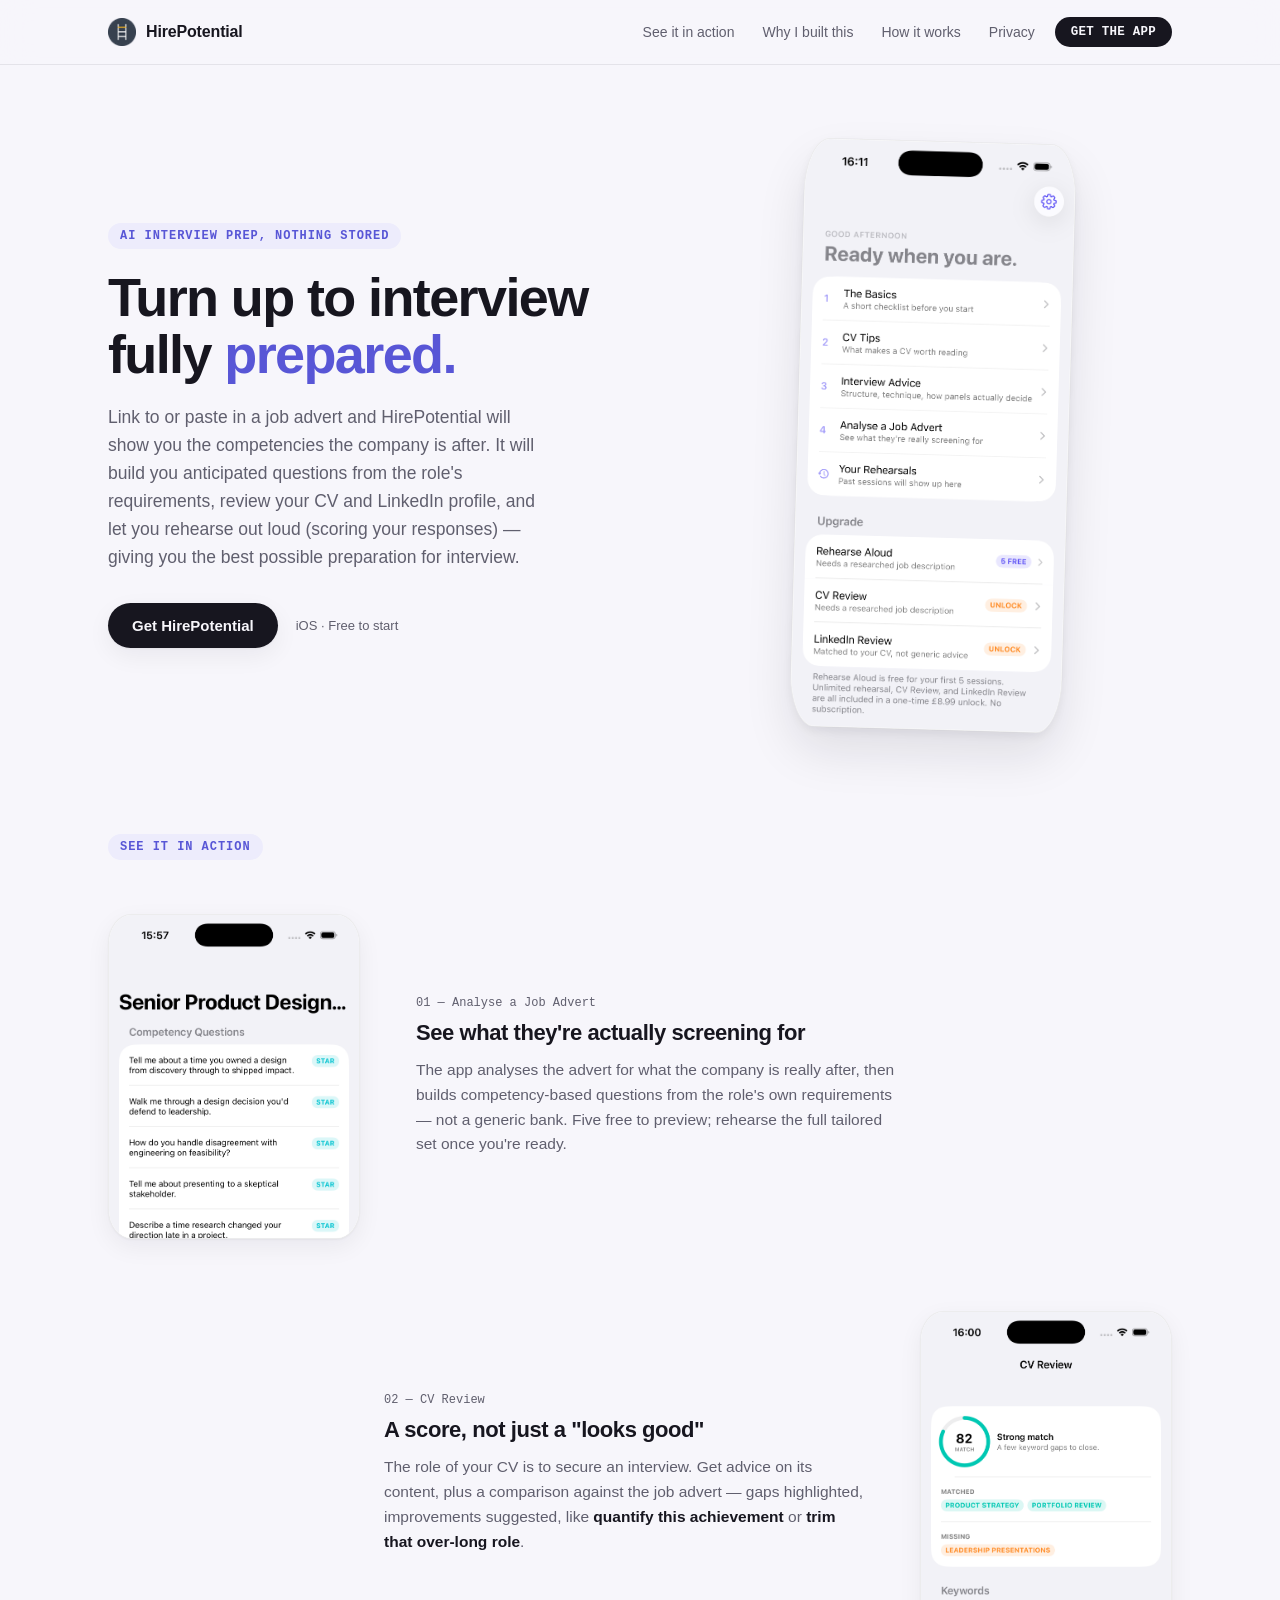
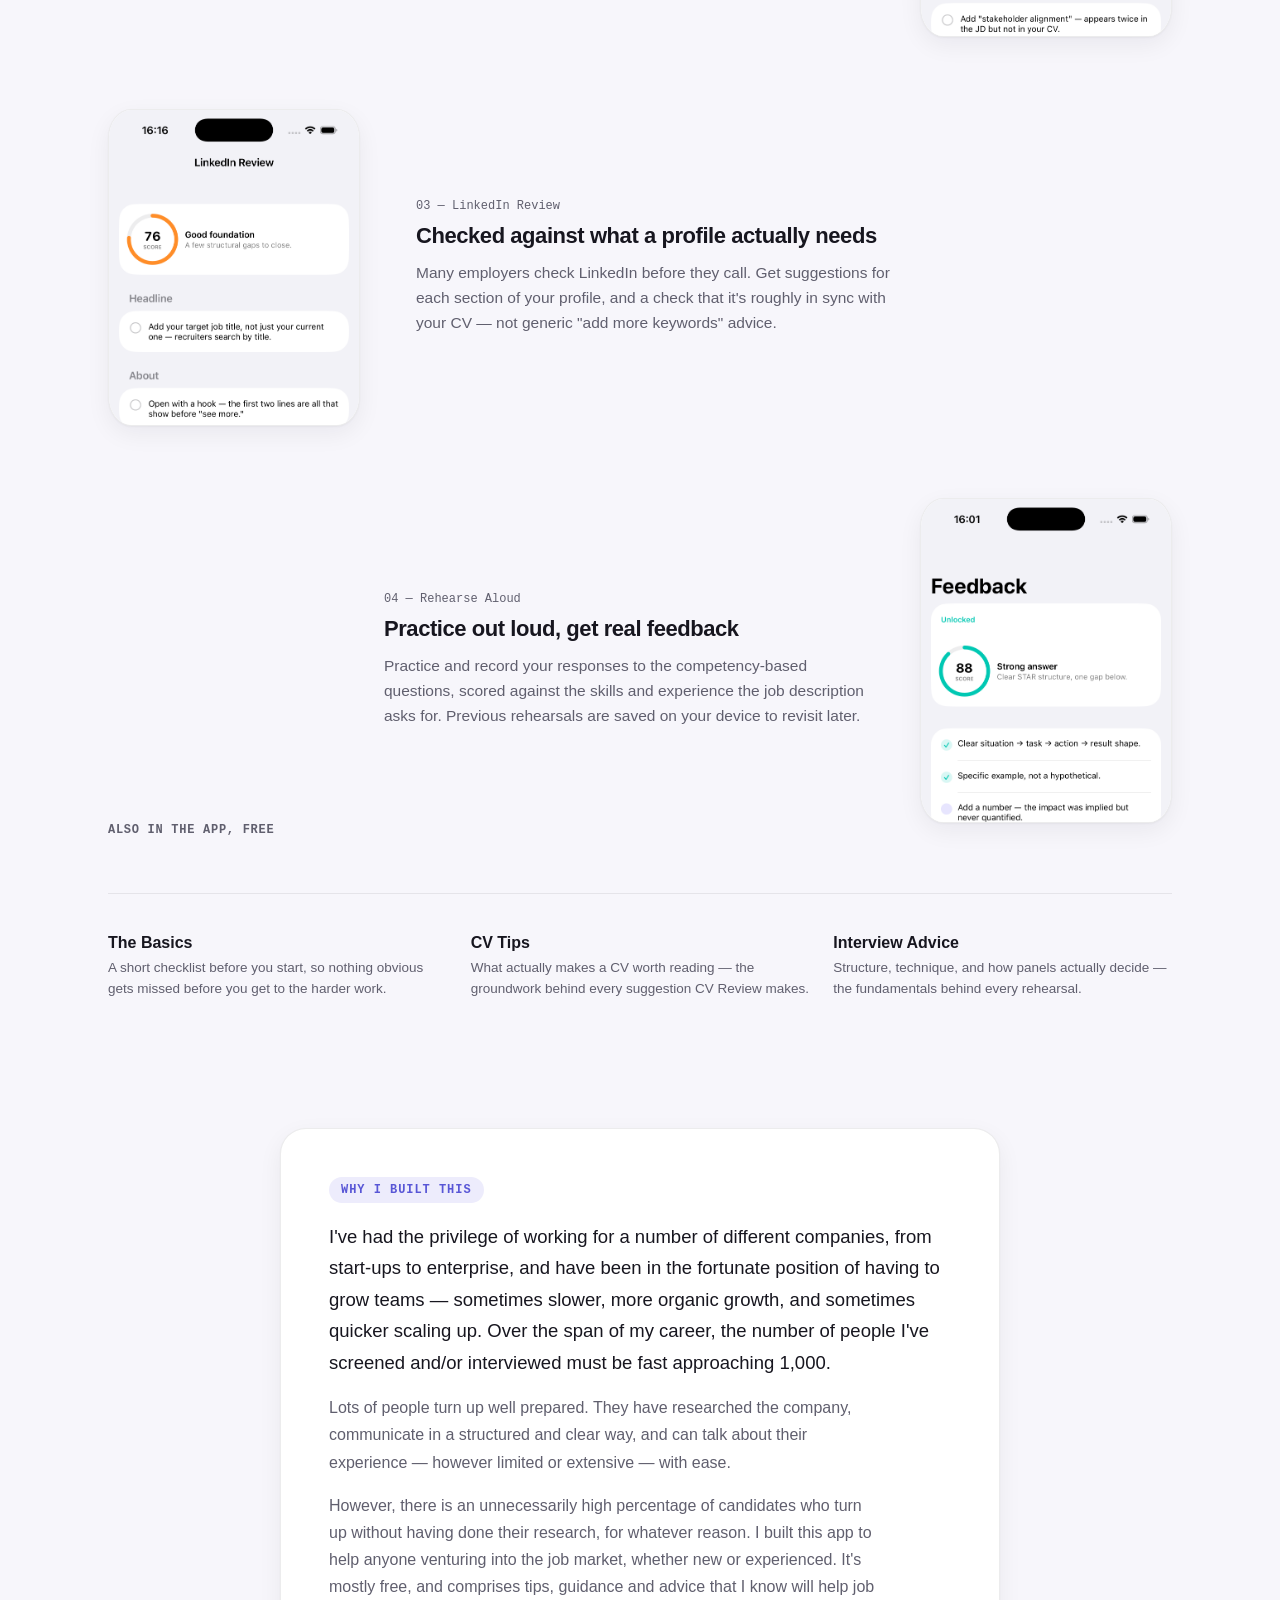
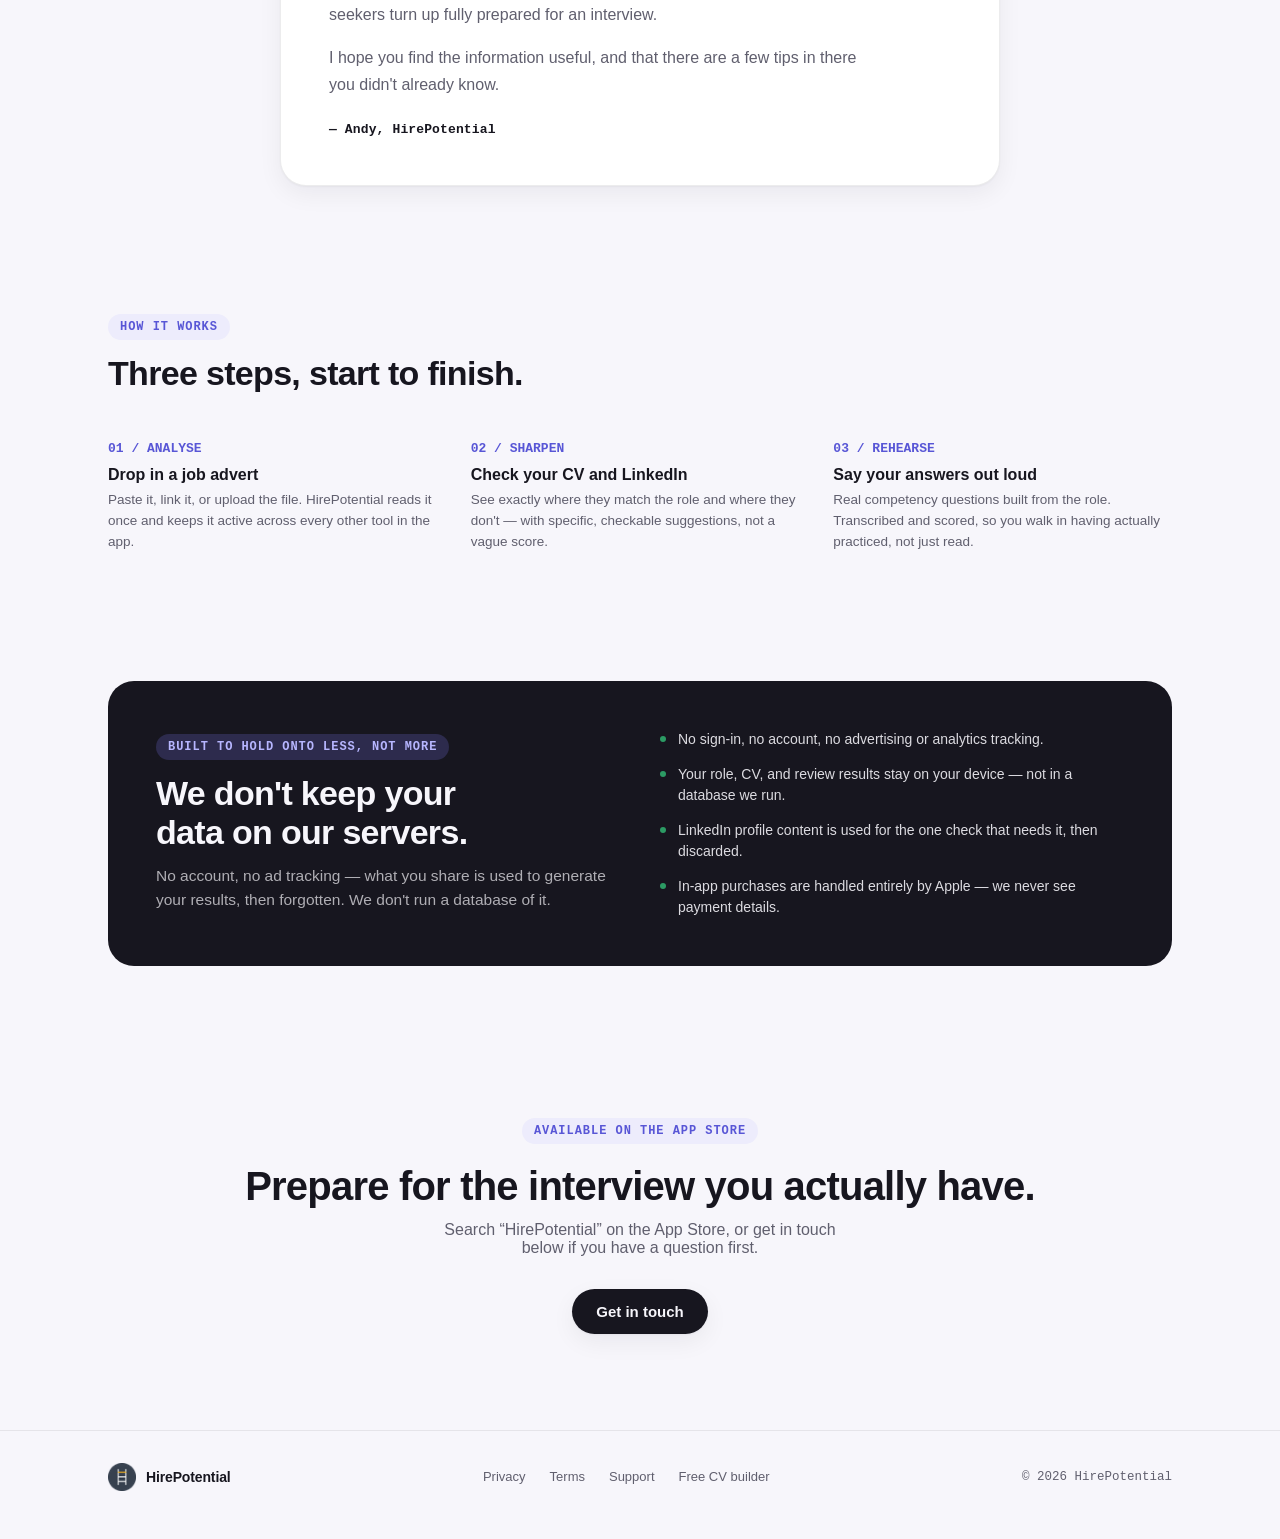
==== index.html @ a92127f2 "Revert differentiation paragraph in author section Superseded by a real, researched comparison inste" ====
<!doctype html>
<html lang="en">
<head>
<meta charset="UTF-8">
<meta name="viewport" content="width=device-width, initial-scale=1">
<title>HirePotential — AI interview prep</title>
<meta name="description" content="See what a job advert is really screening for, sharpen your CV and LinkedIn profile, and rehearse out loud with real feedback — no account, nothing stored on our servers.">
<meta property="og:type" content="website">
<meta property="og:url" content="https://hirepotential.co.uk/">
<meta property="og:title" content="HirePotential — AI interview prep">
<meta property="og:description" content="See what a job advert is really screening for, sharpen your CV and LinkedIn profile, and rehearse out loud with real feedback — no account, nothing stored on our servers.">
<meta property="og:image" content="https://hirepotential.co.uk/icons/icon-512.png">
<meta name="twitter:card" content="summary">
<meta name="twitter:title" content="HirePotential — AI interview prep">
<meta name="twitter:description" content="See what a job advert is really screening for, sharpen your CV and LinkedIn profile, and rehearse out loud with real feedback — no account, nothing stored on our servers.">
<meta name="twitter:image" content="https://hirepotential.co.uk/icons/icon-512.png">
<link rel="icon" type="image/png" sizes="32x32" href="/icons/favicon-32.png">
<link rel="icon" type="image/png" sizes="16x16" href="/icons/favicon-16.png">
<link rel="apple-touch-icon" sizes="180x180" href="/icons/apple-touch-icon.png">
<link rel="manifest" href="/manifest.json">
<meta name="theme-color" content="#37414F">
<meta http-equiv="Content-Security-Policy" content="default-src 'self'; style-src 'self'; script-src 'self'; img-src 'self'; form-action 'self' https://api.hirepotential.co.uk; object-src 'none'; base-uri 'self'">
<link rel="stylesheet" href="/styles.css">
</head>
<body>

<nav class="top">
  <div class="wrap">
    <a class="brand" href="#top">
      <span class="mark">
        <img src="/icons/favicon-32.png" alt="">
      </span>
      HirePotential
    </a>
    <div class="nav-right">
      <div class="links">
        <a href="#features">See it in action</a>
        <a href="#author">Why I built this</a>
        <a href="#how">How it works</a>
        <a href="#privacy">Privacy</a>
      </div>
      <a class="nav-cta" href="#get">GET THE APP</a>
    </div>
  </div>
</nav>

<div id="top"></div>
<header class="hero">
  <div class="wrap hero-grid">
    <div>
      <span class="eyebrow">AI interview prep, nothing stored</span>
      <h1>Turn up to interview fully <em>prepared.</em></h1>
      <p class="lede">Link to or paste in a job advert and HirePotential will show you the competencies the company is after. It will build you anticipated questions from the role's requirements, review your CV and LinkedIn profile, and let you rehearse out loud (scoring your responses) — giving you the best possible preparation for interview.</p>
      <div class="hero-ctas">
        <a class="btn-primary" href="#get">Get HirePotential</a>
        <span class="hero-note">iOS · Free to start</span>
      </div>
    </div>

    <div class="hero-shot">
      <div class="device-frame">
        <img src="screenshots/home.png" alt="HirePotential's Home screen, showing The Basics, CV Tips, Interview Advice, and Analyse a Job Advert, plus a researched role scored 78.">
      </div>
    </div>
  </div>
</header>

<section id="features">
  <div class="wrap">
    <div class="section-head">
      <span class="eyebrow">See it in action</span>
    </div>

    <div class="showcase">
      <div class="showcase-row">
        <div class="showcase-shot">
          <div class="device-frame">
            <img src="screenshots/analyse-role.png" alt="Analyse a Job Advert screen showing five tailored STAR competency questions for a Senior Product Designer role.">
          </div>
        </div>
        <div class="showcase-copy">
          <div class="num">01 — Analyse a Job Advert</div>
          <h3>See what they're actually screening for</h3>
          <p>The app analyses the advert for what the company is really after, then builds competency-based questions from the role's own requirements — not a generic bank. Five free to preview; rehearse the full tailored set once you're ready.</p>
        </div>
      </div>

      <div class="showcase-row reverse">
        <div class="showcase-shot">
          <div class="device-frame">
            <img src="screenshots/cv-review.png" alt="CV Review screen showing a match score of 82, matched and missing keywords, and grouped suggestions.">
          </div>
        </div>
        <div class="showcase-copy">
          <div class="num">02 — CV Review</div>
          <h3>A score, not just a "looks good"</h3>
          <p>The role of your CV is to secure an interview. Get advice on its content, plus a comparison against the job advert — gaps highlighted, improvements suggested, like <strong>quantify this achievement</strong> or <strong>trim that over-long role</strong>.</p>
        </div>
      </div>

      <div class="showcase-row">
        <div class="showcase-shot">
          <div class="device-frame">
            <img src="screenshots/linkedin-review.png" alt="LinkedIn Review screen showing a score of 76 with suggestions grouped under Headline, About, and Consistency.">
          </div>
        </div>
        <div class="showcase-copy">
          <div class="num">03 — LinkedIn Review</div>
          <h3>Checked against what a profile actually needs</h3>
          <p>Many employers check LinkedIn before they call. Get suggestions for each section of your profile, and a check that it's roughly in sync with your CV — not generic "add more keywords" advice.</p>
        </div>
      </div>

      <div class="showcase-row reverse">
        <div class="showcase-shot">
          <div class="device-frame">
            <img src="screenshots/feedback.png" alt="Rehearse Aloud feedback screen showing a score of 88 with specific good and tip items.">
          </div>
        </div>
        <div class="showcase-copy">
          <div class="num">04 — Rehearse Aloud</div>
          <h3>Practice out loud, get real feedback</h3>
          <p>Practice and record your responses to the competency-based questions, scored against the skills and experience the job description asks for. Previous rehearsals are saved on your device to revisit later.</p>
        </div>
      </div>
    </div>

    <p class="extras-lead">Also in the app, free</p>
    <div class="extras">
      <div class="extra">
        <h3>The Basics</h3>
        <p>A short checklist before you start, so nothing obvious gets missed before you get to the harder work.</p>
      </div>
      <div class="extra">
        <h3>CV Tips</h3>
        <p>What actually makes a CV worth reading — the groundwork behind every suggestion CV Review makes.</p>
      </div>
      <div class="extra">
        <h3>Interview Advice</h3>
        <p>Structure, technique, and how panels actually decide — the fundamentals behind every rehearsal.</p>
      </div>
    </div>
  </div>
</section>

<section id="author">
  <div class="wrap">
    <div class="author-card">
      <span class="eyebrow">Why I built this</span>
      <p>I've had the privilege of working for a number of different companies, from start-ups to enterprise, and have been in the fortunate position of having to grow teams — sometimes slower, more organic growth, and sometimes quicker scaling up. Over the span of my career, the number of people I've screened and/or interviewed must be fast approaching 1,000.</p>
      <p>Lots of people turn up well prepared. They have researched the company, communicate in a structured and clear way, and can talk about their experience — however limited or extensive — with ease.</p>
      <p>However, there is an unnecessarily high percentage of candidates who turn up without having done their research, for whatever reason. I built this app to help anyone venturing into the job market, whether new or experienced. It's mostly free, and comprises tips, guidance and advice that I know will help job seekers turn up fully prepared for an interview.</p>
      <p>I hope you find the information useful, and that there are a few tips in there you didn't already know.</p>
      <div class="author-sign">— Andy, HirePotential</div>
    </div>
  </div>
</section>

<section id="how">
  <div class="wrap">
    <div class="section-head">
      <span class="eyebrow">How it works</span>
      <h2>Three steps, start to finish.</h2>
    </div>
    <div class="steps">
      <div class="step">
        <div class="step-num">01 / ANALYSE</div>
        <h3>Drop in a job advert</h3>
        <p>Paste it, link it, or upload the file. HirePotential reads it once and keeps it active across every other tool in the app.</p>
      </div>
      <div class="step">
        <div class="step-num">02 / SHARPEN</div>
        <h3>Check your CV and LinkedIn</h3>
        <p>See exactly where they match the role and where they don't — with specific, checkable suggestions, not a vague score.</p>
      </div>
      <div class="step">
        <div class="step-num">03 / REHEARSE</div>
        <h3>Say your answers out loud</h3>
        <p>Real competency questions built from the role. Transcribed and scored, so you walk in having actually practiced, not just read.</p>
      </div>
    </div>
  </div>
</section>

<section id="privacy">
  <div class="wrap">
    <div class="privacy-band">
      <div class="section-head no-margin">
        <span class="eyebrow">Built to hold onto less, not more</span>
        <h2>We don't keep your data on our servers.</h2>
        <p>No account, no ad tracking — what you share is used to generate your results, then forgotten. We don't run a database of it.</p>
      </div>
      <ul class="privacy-list">
        <li><span class="dot"></span>No sign-in, no account, no advertising or analytics tracking.</li>
        <li><span class="dot"></span>Your role, CV, and review results stay on your device — not in a database we run.</li>
        <li><span class="dot"></span>LinkedIn profile content is used for the one check that needs it, then discarded.</li>
        <li><span class="dot"></span>In-app purchases are handled entirely by Apple — we never see payment details.</li>
      </ul>
    </div>
  </div>
</section>

<section id="get" class="final-cta">
  <div class="wrap">
    <span class="eyebrow">Available on the App Store</span>
    <h2>Prepare for the interview you actually have.</h2>
    <p>Search “HirePotential” on the App Store, or get in touch below if you have a question first.</p>
    <a class="btn-primary" href="/support/">Get in touch</a>
  </div>
</section>

<footer>
  <div class="wrap">
    <a class="brand" href="#top">
      <span class="mark mark-sm">
        <img src="/icons/favicon-32.png" alt="">
      </span>
      HirePotential
    </a>
    <div class="foot-links">
      <a href="/privacy/">Privacy</a>
      <a href="/terms/">Terms</a>
      <a href="/support/">Support</a>
      <a href="https://cv.hirepotential.co.uk">Free CV builder</a>
    </div>
    <div class="copyright">© 2026 HirePotential</div>
  </div>
</footer>

</body>
</html>
---- styles.css ----
:root {
    --indigo: #5856D6;
    --indigo-soft: #EDECFC;
    --teal: #2FA6A0;
    --orange: #E88A2E;
    --mint: #2FAE6E;
    --red: #E0483E;
    --ink: #17161F;
    --ink-secondary: #605F6E;
    --paper: #F7F6FB;
    --card: #FFFFFF;
    --border: rgba(23,22,31,0.08);
    --shadow: 0 1px 2px rgba(23,22,31,0.04), 0 8px 24px rgba(23,22,31,0.06);
    --shadow-lg: 0 4px 8px rgba(23,22,31,0.05), 0 24px 48px rgba(23,22,31,0.10);
    --radius-lg: 26px;
    --radius-md: 18px;
    --radius-sm: 12px;
    --font-ui: -apple-system, BlinkMacSystemFont, "SF Pro Display", "SF Pro Text", "Segoe UI", Roboto, Helvetica, Arial, sans-serif;
    --font-mono: ui-monospace, "SF Mono", "Menlo", "Cascadia Code", monospace;
    /* Fixed-dark "highlight card" tokens — deliberately do NOT flip with the page theme, unlike
       --ink/--paper above. Always a dark card with light text, so it reads as a highlight in
       both themes instead of inverting into an unreadable light card on a dark page. */
    --invert-bg: #17161F;
    --invert-text: #F7F6FB;
    --invert-text-secondary: rgba(247,246,251,0.68);
    --invert-eyebrow-bg: rgba(122,121,239,0.22);
    --invert-eyebrow-text: #B7B6FF;
  }

  :root[data-theme="dark"] {
    --indigo: #7A79EF;
    --indigo-soft: rgba(122,121,239,0.16);
    --teal: #4FC2BC;
    --orange: #F0A254;
    --mint: #4CC384;
    --ink: #F1F0F7;
    --ink-secondary: #A6A4B8;
    --paper: #0C0B12;
    --card: #17151F;
    --border: rgba(241,240,247,0.09);
    --shadow: 0 1px 2px rgba(0,0,0,0.3), 0 12px 32px rgba(0,0,0,0.35);
    --shadow-lg: 0 4px 8px rgba(0,0,0,0.35), 0 30px 60px rgba(0,0,0,0.45);
    --invert-bg: #24222E;
  }

  @media (prefers-color-scheme: dark) {
    :root:not([data-theme="light"]) {
      --indigo: #7A79EF;
      --indigo-soft: rgba(122,121,239,0.16);
      --teal: #4FC2BC;
      --orange: #F0A254;
      --mint: #4CC384;
      --ink: #F1F0F7;
      --ink-secondary: #A6A4B8;
      --paper: #0C0B12;
      --card: #17151F;
      --border: rgba(241,240,247,0.09);
      --shadow: 0 1px 2px rgba(0,0,0,0.3), 0 12px 32px rgba(0,0,0,0.35);
      --shadow-lg: 0 4px 8px rgba(0,0,0,0.35), 0 30px 60px rgba(0,0,0,0.45);
      --invert-bg: #24222E;
    }
  }

  * { box-sizing: border-box; }
  html { scroll-behavior: smooth; }

  body {
    margin: 0;
    background: var(--paper);
    color: var(--ink);
    font-family: var(--font-ui);
    -webkit-font-smoothing: antialiased;
    overflow-x: hidden;
  }

  .wrap {
    max-width: 1120px;
    margin: 0 auto;
    padding: 0 28px;
  }

  a { color: inherit; }

  /* ---------- Nav ---------- */
  nav.top {
    position: sticky;
    top: 0;
    z-index: 20;
    backdrop-filter: saturate(180%) blur(16px);
    background: color-mix(in srgb, var(--paper) 82%, transparent);
    border-bottom: 1px solid var(--border);
  }
  nav.top .wrap {
    display: flex;
    align-items: center;
    justify-content: space-between;
    height: 64px;
  }
  .brand {
    display: flex;
    align-items: center;
    gap: 10px;
    font-weight: 700;
    font-size: 16px;
    text-decoration: none;
    letter-spacing: -0.01em;
  }
  .brand .mark {
    width: 28px; height: 28px;
    border-radius: 8px;
    display: grid; place-items: center;
    overflow: hidden;
    flex-shrink: 0;
  }
  .brand .mark img { width: 100%; height: 100%; display: block; }
  nav.top .nav-right { display: flex; gap: 20px; align-items: center; }
  nav.top .links { display: flex; gap: 28px; align-items: center; }
  nav.top .links a {
    font-size: 14px;
    font-weight: 500;
    text-decoration: none;
    color: var(--ink-secondary);
  }
  nav.top .links a:hover { color: var(--ink); }
  .nav-cta {
    font-family: var(--font-mono);
    font-size: 12.5px;
    font-weight: 600;
    letter-spacing: 0.02em;
    padding: 8px 16px;
    border-radius: 999px;
    background: var(--ink);
    color: var(--paper) !important;
    text-decoration: none;
  }

  /* ---------- Hero ---------- */
  .hero {
    padding: 76px 0 40px;
  }
  .hero-grid {
    display: grid;
    grid-template-columns: 1.05fr 0.95fr;
    gap: 56px;
    align-items: center;
  }
  .eyebrow {
    font-family: var(--font-mono);
    font-size: 12px;
    font-weight: 600;
    letter-spacing: 0.08em;
    text-transform: uppercase;
    color: var(--indigo);
    background: var(--indigo-soft);
    display: inline-block;
    padding: 6px 12px;
    border-radius: 999px;
    margin-bottom: 20px;
  }
  h1 {
    font-size: clamp(34px, 4.6vw, 54px);
    line-height: 1.05;
    letter-spacing: -0.03em;
    font-weight: 800;
    margin: 0 0 20px;
    text-wrap: balance;
  }
  h1 em {
    font-style: normal;
    color: var(--indigo);
  }
  .hero p.lede {
    font-size: 17.5px;
    line-height: 1.6;
    color: var(--ink-secondary);
    max-width: 46ch;
    margin: 0 0 32px;
  }
  .hero-ctas { display: flex; align-items: center; gap: 18px; flex-wrap: wrap; }
  .btn-primary {
    display: inline-flex;
    align-items: center;
    gap: 8px;
    background: var(--ink);
    color: var(--paper);
    text-decoration: none;
    font-weight: 600;
    font-size: 15px;
    padding: 14px 24px;
    border-radius: 999px;
    box-shadow: var(--shadow);
  }
  .hero-note {
    font-size: 13px;
    color: var(--ink-secondary);
  }

  /* ---------- Real screenshots, framed ---------- */
  .device-frame {
    border-radius: 9.2%;
    overflow: hidden;
    border: 1px solid var(--border);
    background: var(--card);
    line-height: 0;
  }
  .device-frame img { width: 100%; display: block; }

  .hero-shot {
    justify-self: center;
    width: 272px;
    transform: rotate(1.6deg);
  }
  .hero-shot .device-frame { box-shadow: var(--shadow-lg); }

  /* ---------- Section shared ---------- */
  section { padding: 64px 0; }
  .section-head { max-width: 640px; margin: 0 0 40px; }
  .section-head .eyebrow { margin-bottom: 14px; }
  h2 {
    font-size: clamp(26px, 3.2vw, 34px);
    letter-spacing: -0.02em;
    font-weight: 800;
    margin: 0 0 12px;
    text-wrap: balance;
  }
  .section-head p {
    font-size: 15.5px;
    color: var(--ink-secondary);
    line-height: 1.6;
    margin: 0;
  }

  /* ---------- Showcase (real screens + copy, alternating) ---------- */
  .showcase { display: flex; flex-direction: column; gap: 72px; }
  .showcase-row {
    display: flex;
    align-items: center;
    gap: 56px;
  }
  .showcase-row.reverse { flex-direction: row-reverse; }
  .showcase-shot { flex: 0 0 auto; width: 252px; }
  .showcase-shot .device-frame { box-shadow: var(--shadow); }
  .showcase-copy { flex: 1 1 auto; max-width: 480px; }
  .showcase-copy .num {
    font-family: var(--font-mono);
    font-size: 12px;
    color: var(--ink-secondary);
    margin-bottom: 10px;
  }
  .showcase-copy h3 {
    font-size: 22px;
    font-weight: 800;
    letter-spacing: -0.02em;
    margin: 0 0 12px;
  }
  .showcase-copy p {
    font-size: 15.5px;
    line-height: 1.6;
    color: var(--ink-secondary);
    margin: 0;
  }
  .showcase-copy p + p { margin-top: 10px; }
  .showcase-copy strong { color: var(--ink); font-weight: 600; }

  /* ---------- Also included (free, no-screenshot features) ---------- */
  .extras {
    margin-top: 56px;
    padding-top: 40px;
    border-top: 1px solid var(--border);
    display: grid;
    grid-template-columns: repeat(3, 1fr);
    gap: 24px;
  }
  .extras-lead {
    font-family: var(--font-mono);
    font-size: 12px;
    font-weight: 600;
    letter-spacing: 0.06em;
    text-transform: uppercase;
    color: var(--ink-secondary);
    margin: 0 0 20px;
  }
  .extra h3 { font-size: 16px; font-weight: 700; margin: 0 0 6px; }
  .extra p { font-size: 13.5px; color: var(--ink-secondary); line-height: 1.55; margin: 0; }

  /* ---------- Author note ---------- */
  .author-card {
    max-width: 720px;
    margin: 0 auto;
    background: var(--card);
    border: 1px solid var(--border);
    border-radius: var(--radius-lg);
    padding: 48px;
    box-shadow: var(--shadow);
  }
  .author-card .eyebrow { margin-bottom: 18px; }
  .author-card p {
    font-size: 16px;
    line-height: 1.7;
    color: var(--ink-secondary);
    margin: 0 0 16px;
    max-width: 62ch;
  }
  .author-card p:first-of-type {
    font-size: 18.5px;
    color: var(--ink);
    font-weight: 500;
  }
  .author-card p:last-of-type { margin-bottom: 0; }
  .author-sign {
    margin-top: 24px;
    font-family: var(--font-mono);
    font-size: 13px;
    font-weight: 600;
    color: var(--ink);
    letter-spacing: 0.01em;
  }

  /* ---------- How it works ---------- */
  .steps {
    display: grid;
    grid-template-columns: repeat(3, 1fr);
    gap: 24px;
    counter-reset: step;
  }
  .step {
    position: relative;
    padding-top: 8px;
  }
  .step .step-num {
    font-family: var(--font-mono);
    font-size: 13px;
    font-weight: 700;
    color: var(--indigo);
    margin-bottom: 10px;
  }
  .step h3 { font-size: 16px; font-weight: 700; margin: 0 0 6px; }
  .step p { font-size: 13.5px; color: var(--ink-secondary); line-height: 1.55; margin: 0; }

  /* ---------- Privacy band ---------- */
  .privacy-band {
    background: var(--invert-bg);
    color: var(--invert-text);
    border-radius: var(--radius-lg);
    padding: 48px;
    display: grid;
    grid-template-columns: 1fr 1fr;
    gap: 40px;
    align-items: center;
  }
  .privacy-band h2 { color: var(--invert-text); }
  .privacy-band .eyebrow { background: var(--invert-eyebrow-bg); color: var(--invert-eyebrow-text); }
  .privacy-band .section-head p { color: var(--invert-text-secondary); }
  .privacy-list { list-style: none; margin: 0; padding: 0; display: flex; flex-direction: column; gap: 14px; }
  .privacy-list li {
    display: flex;
    gap: 12px;
    font-size: 14px;
    line-height: 1.5;
    color: var(--invert-text);
    opacity: 0.88;
  }
  .privacy-list .dot {
    width: 6px; height: 6px;
    border-radius: 999px;
    background: var(--mint);
    margin-top: 7px;
    flex-shrink: 0;
  }

  /* ---------- Final CTA ---------- */
  .final-cta {
    text-align: center;
    padding: 88px 0 96px;
  }
  .final-cta h2 { font-size: clamp(28px, 4vw, 40px); }
  .final-cta p { color: var(--ink-secondary); font-size: 16px; max-width: 44ch; margin: 0 auto 32px; }

  /* ---------- Footer ---------- */
  footer {
    border-top: 1px solid var(--border);
    padding: 32px 0 48px;
  }
  footer .wrap {
    display: flex;
    justify-content: space-between;
    align-items: center;
    flex-wrap: wrap;
    gap: 16px;
  }
  footer .brand { font-size: 14px; }
  footer .foot-links { display: flex; gap: 24px; }
  footer .foot-links a { font-size: 13px; color: var(--ink-secondary); text-decoration: none; }
  footer .foot-links a:hover { color: var(--ink); }
  footer .copyright { font-size: 12.5px; color: var(--ink-secondary); font-family: var(--font-mono); }

  @media (max-width: 880px) {
    .hero-grid { grid-template-columns: 1fr; }
    .hero-shot { justify-self: start; transform: none; margin-top: 24px; width: 240px; }
    .showcase-row, .showcase-row.reverse { flex-direction: column; align-items: flex-start; gap: 28px; }
    .showcase-shot { width: 220px; }
    .extras { grid-template-columns: 1fr; gap: 28px; }
    .steps { grid-template-columns: 1fr; gap: 32px; }
    .privacy-band { grid-template-columns: 1fr; padding: 32px 24px; }
    nav.top .links { display: none; }
  }
  @media (max-width: 520px) {
    .wrap { padding: 0 20px; }
    .showcase-shot { width: 78vw; max-width: 280px; }
    .author-card { padding: 28px 22px; }
  }

/* ---------- Legal/support article pages ---------- */
.legal-page { padding: 56px 0 96px; }
.legal-page .wrap { max-width: 680px; }
.legal-page h1 { font-size: clamp(28px, 4vw, 36px); margin: 0 0 4px; }
.legal-page .meta {
  font-family: var(--font-mono);
  color: var(--ink-secondary);
  font-size: 13px;
  margin-bottom: 40px;
}
.legal-page h2 { font-size: 19px; letter-spacing: -0.01em; margin-top: 36px; margin-bottom: 10px; }
.legal-page p, .legal-page li { font-size: 15.5px; line-height: 1.65; color: var(--ink); margin: 0 0 12px; }
.legal-page ul { padding-left: 22px; margin: 0 0 16px; }
.legal-page li { margin-bottom: 6px; }
.legal-page a { color: var(--indigo); }
.legal-page strong { font-weight: 600; }

.contact-form { display: flex; flex-direction: column; gap: 14px; max-width: 420px; margin: 18px 0 8px; }
.contact-form label { font-size: 13px; font-weight: 600; display: flex; flex-direction: column; gap: 6px; color: var(--ink); }
.contact-form input, .contact-form textarea {
  font: inherit;
  font-size: 14.5px;
  color: var(--ink);
  background: var(--card);
  border: 1px solid var(--border);
  border-radius: 10px;
  padding: 10px 12px;
  resize: vertical;
}
.contact-form input:focus, .contact-form textarea:focus { outline: 2px solid var(--indigo); outline-offset: 1px; }
.contact-form .honeypot { position: absolute; left: -9999px; width: 1px; height: 1px; overflow: hidden; }
.contact-form button {
  font: inherit;
  font-size: 14.5px;
  font-weight: 600;
  color: #fff;
  background: var(--indigo);
  border: none;
  border-radius: 999px;
  padding: 12px 20px;
  cursor: pointer;
  width: fit-content;
}
.form-banner {
  font-size: 14px;
  padding: 12px 16px;
  border-radius: 12px;
  margin: 18px 0;
  display: none;
}
.form-banner.success { background: color-mix(in srgb, var(--mint) 16%, transparent); color: var(--ink); display: none; }
.form-banner.error { background: color-mix(in srgb, var(--red) 14%, transparent); color: var(--ink); display: none; }
.form-banner.show { display: block; }

/* ---------- Small utility classes (avoid inline style attributes, keeps CSP script/style-src clean) ---------- */
.mark-sm { width: 22px; height: 22px; border-radius: 6px; }
.no-margin { margin: 0; }
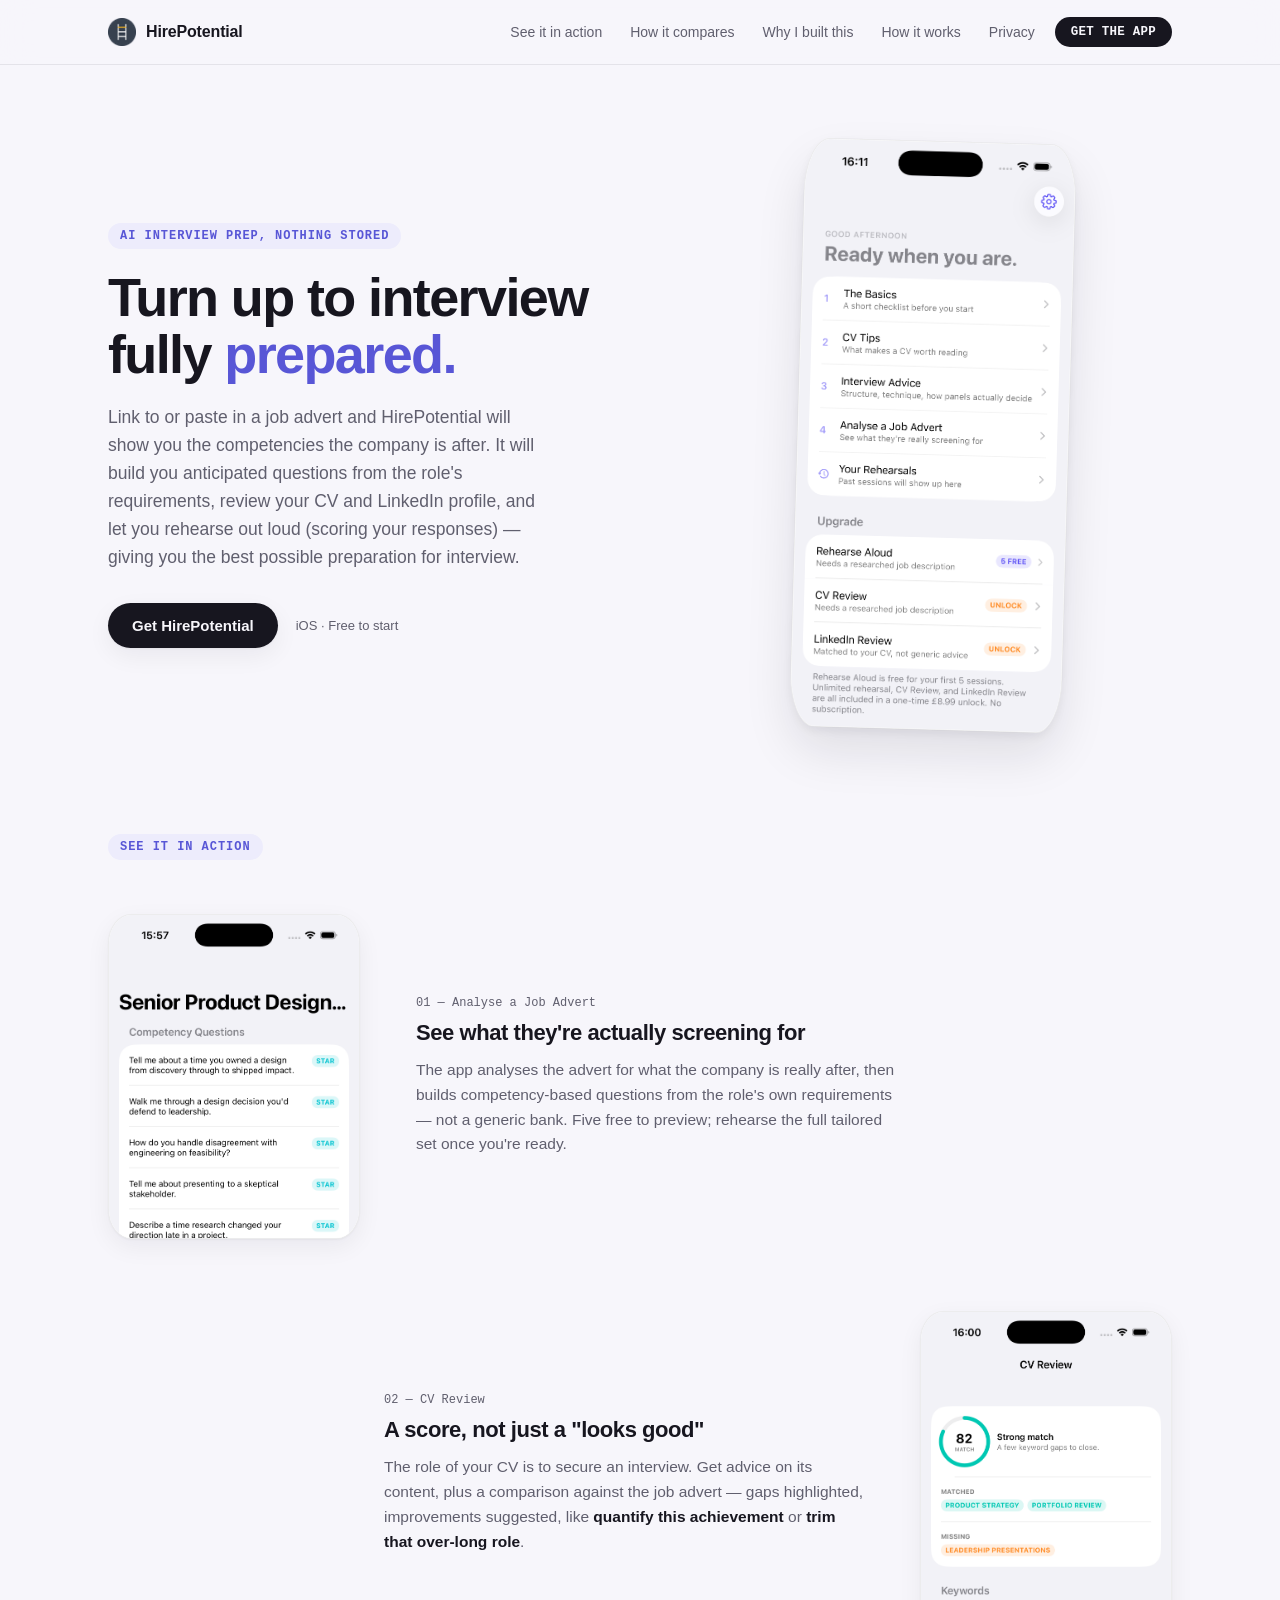
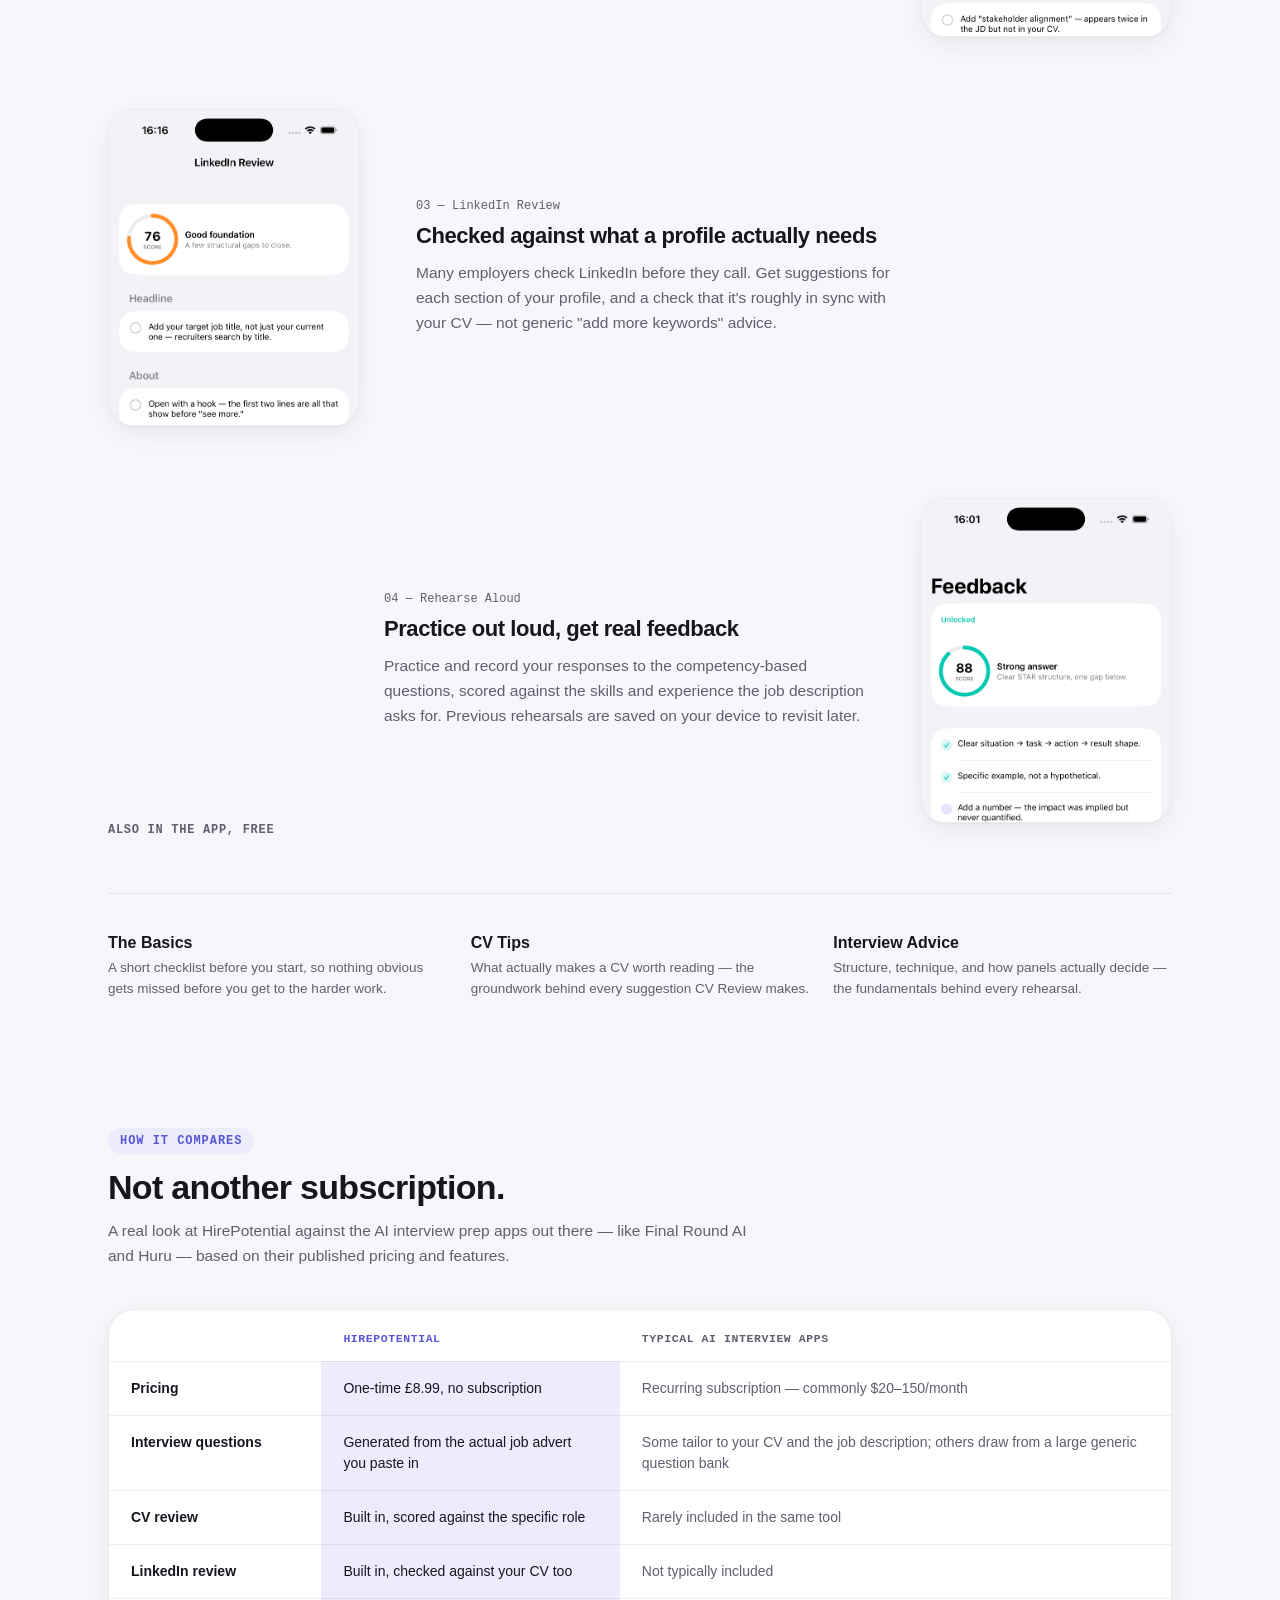
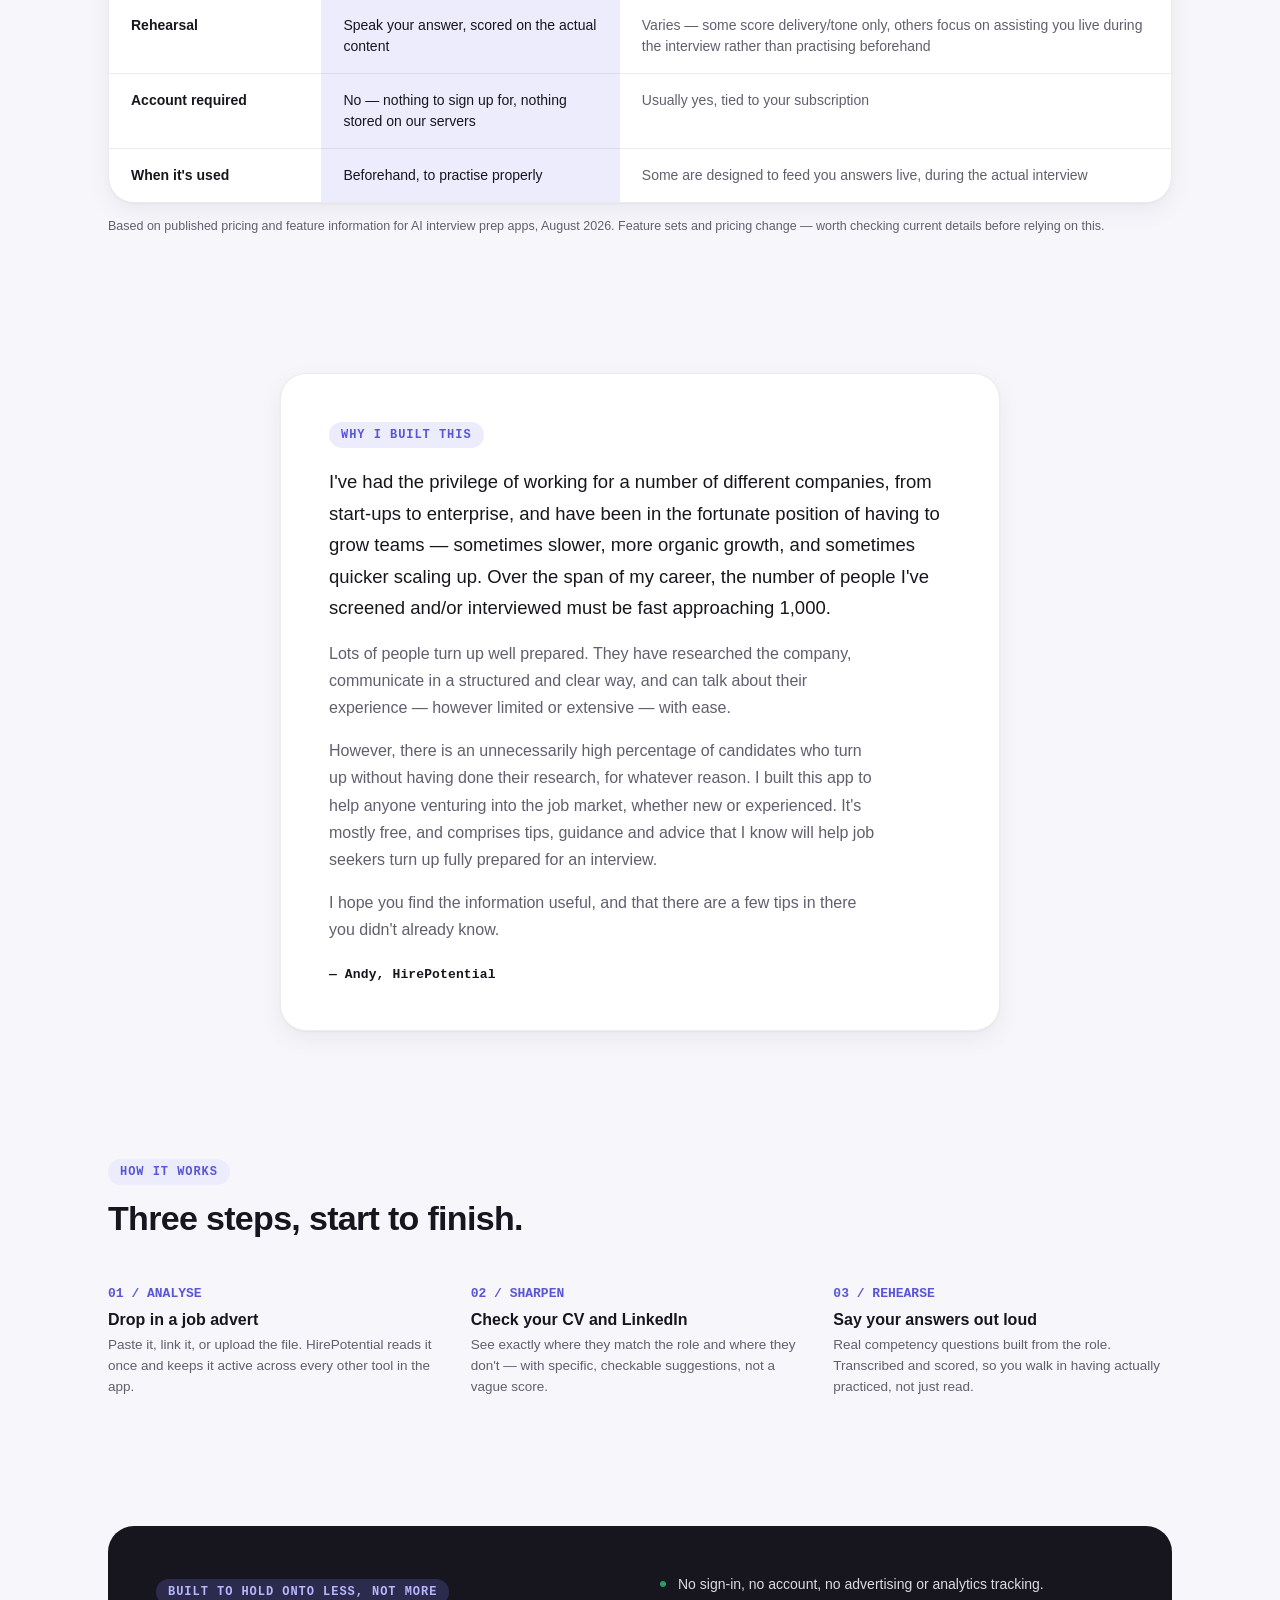
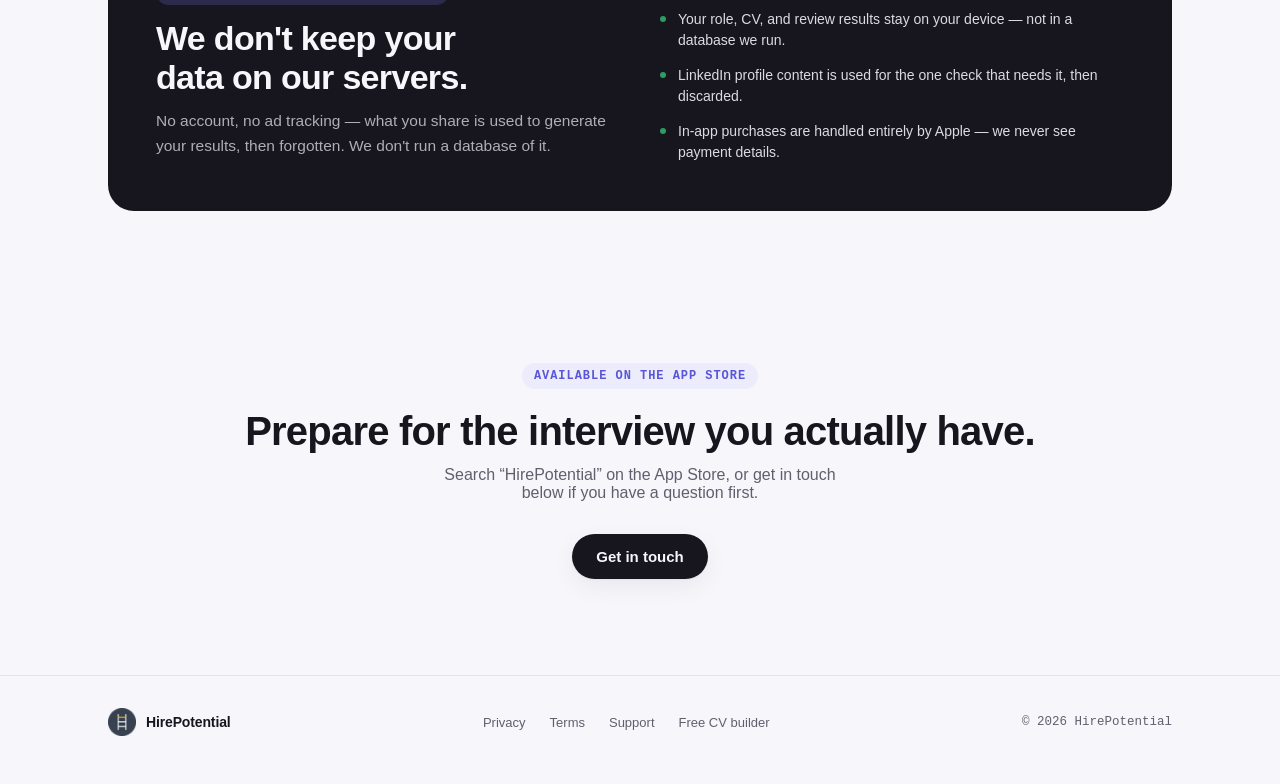
==== commit 8f5803cc: "Add a real, researched comparison table Compares HirePotential against actual AI interview prep apps" ====
--- a/index.html
+++ b/index.html
@@ -35,6 +35,7 @@
     <div class="nav-right">
       <div class="links">
         <a href="#features">See it in action</a>
+        <a href="#compare">How it compares</a>
         <a href="#author">Why I built this</a>
         <a href="#how">How it works</a>
         <a href="#privacy">Privacy</a>
@@ -140,6 +141,67 @@
         <p>Structure, technique, and how panels actually decide — the fundamentals behind every rehearsal.</p>
       </div>
     </div>
+  </div>
+</section>
+
+<section id="compare">
+  <div class="wrap">
+    <div class="section-head">
+      <span class="eyebrow">How it compares</span>
+      <h2>Not another subscription.</h2>
+      <p>A real look at HirePotential against the AI interview prep apps out there — like Final Round AI and Huru — based on their published pricing and features.</p>
+    </div>
+    <div class="compare-card">
+      <div class="compare-scroll">
+        <table class="compare-table">
+          <thead>
+            <tr>
+              <th></th>
+              <th class="us">HirePotential</th>
+              <th>Typical AI interview apps</th>
+            </tr>
+          </thead>
+          <tbody>
+            <tr>
+              <td class="feature">Pricing</td>
+              <td class="us">One-time £8.99, no subscription</td>
+              <td class="them">Recurring subscription — commonly $20–150/month</td>
+            </tr>
+            <tr>
+              <td class="feature">Interview questions</td>
+              <td class="us">Generated from the actual job advert you paste in</td>
+              <td class="them">Some tailor to your CV and the job description; others draw from a large generic question bank</td>
+            </tr>
+            <tr>
+              <td class="feature">CV review</td>
+              <td class="us">Built in, scored against the specific role</td>
+              <td class="them">Rarely included in the same tool</td>
+            </tr>
+            <tr>
+              <td class="feature">LinkedIn review</td>
+              <td class="us">Built in, checked against your CV too</td>
+              <td class="them">Not typically included</td>
+            </tr>
+            <tr>
+              <td class="feature">Rehearsal</td>
+              <td class="us">Speak your answer, scored on the actual content</td>
+              <td class="them">Varies — some score delivery/tone only, others focus on assisting you live during the interview rather than practising beforehand</td>
+            </tr>
+            <tr>
+              <td class="feature">Account required</td>
+              <td class="us">No — nothing to sign up for, nothing stored on our servers</td>
+              <td class="them">Usually yes, tied to your subscription</td>
+            </tr>
+            <tr>
+              <td class="feature">When it's used</td>
+              <td class="us">Beforehand, to practise properly</td>
+              <td class="them">Some are designed to feed you answers live, during the actual interview</td>
+            </tr>
+          </tbody>
+        </table>
+      </div>
+    </div>
+    <p class="compare-note">Based on published pricing and feature information for AI interview prep apps, August 2026. Feature sets and pricing change — worth checking current details before relying on this.</p>
   </div>
 </section>
 
--- a/styles.css
+++ b/styles.css
@@ -467,3 +467,41 @@
 /* ---------- Small utility classes (avoid inline style attributes, keeps CSP script/style-src clean) ---------- */
 .mark-sm { width: 22px; height: 22px; border-radius: 6px; }
 .no-margin { margin: 0; }
+
+/* ---------- Comparison table ---------- */
+.compare-card {
+  background: var(--card);
+  border: 1px solid var(--border);
+  border-radius: var(--radius-lg);
+  box-shadow: var(--shadow);
+  overflow: hidden;
+}
+.compare-scroll { overflow-x: auto; }
+.compare-table { width: 100%; border-collapse: collapse; min-width: 700px; }
+.compare-table th, .compare-table td {
+  padding: 16px 22px;
+  text-align: left;
+  font-size: 14px;
+  line-height: 1.5;
+  border-bottom: 1px solid var(--border);
+  vertical-align: top;
+}
+.compare-table thead th {
+  font-family: var(--font-mono);
+  font-size: 11.5px;
+  font-weight: 600;
+  letter-spacing: 0.05em;
+  text-transform: uppercase;
+  color: var(--ink-secondary);
+  padding-top: 20px;
+  padding-bottom: 14px;
+}
+.compare-table thead th.us { color: var(--indigo); }
+.compare-table td.feature { font-weight: 600; color: var(--ink); width: 20%; white-space: nowrap; }
+.compare-table td.us { background: var(--indigo-soft); color: var(--ink); }
+.compare-table td.them { color: var(--ink-secondary); }
+.compare-table tbody tr:last-child td { border-bottom: none; }
+.compare-note { font-size: 12.5px; color: var(--ink-secondary); margin-top: 16px; }
+@media (max-width: 520px) {
+  .compare-table th, .compare-table td { padding: 14px 16px; }
+}
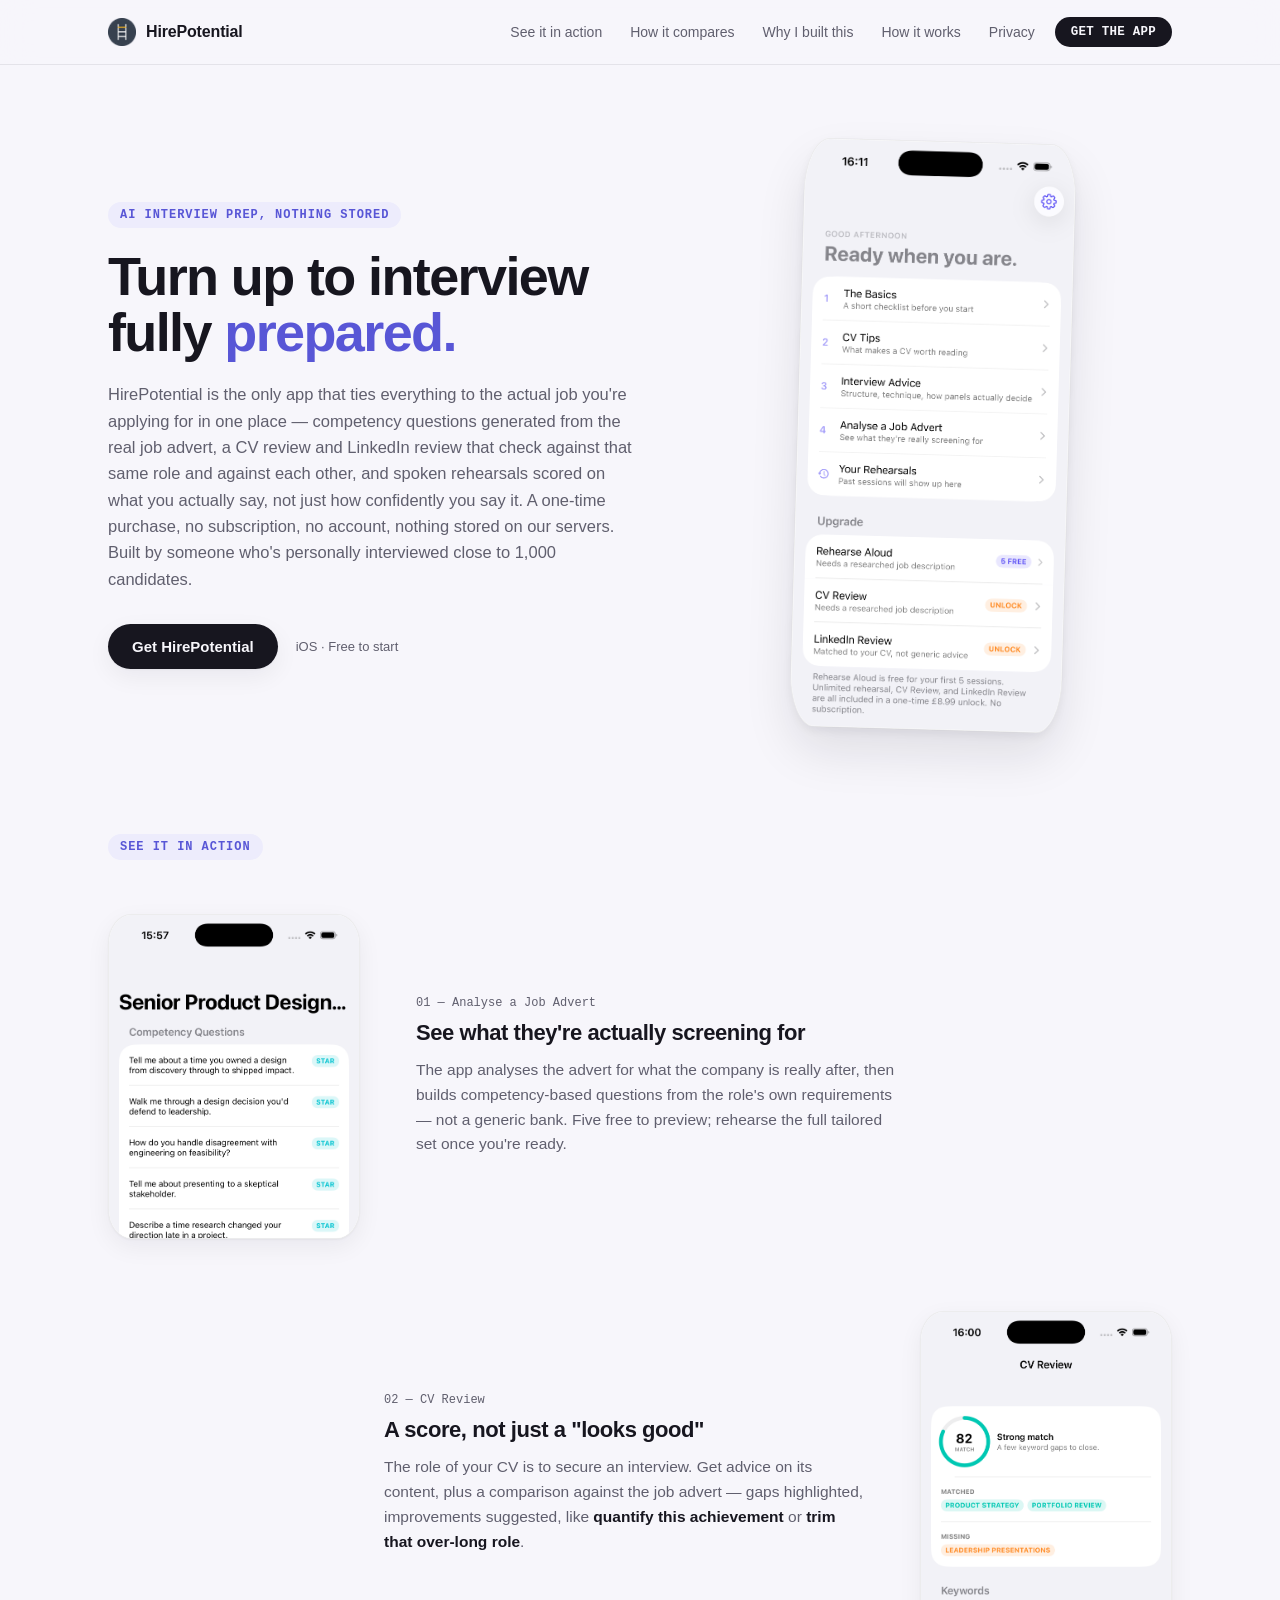
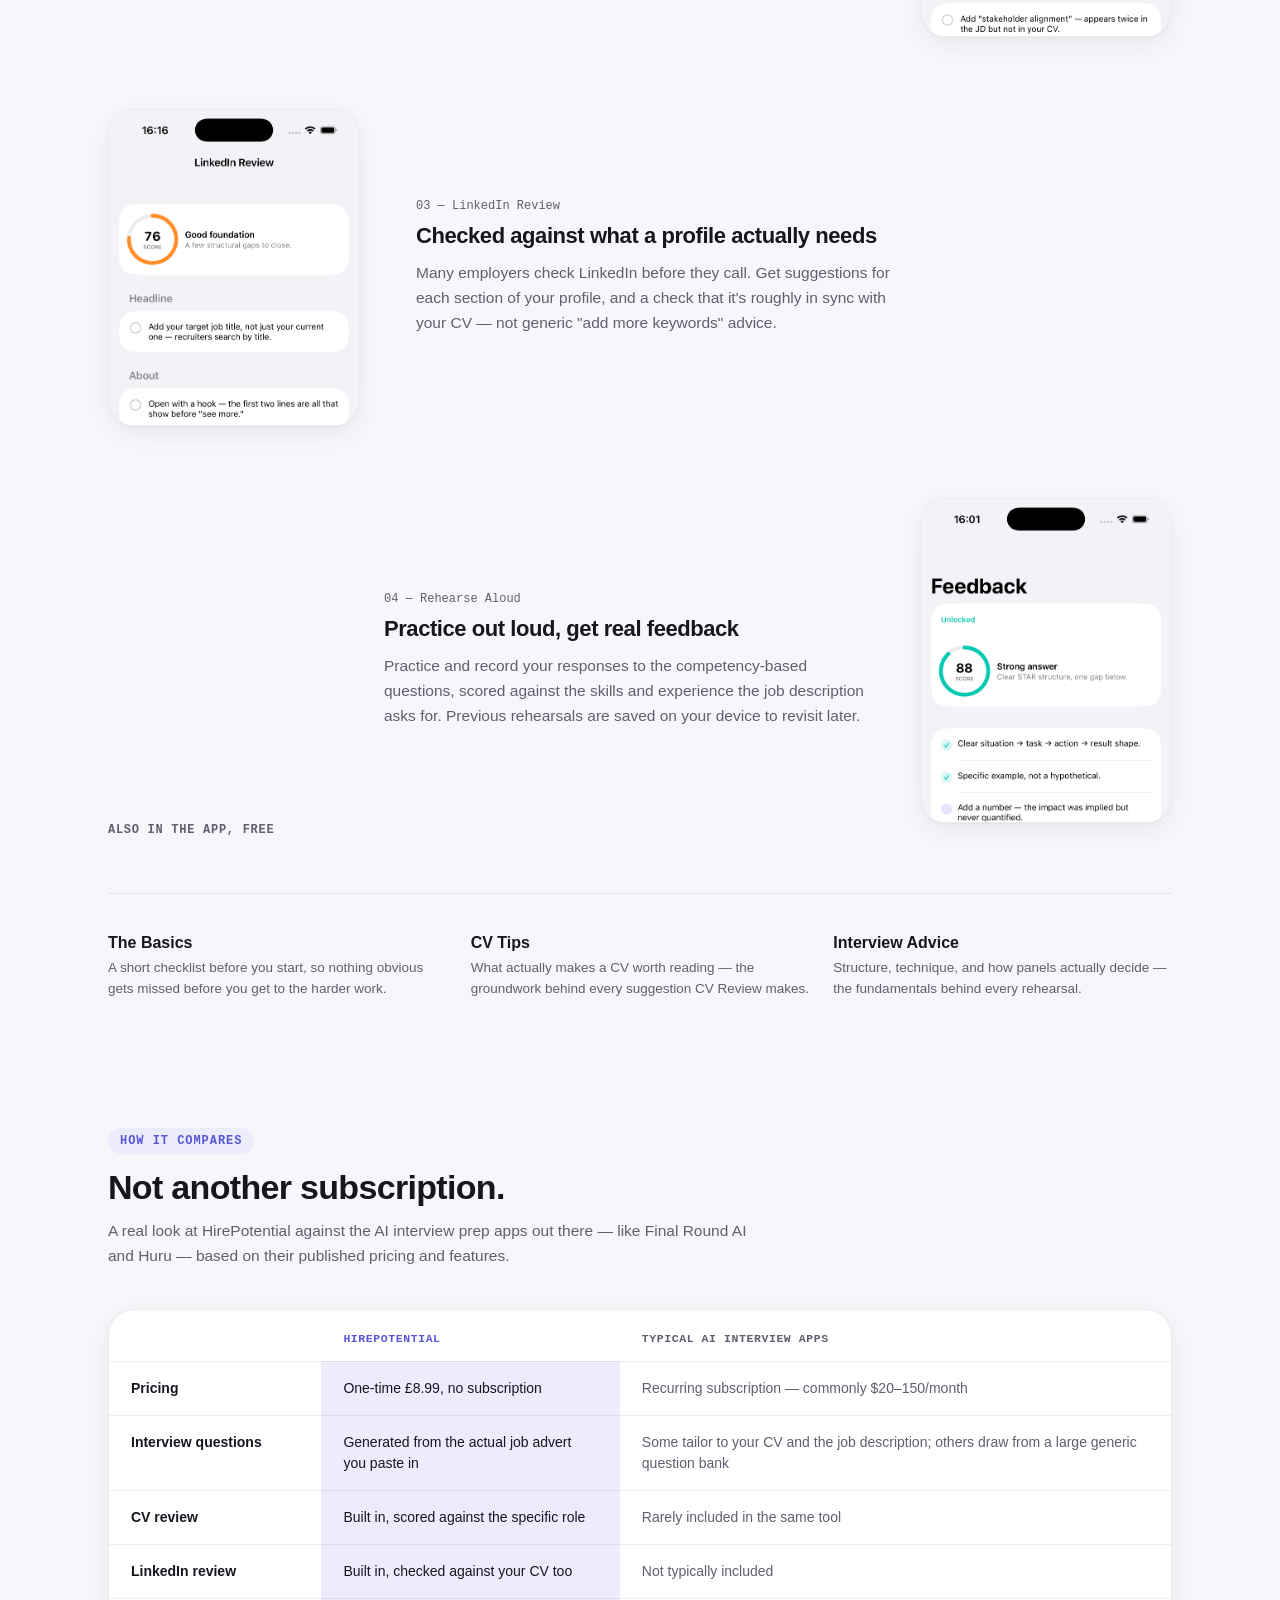
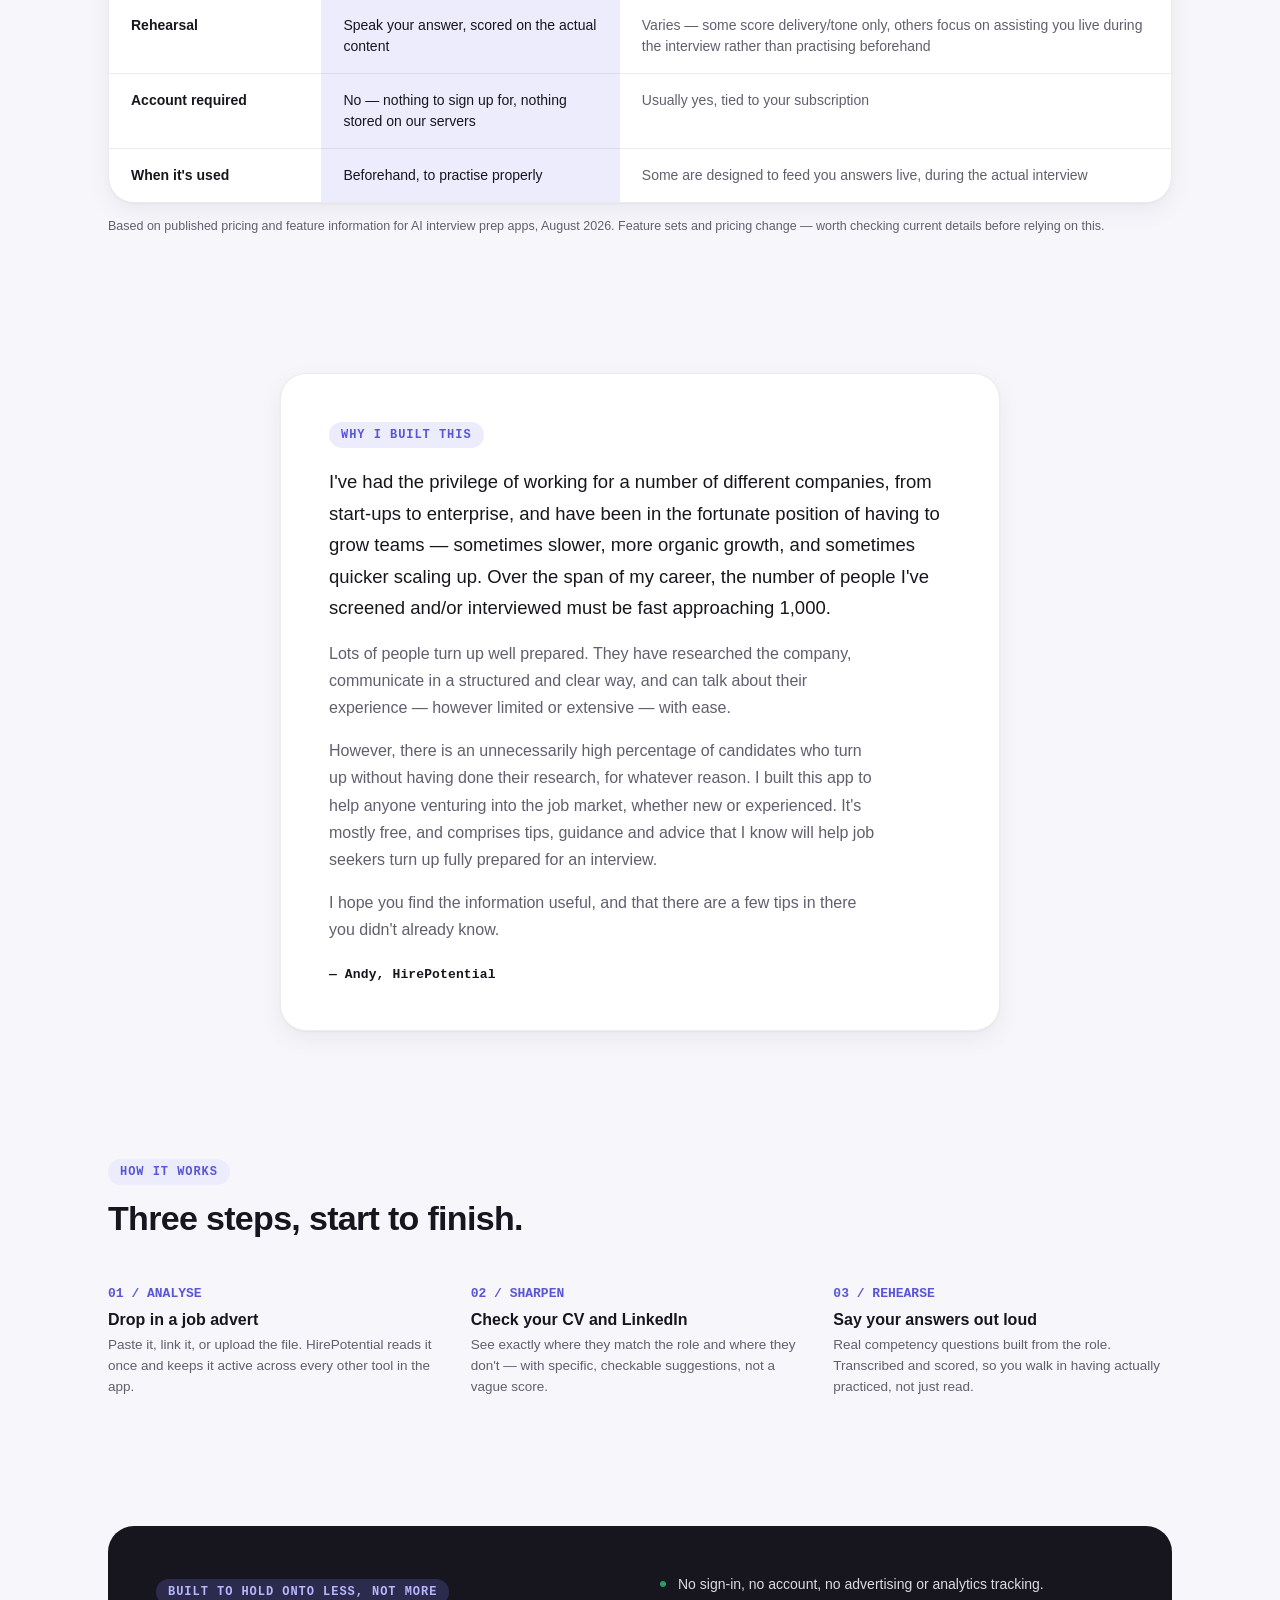
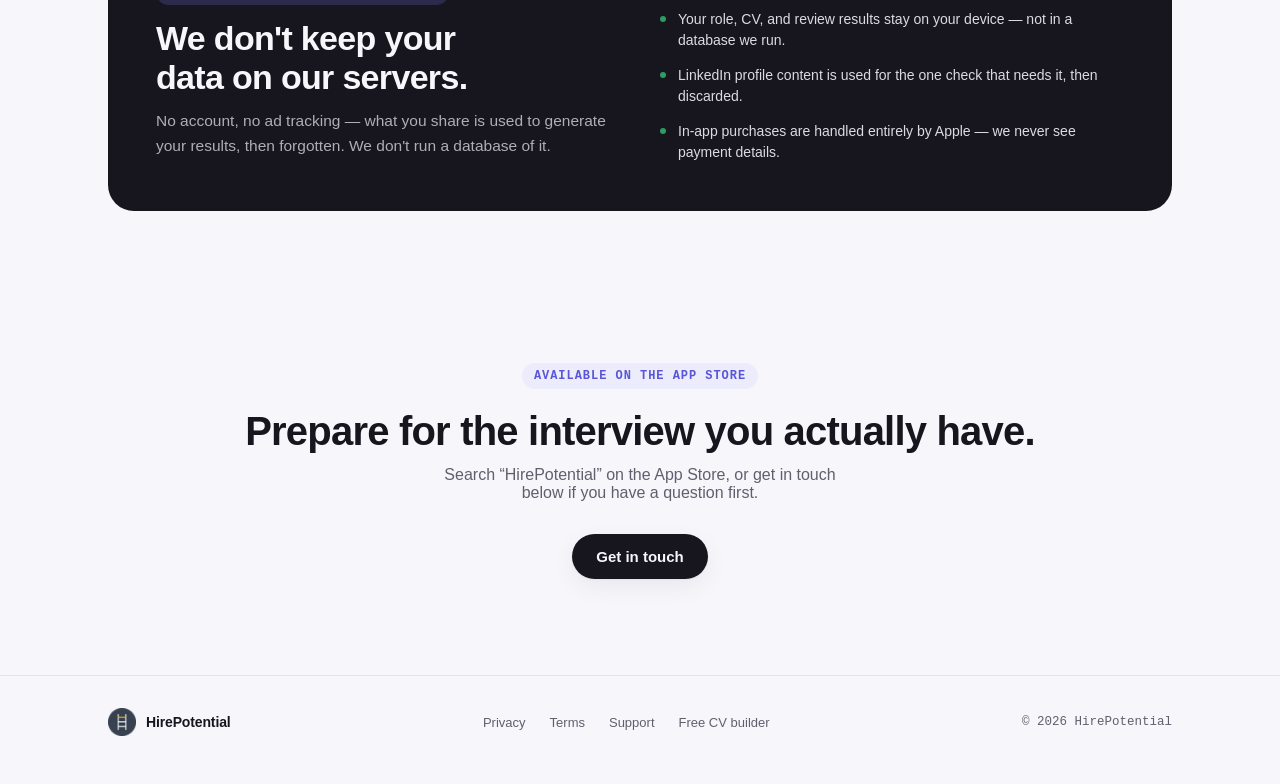
==== commit d6463856: "Replace hero lede with the "only app that ties it together" statement Widened the lede's max-width (" ====
--- a/index.html
+++ b/index.html
@@ -51,7 +51,7 @@
     <div>
       <span class="eyebrow">AI interview prep, nothing stored</span>
       <h1>Turn up to interview fully <em>prepared.</em></h1>
-      <p class="lede">Link to or paste in a job advert and HirePotential will show you the competencies the company is after. It will build you anticipated questions from the role's requirements, review your CV and LinkedIn profile, and let you rehearse out loud (scoring your responses) — giving you the best possible preparation for interview.</p>
+      <p class="lede">HirePotential is the only app that ties everything to the actual job you're applying for in one place — competency questions generated from the real job advert, a CV review and LinkedIn review that check against that same role and against each other, and spoken rehearsals scored on what you actually say, not just how confidently you say it. A one-time purchase, no subscription, no account, nothing stored on our servers. Built by someone who's personally interviewed close to 1,000 candidates.</p>
       <div class="hero-ctas">
         <a class="btn-primary" href="#get">Get HirePotential</a>
         <span class="hero-note">iOS · Free to start</span>
--- a/styles.css
+++ b/styles.css
@@ -170,10 +170,10 @@
     color: var(--indigo);
   }
   .hero p.lede {
-    font-size: 17.5px;
+    font-size: 16.5px;
     line-height: 1.6;
     color: var(--ink-secondary);
-    max-width: 46ch;
+    max-width: 60ch;
     margin: 0 0 32px;
   }
   .hero-ctas { display: flex; align-items: center; gap: 18px; flex-wrap: wrap; }
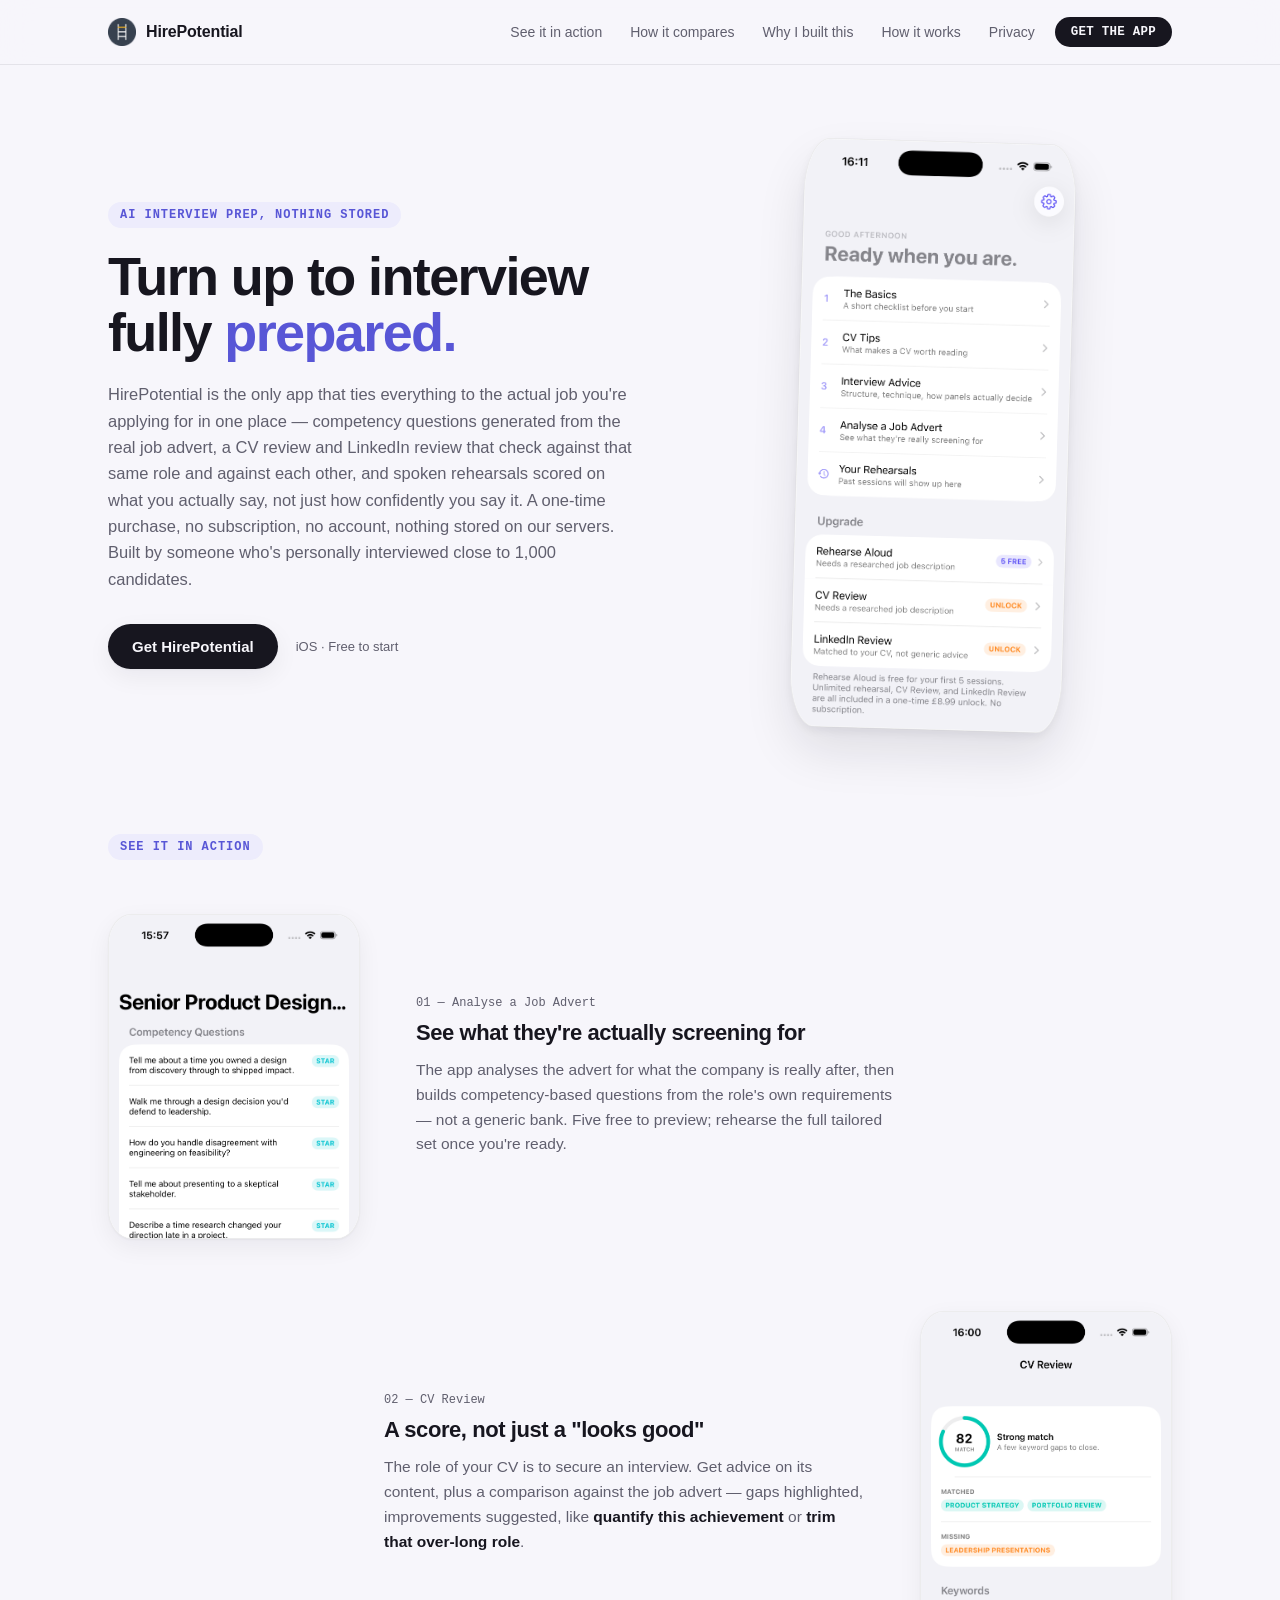
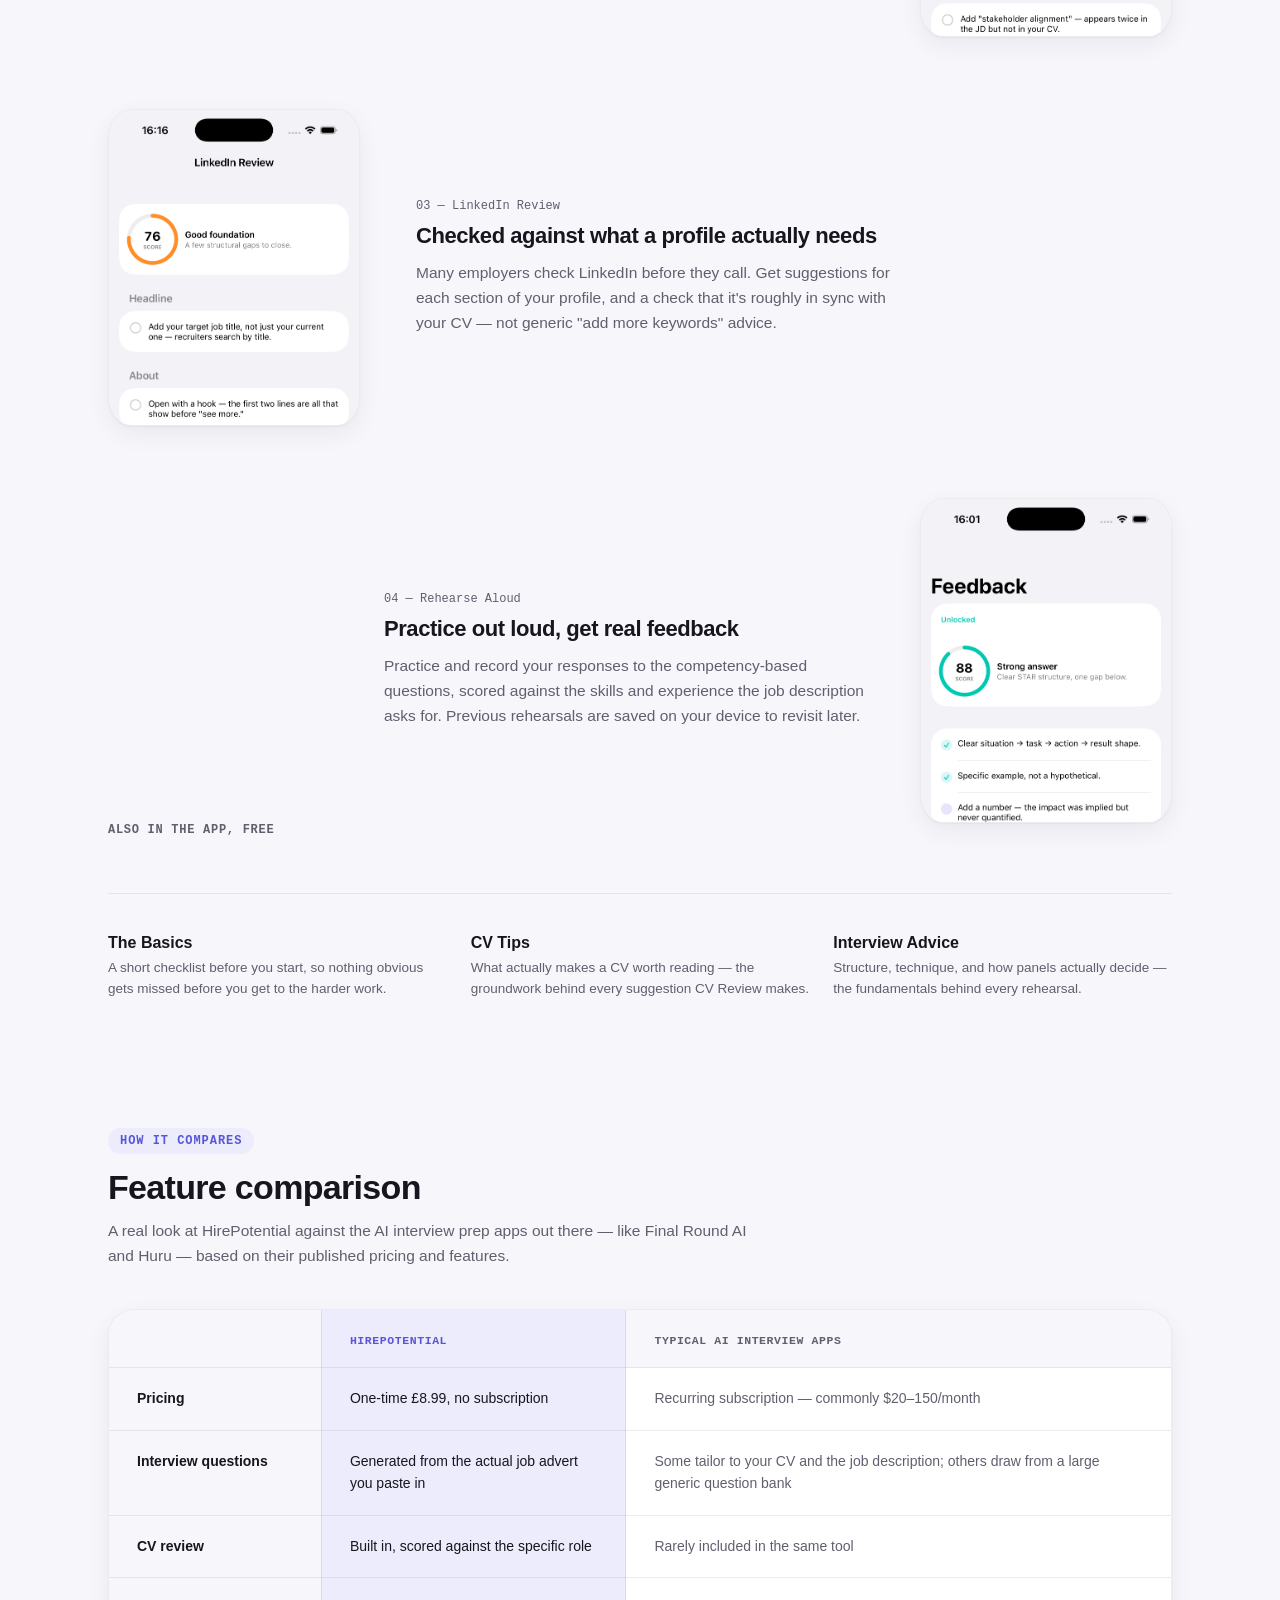
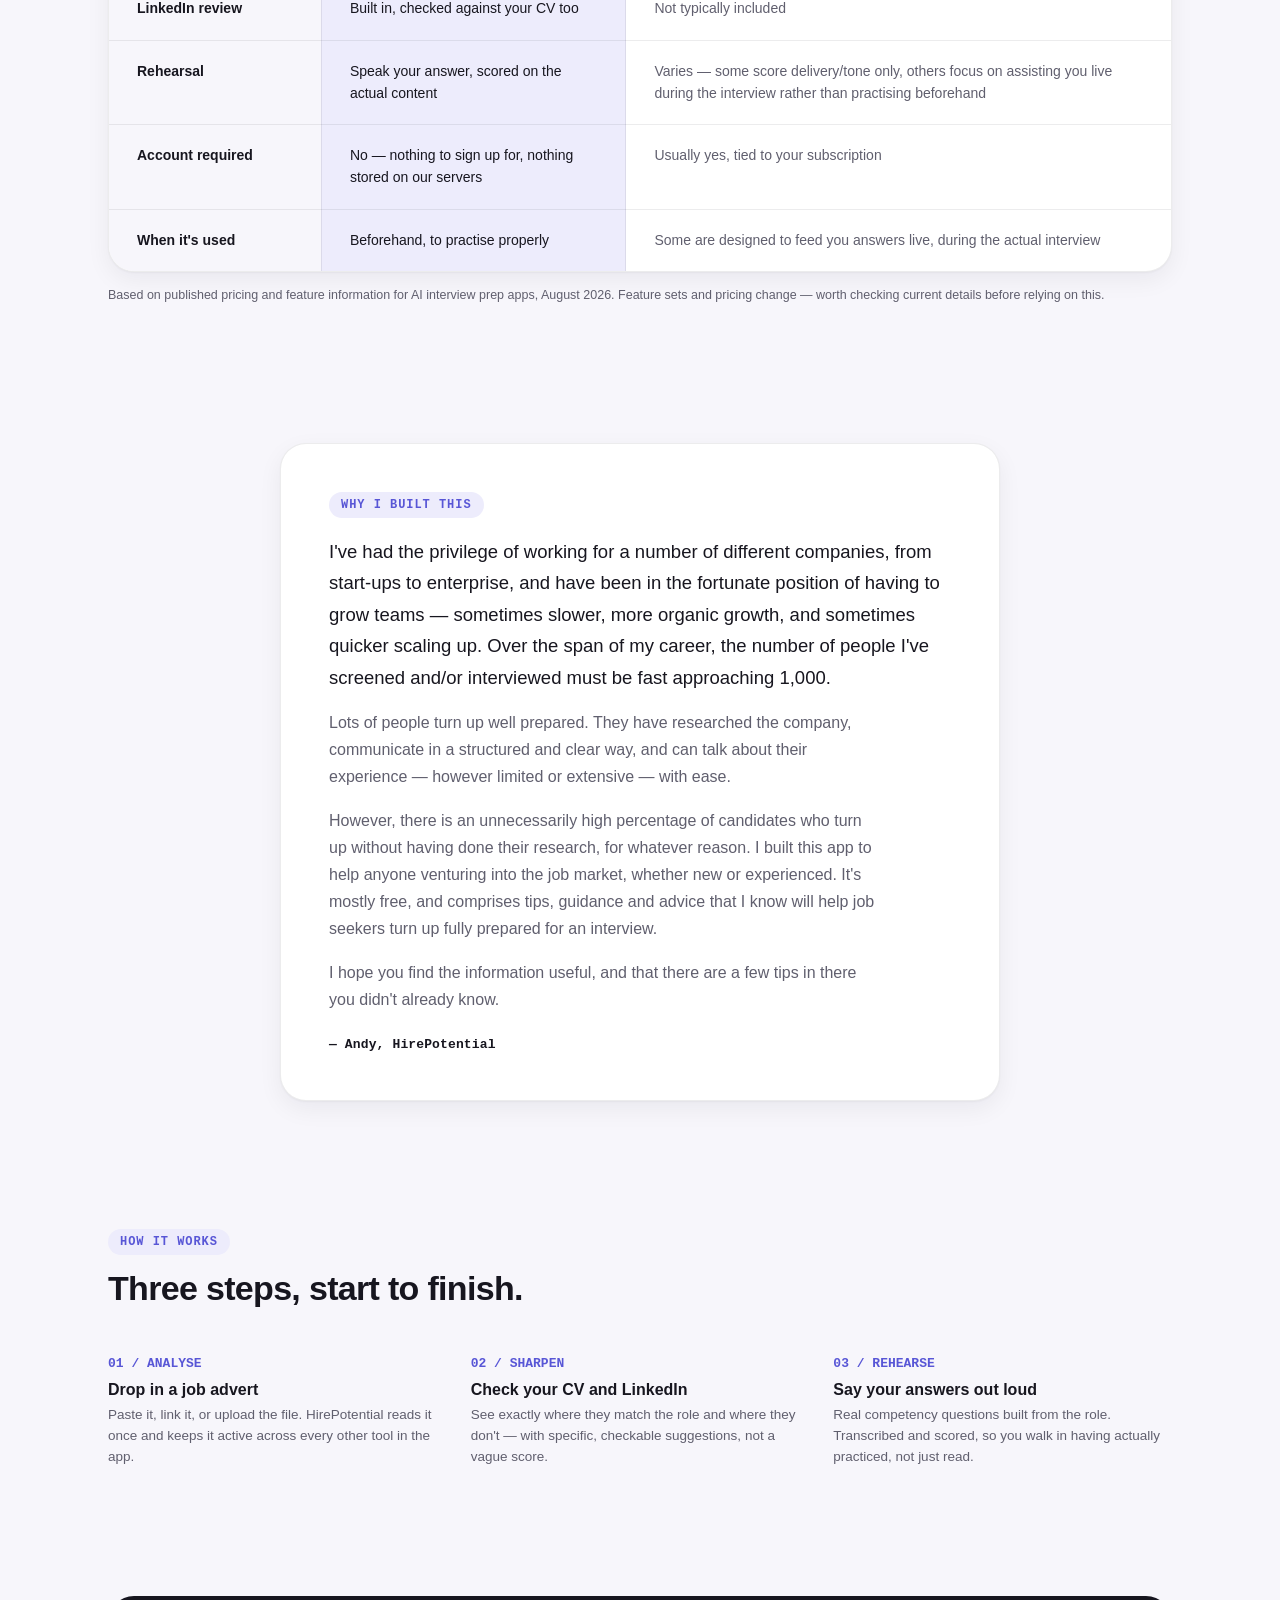
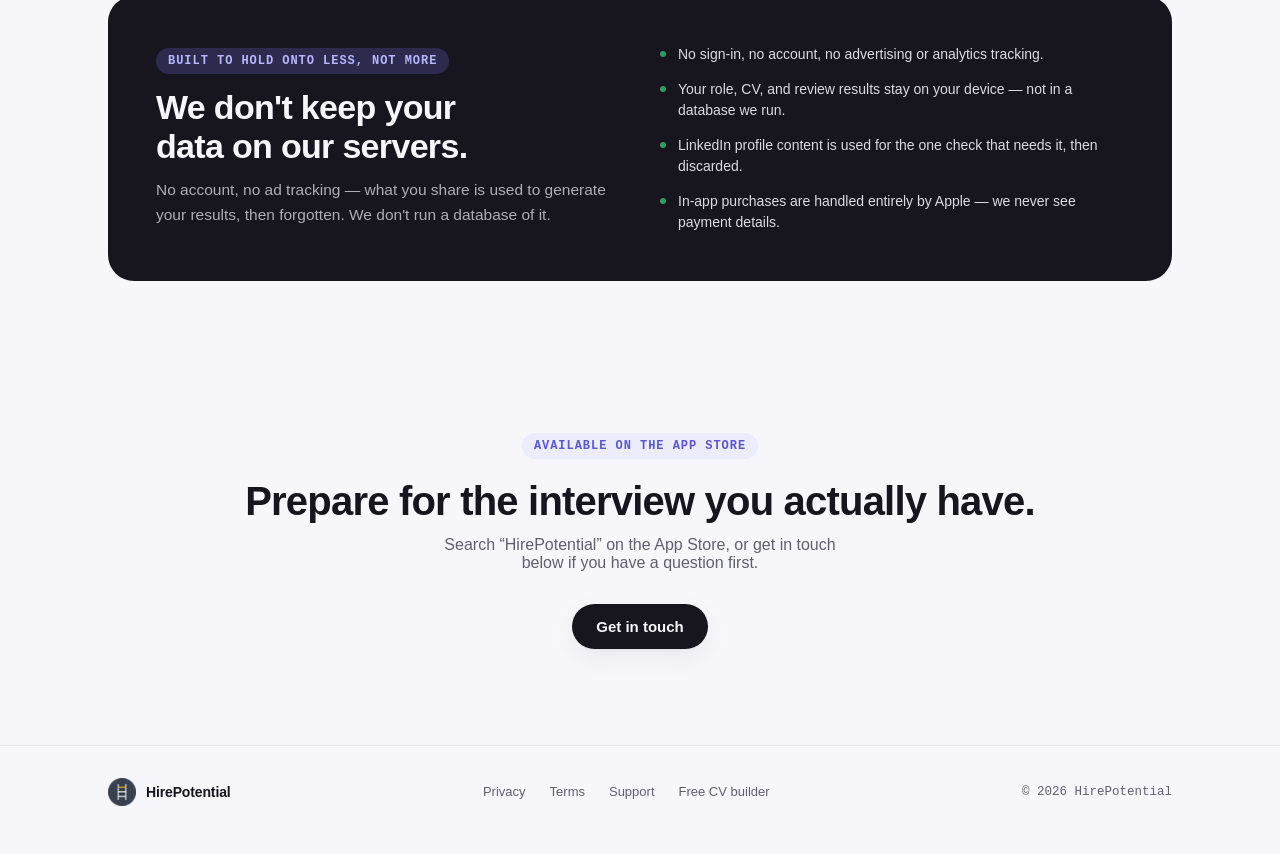
==== commit ec6b8800: "Restyle comparison table with real grid lines and more padding Vertical dividers between every colum" ====
--- a/index.html
+++ b/index.html
@@ -148,7 +148,7 @@
   <div class="wrap">
     <div class="section-head">
       <span class="eyebrow">How it compares</span>
-      <h2>Not another subscription.</h2>
+      <h2>Feature comparison</h2>
       <p>A real look at HirePotential against the AI interview prep apps out there — like Final Round AI and Huru — based on their published pricing and features.</p>
     </div>
     <div class="compare-card">
--- a/styles.css
+++ b/styles.css
@@ -477,31 +477,34 @@
   overflow: hidden;
 }
 .compare-scroll { overflow-x: auto; }
-.compare-table { width: 100%; border-collapse: collapse; min-width: 700px; }
+.compare-table { width: 100%; border-collapse: collapse; min-width: 720px; }
 .compare-table th, .compare-table td {
-  padding: 16px 22px;
+  padding: 20px 28px;
   text-align: left;
   font-size: 14px;
-  line-height: 1.5;
+  line-height: 1.55;
   border-bottom: 1px solid var(--border);
+  border-right: 1px solid var(--border);
   vertical-align: top;
 }
+.compare-table th:last-child, .compare-table td:last-child { border-right: none; }
 .compare-table thead th {
+  background: var(--paper);
   font-family: var(--font-mono);
   font-size: 11.5px;
   font-weight: 600;
   letter-spacing: 0.05em;
   text-transform: uppercase;
   color: var(--ink-secondary);
-  padding-top: 20px;
-  padding-bottom: 14px;
-}
-.compare-table thead th.us { color: var(--indigo); }
-.compare-table td.feature { font-weight: 600; color: var(--ink); width: 20%; white-space: nowrap; }
+  padding-top: 22px;
+  padding-bottom: 18px;
+}
+.compare-table thead th.us { color: var(--indigo); background: var(--indigo-soft); }
+.compare-table td.feature { font-weight: 600; color: var(--ink); width: 20%; white-space: nowrap; background: var(--paper); }
 .compare-table td.us { background: var(--indigo-soft); color: var(--ink); }
 .compare-table td.them { color: var(--ink-secondary); }
 .compare-table tbody tr:last-child td { border-bottom: none; }
 .compare-note { font-size: 12.5px; color: var(--ink-secondary); margin-top: 16px; }
 @media (max-width: 520px) {
-  .compare-table th, .compare-table td { padding: 14px 16px; }
-}
+  .compare-table th, .compare-table td { padding: 16px 18px; }
+}
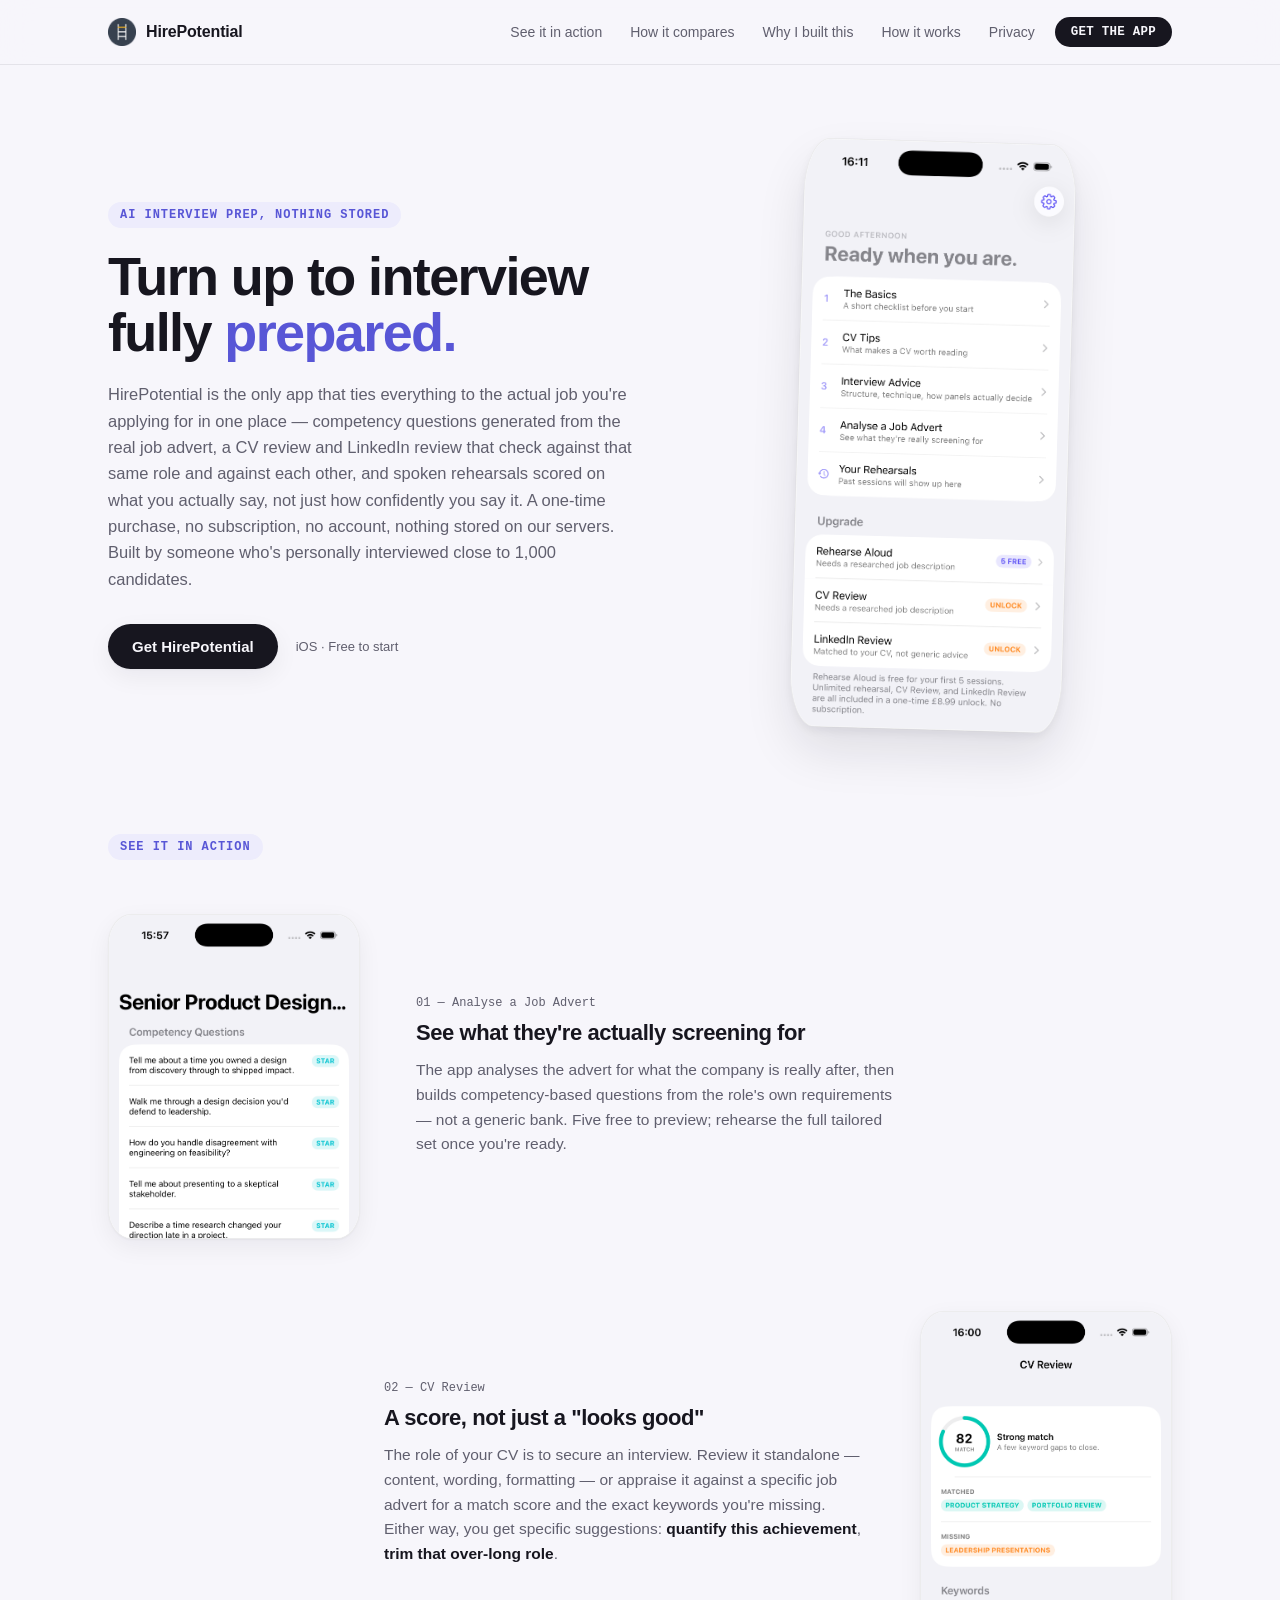
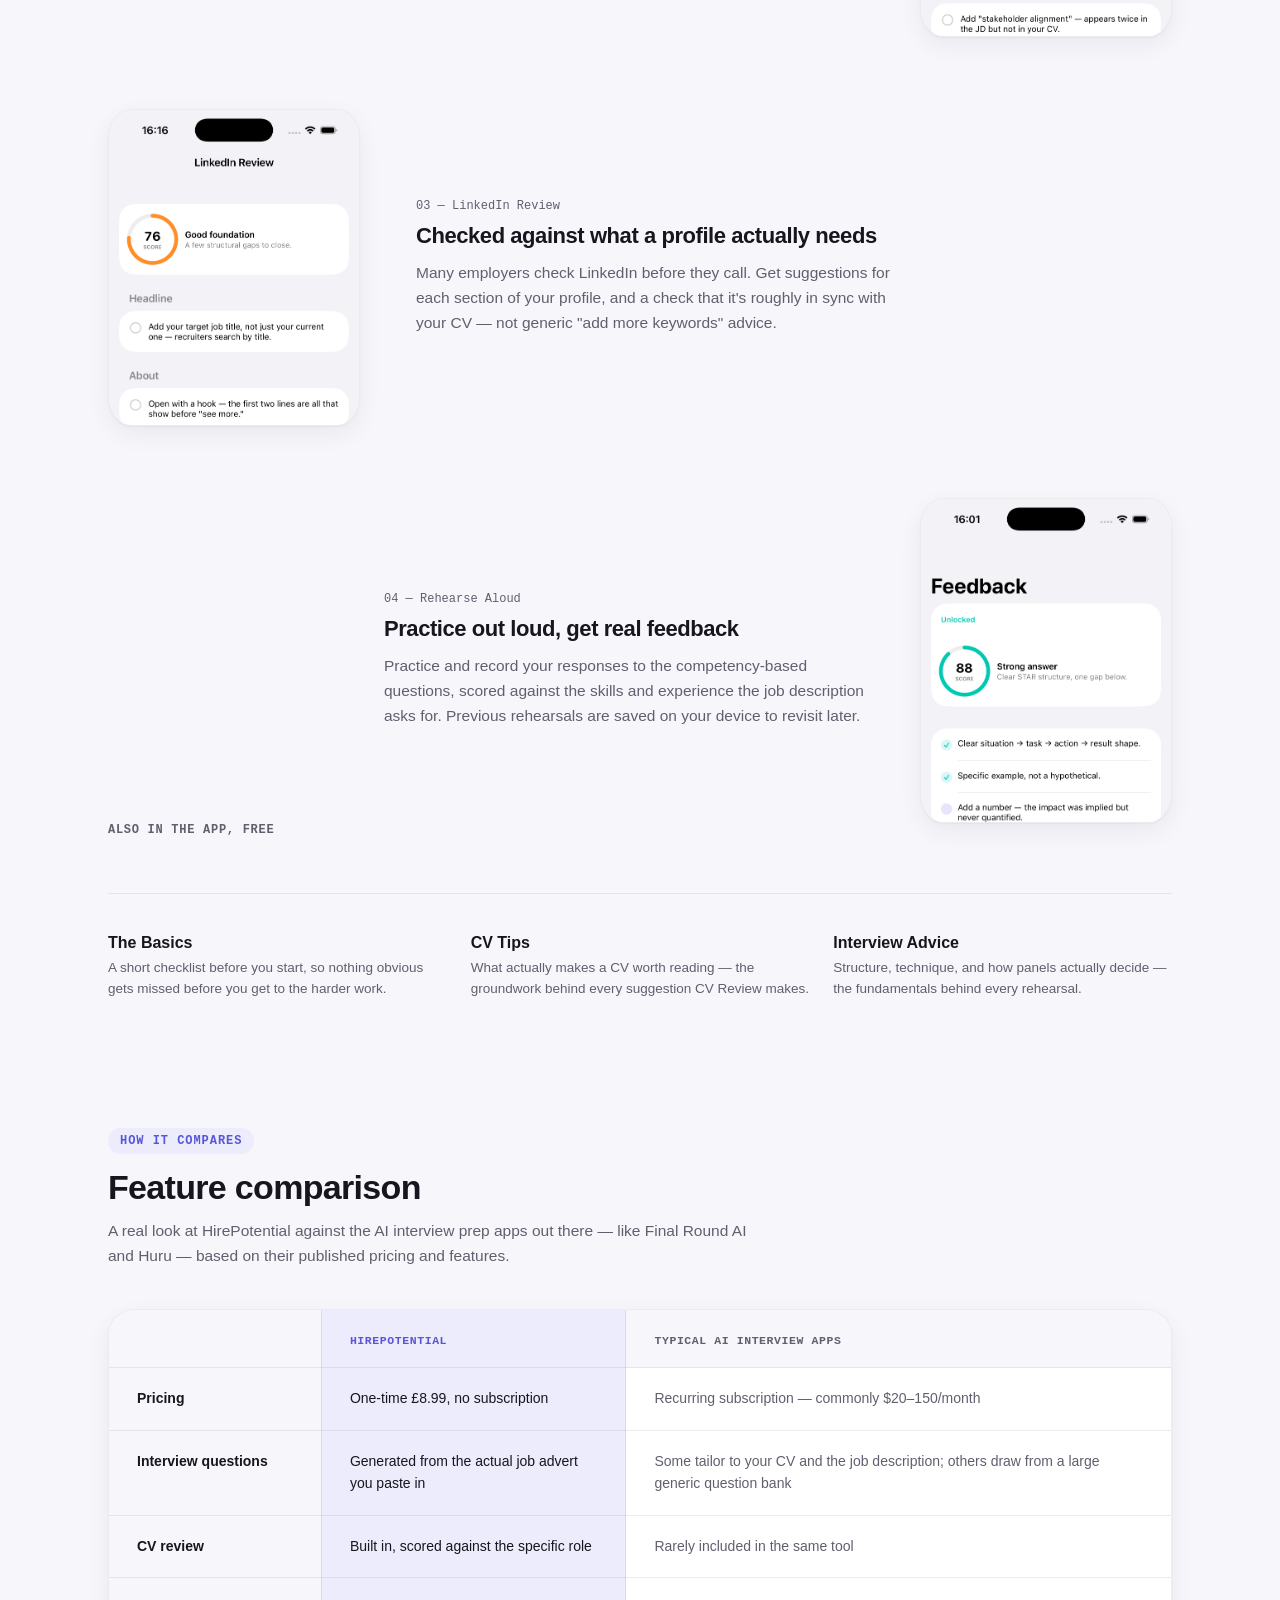
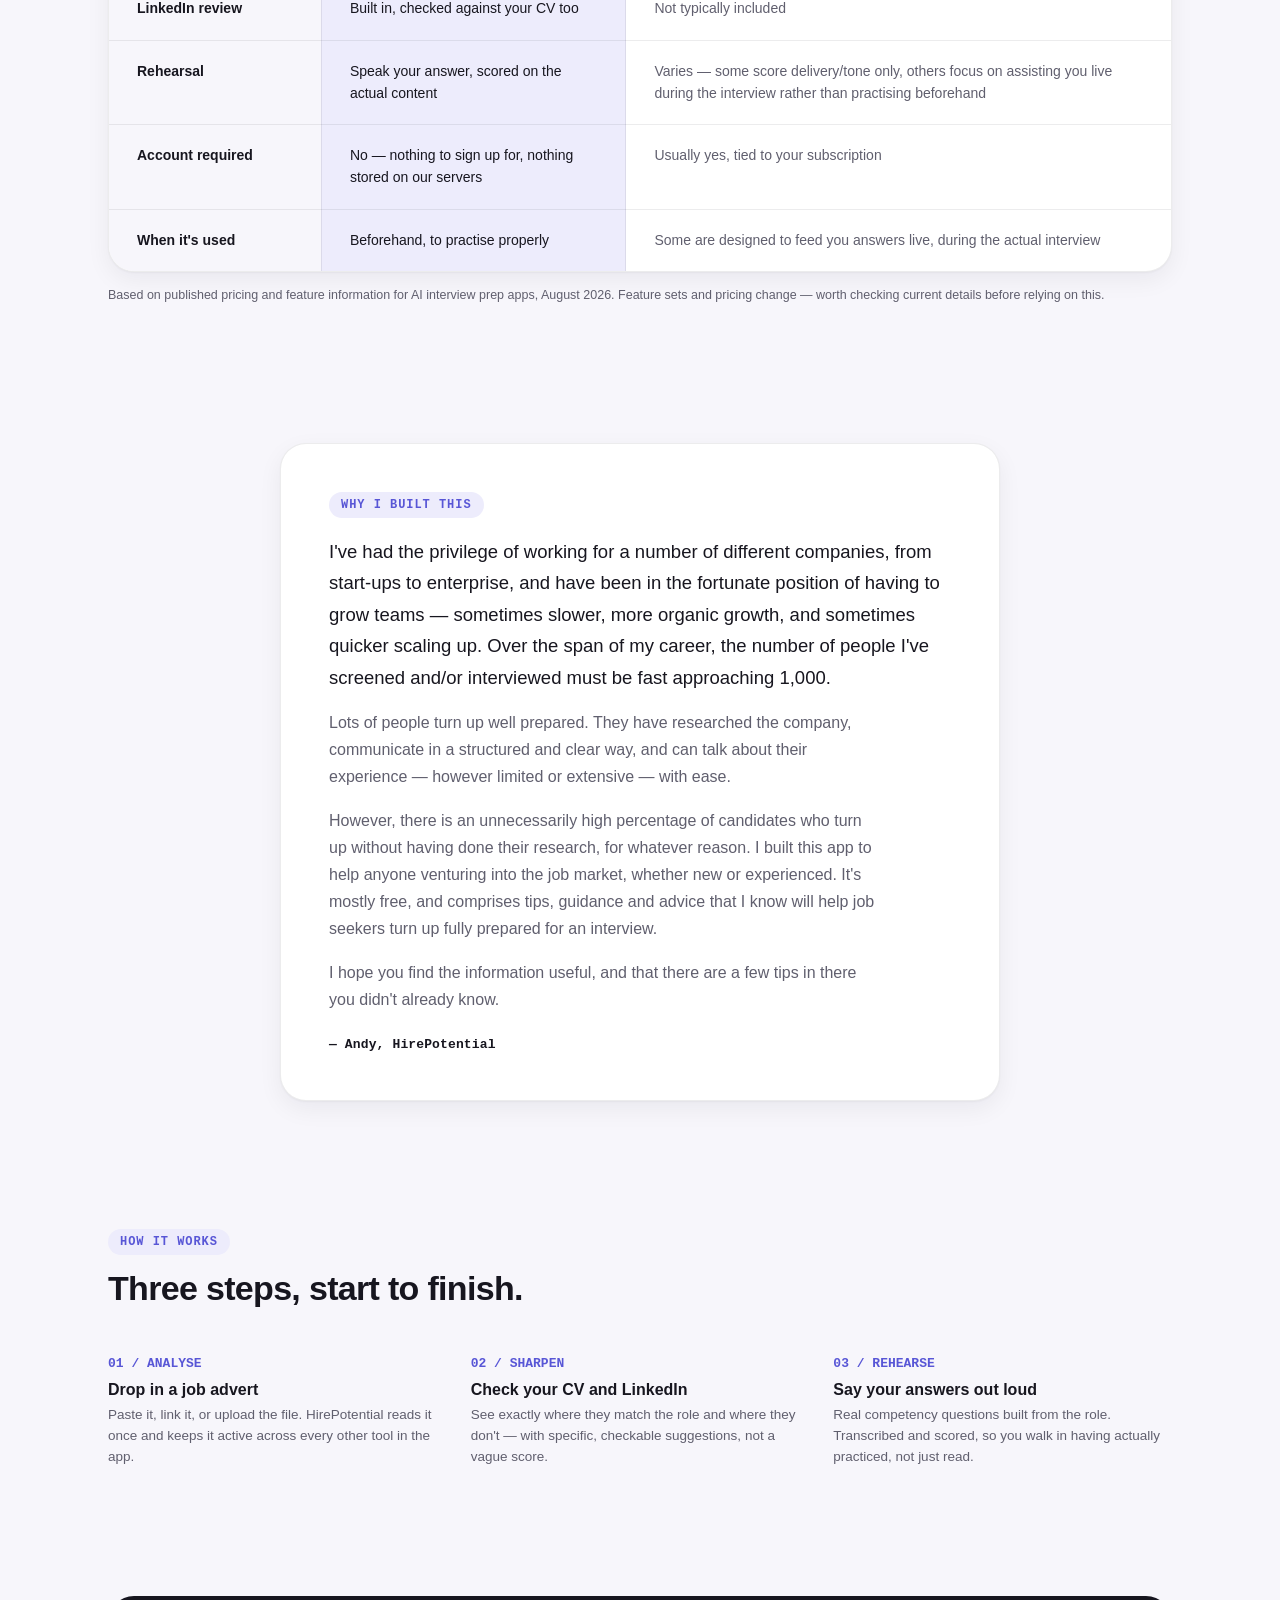
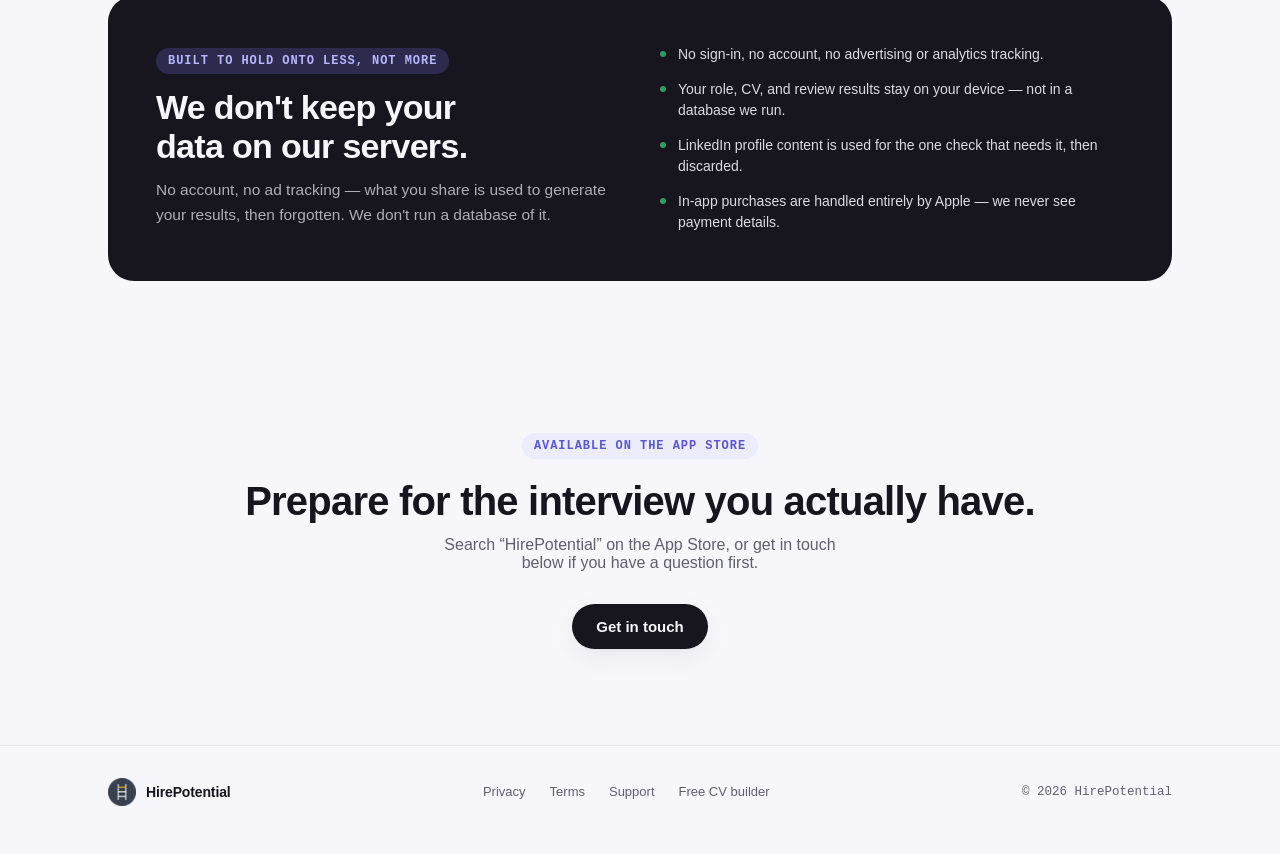
==== commit adf246d9: "Emphasize CV Review works standalone or against a job advert Previous copy implied the job advert co" ====
--- a/index.html
+++ b/index.html
@@ -95,7 +95,7 @@
         <div class="showcase-copy">
           <div class="num">02 — CV Review</div>
           <h3>A score, not just a "looks good"</h3>
-          <p>The role of your CV is to secure an interview. Get advice on its content, plus a comparison against the job advert — gaps highlighted, improvements suggested, like <strong>quantify this achievement</strong> or <strong>trim that over-long role</strong>.</p>
+          <p>The role of your CV is to secure an interview. Review it standalone — content, wording, formatting — or appraise it against a specific job advert for a match score and the exact keywords you're missing. Either way, you get specific suggestions: <strong>quantify this achievement</strong>, <strong>trim that over-long role</strong>.</p>
         </div>
       </div>
 
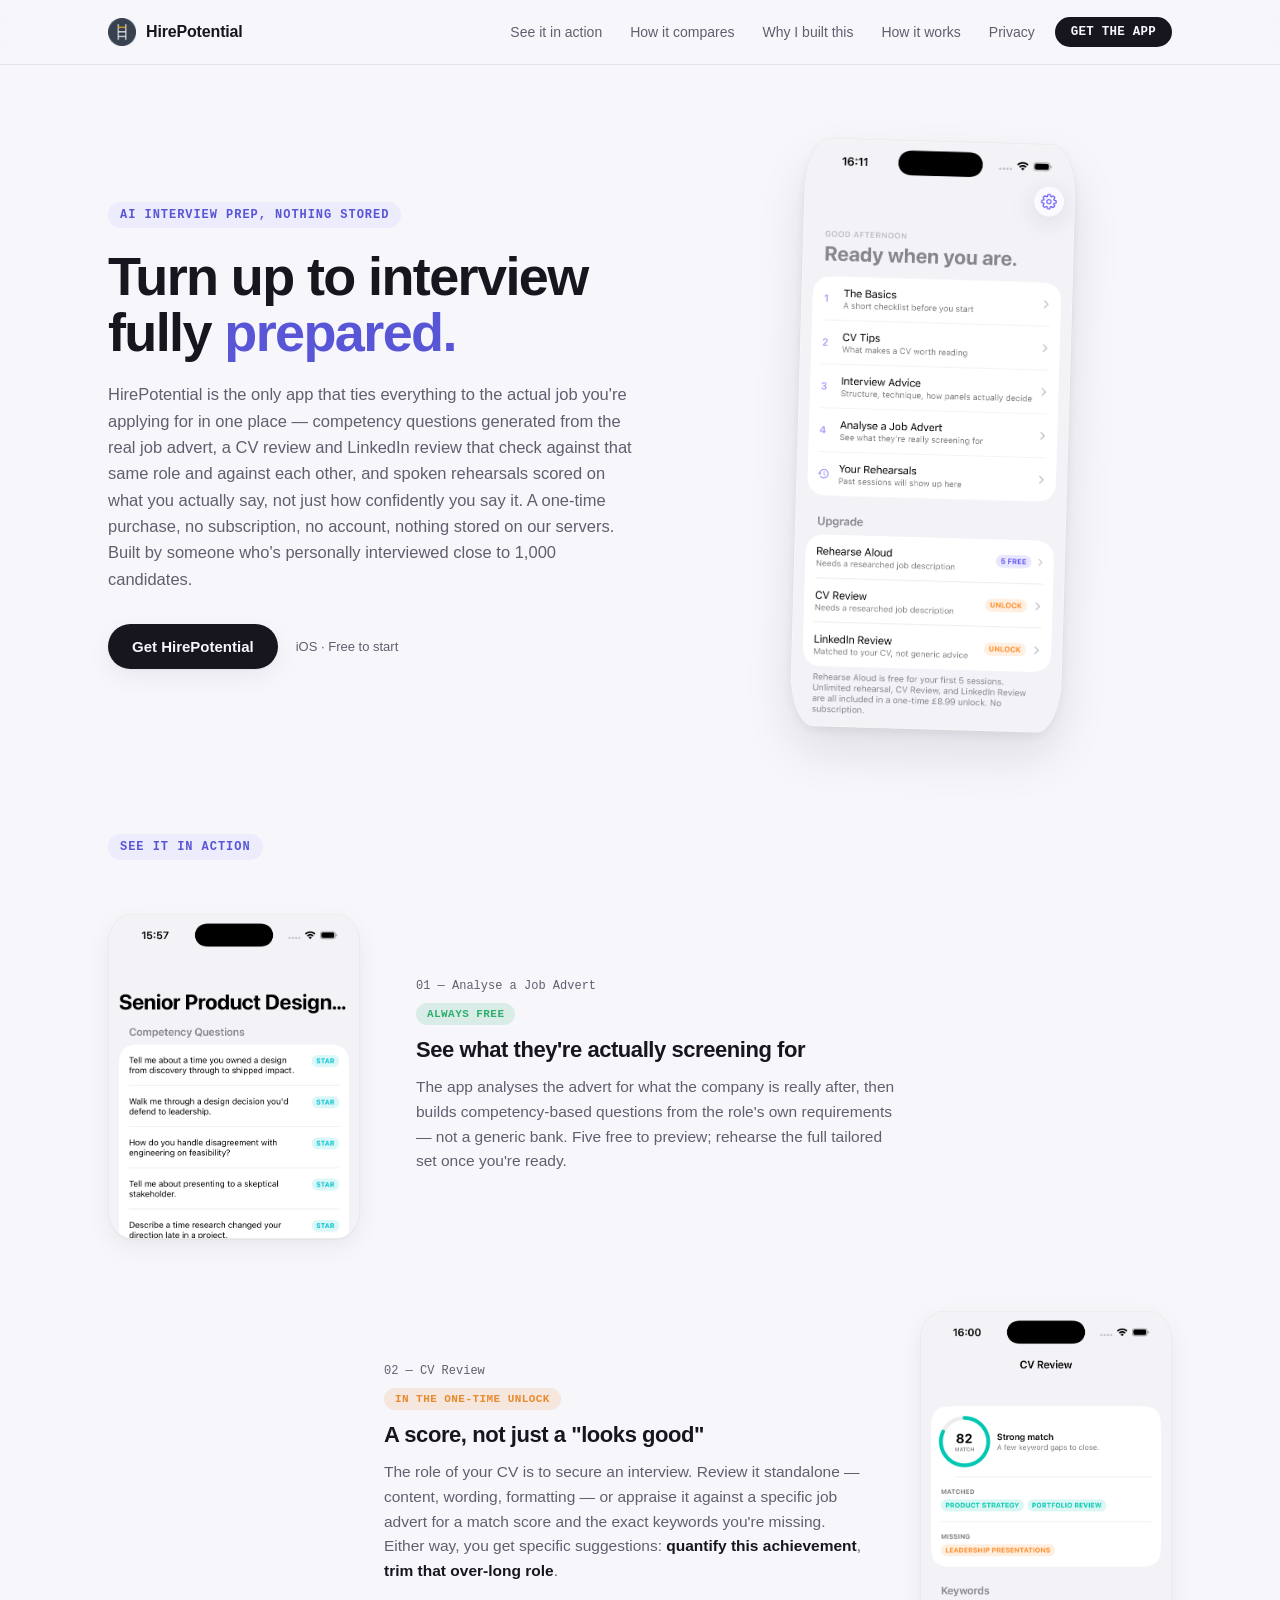
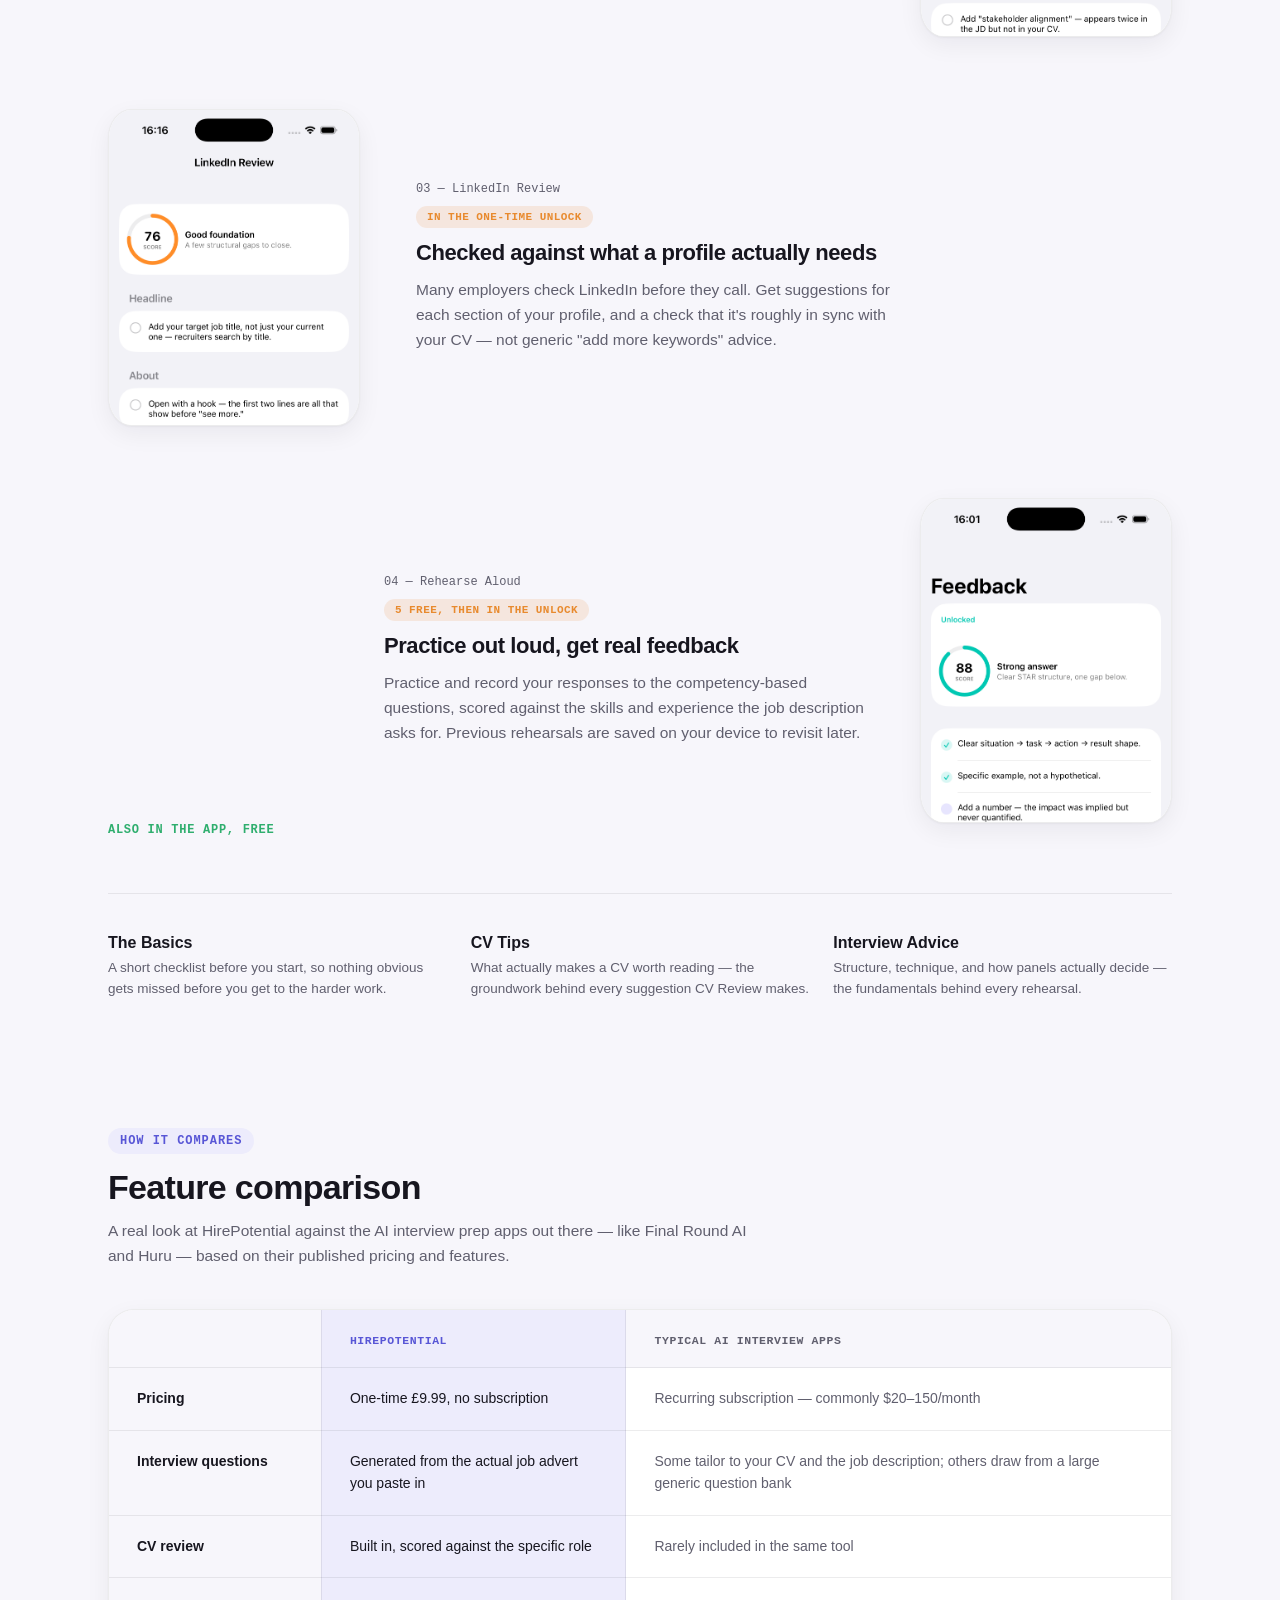
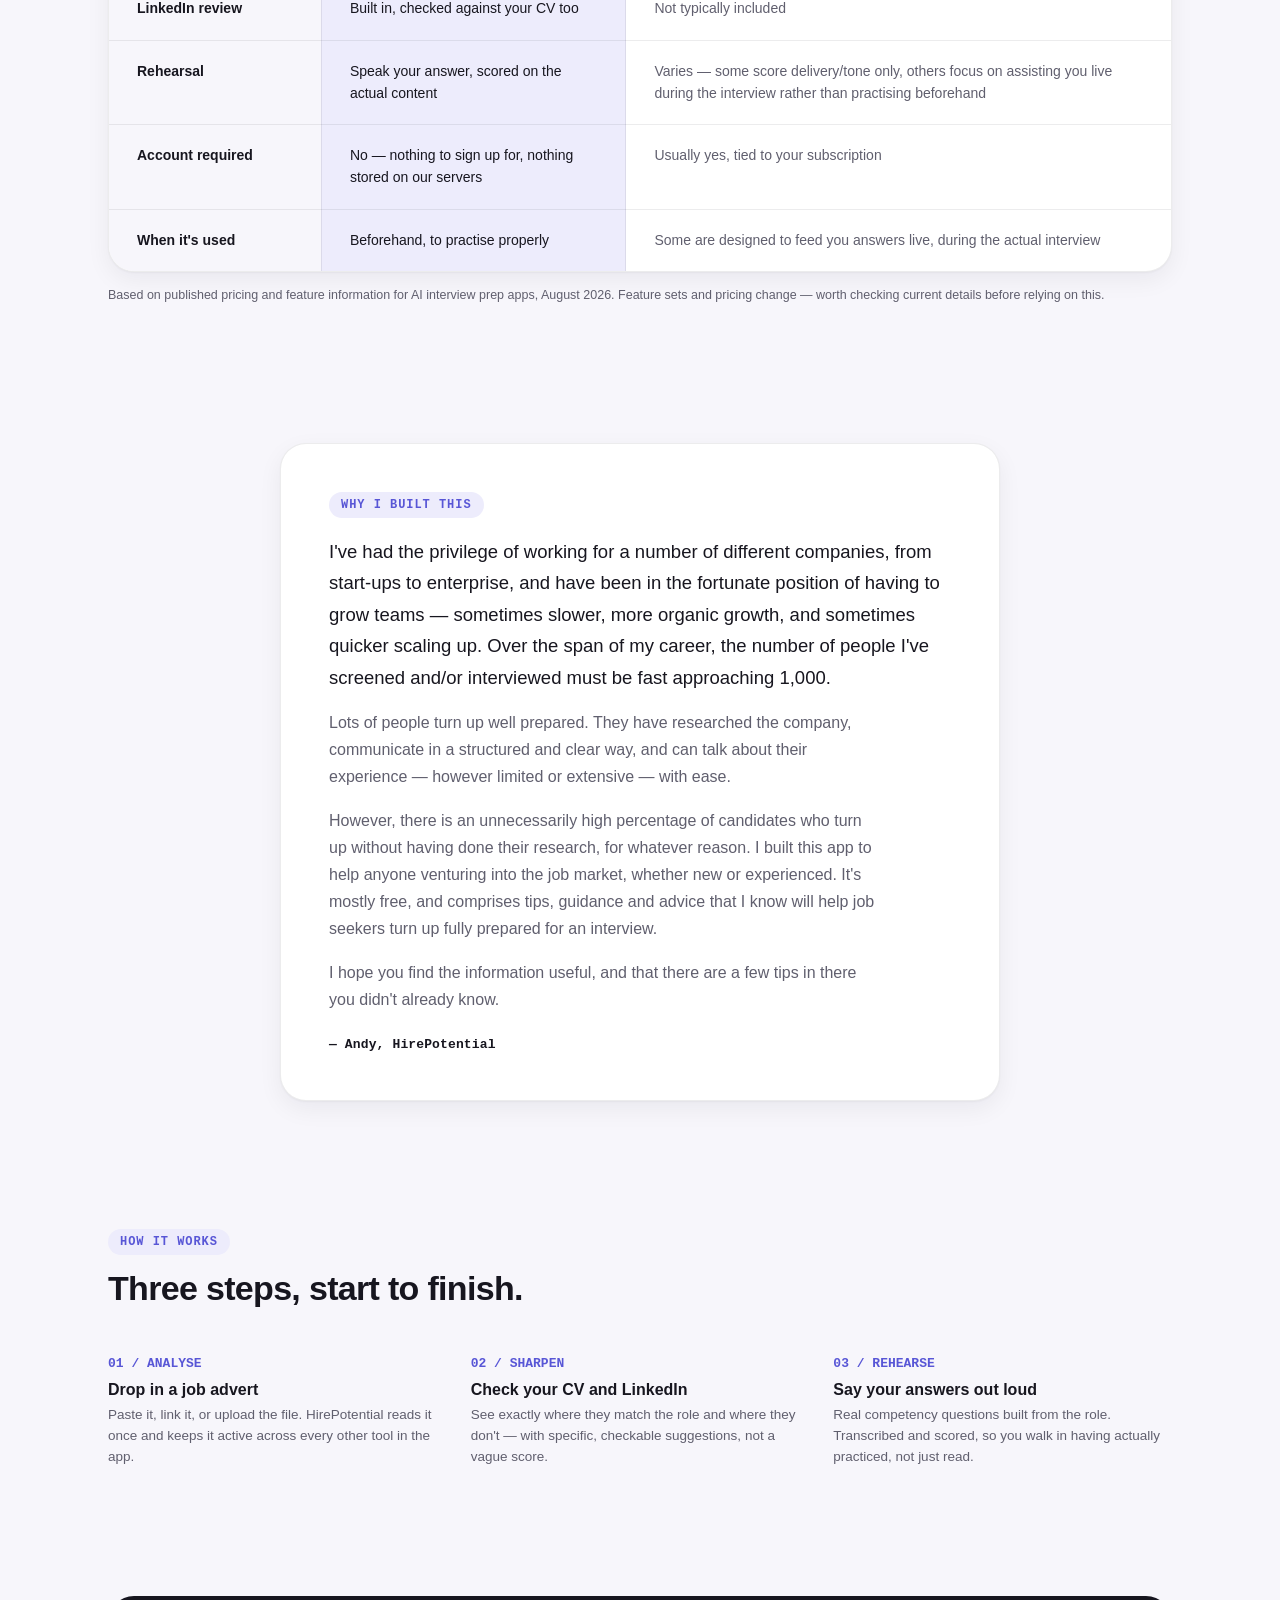
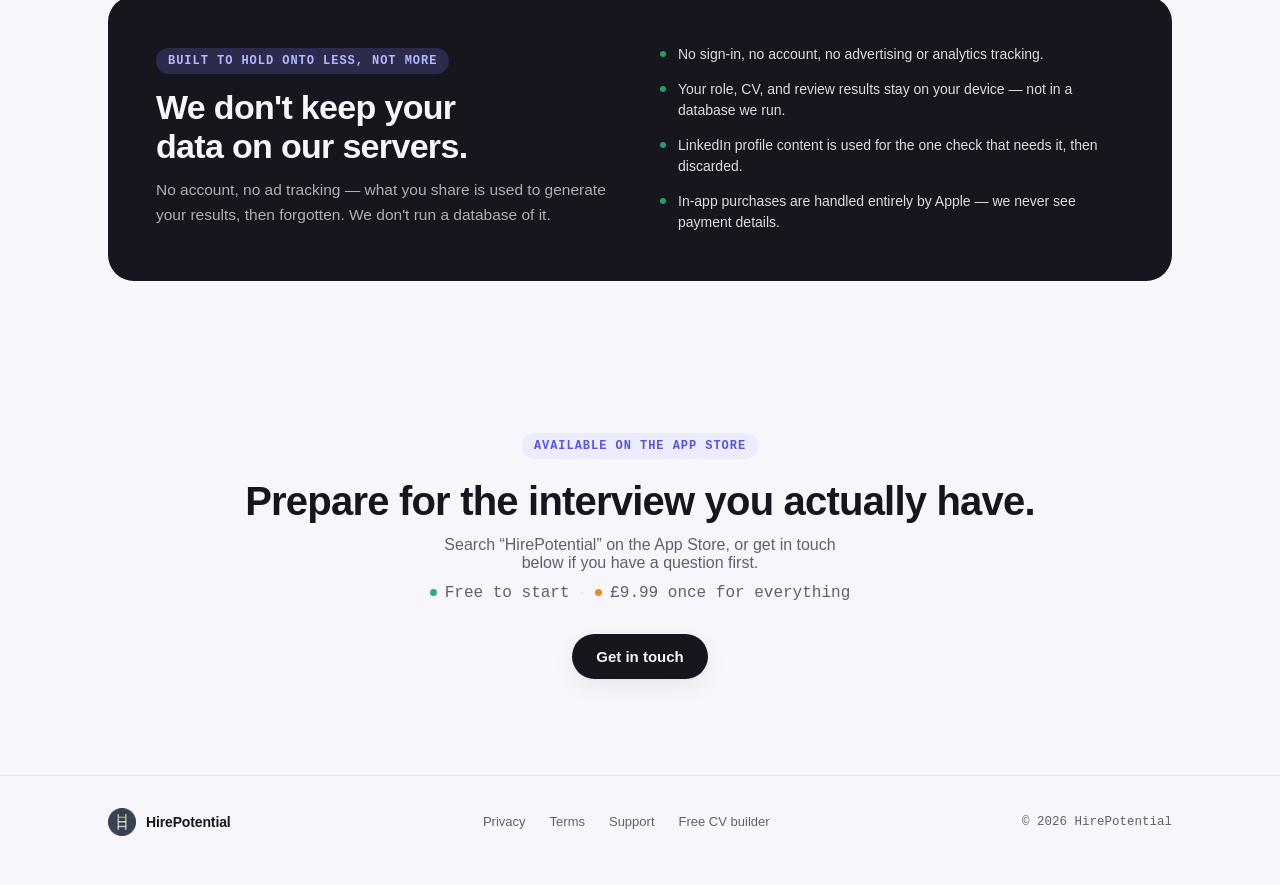
==== commit ebc4cc93: "Bump price to £9.99, add free/paid tags, introduce orange/mint accents Price change matches the App " ====
--- a/index.html
+++ b/index.html
@@ -81,6 +81,7 @@
         </div>
         <div class="showcase-copy">
           <div class="num">01 — Analyse a Job Advert</div>
+          <span class="feature-tag free">Always free</span>
           <h3>See what they're actually screening for</h3>
           <p>The app analyses the advert for what the company is really after, then builds competency-based questions from the role's own requirements — not a generic bank. Five free to preview; rehearse the full tailored set once you're ready.</p>
         </div>
@@ -94,6 +95,7 @@
         </div>
         <div class="showcase-copy">
           <div class="num">02 — CV Review</div>
+          <span class="feature-tag paid">In the one-time unlock</span>
           <h3>A score, not just a "looks good"</h3>
           <p>The role of your CV is to secure an interview. Review it standalone — content, wording, formatting — or appraise it against a specific job advert for a match score and the exact keywords you're missing. Either way, you get specific suggestions: <strong>quantify this achievement</strong>, <strong>trim that over-long role</strong>.</p>
         </div>
@@ -107,6 +109,7 @@
         </div>
         <div class="showcase-copy">
           <div class="num">03 — LinkedIn Review</div>
+          <span class="feature-tag paid">In the one-time unlock</span>
           <h3>Checked against what a profile actually needs</h3>
           <p>Many employers check LinkedIn before they call. Get suggestions for each section of your profile, and a check that it's roughly in sync with your CV — not generic "add more keywords" advice.</p>
         </div>
@@ -120,6 +123,7 @@
         </div>
         <div class="showcase-copy">
           <div class="num">04 — Rehearse Aloud</div>
+          <span class="feature-tag paid">5 free, then in the unlock</span>
           <h3>Practice out loud, get real feedback</h3>
           <p>Practice and record your responses to the competency-based questions, scored against the skills and experience the job description asks for. Previous rehearsals are saved on your device to revisit later.</p>
         </div>
@@ -164,7 +168,7 @@
           <tbody>
             <tr>
               <td class="feature">Pricing</td>
-              <td class="us">One-time £8.99, no subscription</td>
+              <td class="us">One-time £9.99, no subscription</td>
               <td class="them">Recurring subscription — commonly $20–150/month</td>
             </tr>
             <tr>
@@ -267,6 +271,7 @@
     <span class="eyebrow">Available on the App Store</span>
     <h2>Prepare for the interview you actually have.</h2>
     <p>Search “HirePotential” on the App Store, or get in touch below if you have a question first.</p>
+    <p class="cta-price"><span class="dot free"></span>Free to start<span class="sep">·</span><span class="dot paid"></span>£9.99 once for everything</p>
     <a class="btn-primary" href="/support/">Get in touch</a>
   </div>
 </section>
--- a/styles.css
+++ b/styles.css
@@ -247,6 +247,19 @@
     color: var(--ink-secondary);
     margin-bottom: 10px;
   }
+  .feature-tag {
+    display: inline-block;
+    font-family: var(--font-mono);
+    font-size: 11px;
+    font-weight: 600;
+    letter-spacing: 0.04em;
+    text-transform: uppercase;
+    padding: 5px 11px;
+    border-radius: 999px;
+    margin-bottom: 12px;
+  }
+  .feature-tag.free { color: var(--mint); background: color-mix(in srgb, var(--mint) 14%, transparent); }
+  .feature-tag.paid { color: var(--orange); background: color-mix(in srgb, var(--orange) 14%, transparent); }
   .showcase-copy h3 {
     font-size: 22px;
     font-weight: 800;
@@ -277,7 +290,7 @@
     font-weight: 600;
     letter-spacing: 0.06em;
     text-transform: uppercase;
-    color: var(--ink-secondary);
+    color: var(--mint);
     margin: 0 0 20px;
   }
   .extra h3 { font-size: 16px; font-weight: 700; margin: 0 0 6px; }
@@ -375,6 +388,21 @@
   }
   .final-cta h2 { font-size: clamp(28px, 4vw, 40px); }
   .final-cta p { color: var(--ink-secondary); font-size: 16px; max-width: 44ch; margin: 0 auto 32px; }
+  .cta-price {
+    display: flex;
+    align-items: center;
+    justify-content: center;
+    gap: 8px;
+    font-family: var(--font-mono);
+    font-size: 13px;
+    color: var(--ink-secondary);
+    margin: -20px auto 32px !important;
+    flex-wrap: wrap;
+  }
+  .cta-price .dot { width: 7px; height: 7px; border-radius: 999px; flex-shrink: 0; }
+  .cta-price .dot.free { background: var(--mint); }
+  .cta-price .dot.paid { background: var(--orange); }
+  .cta-price .sep { color: var(--border); }
 
   /* ---------- Footer ---------- */
   footer {
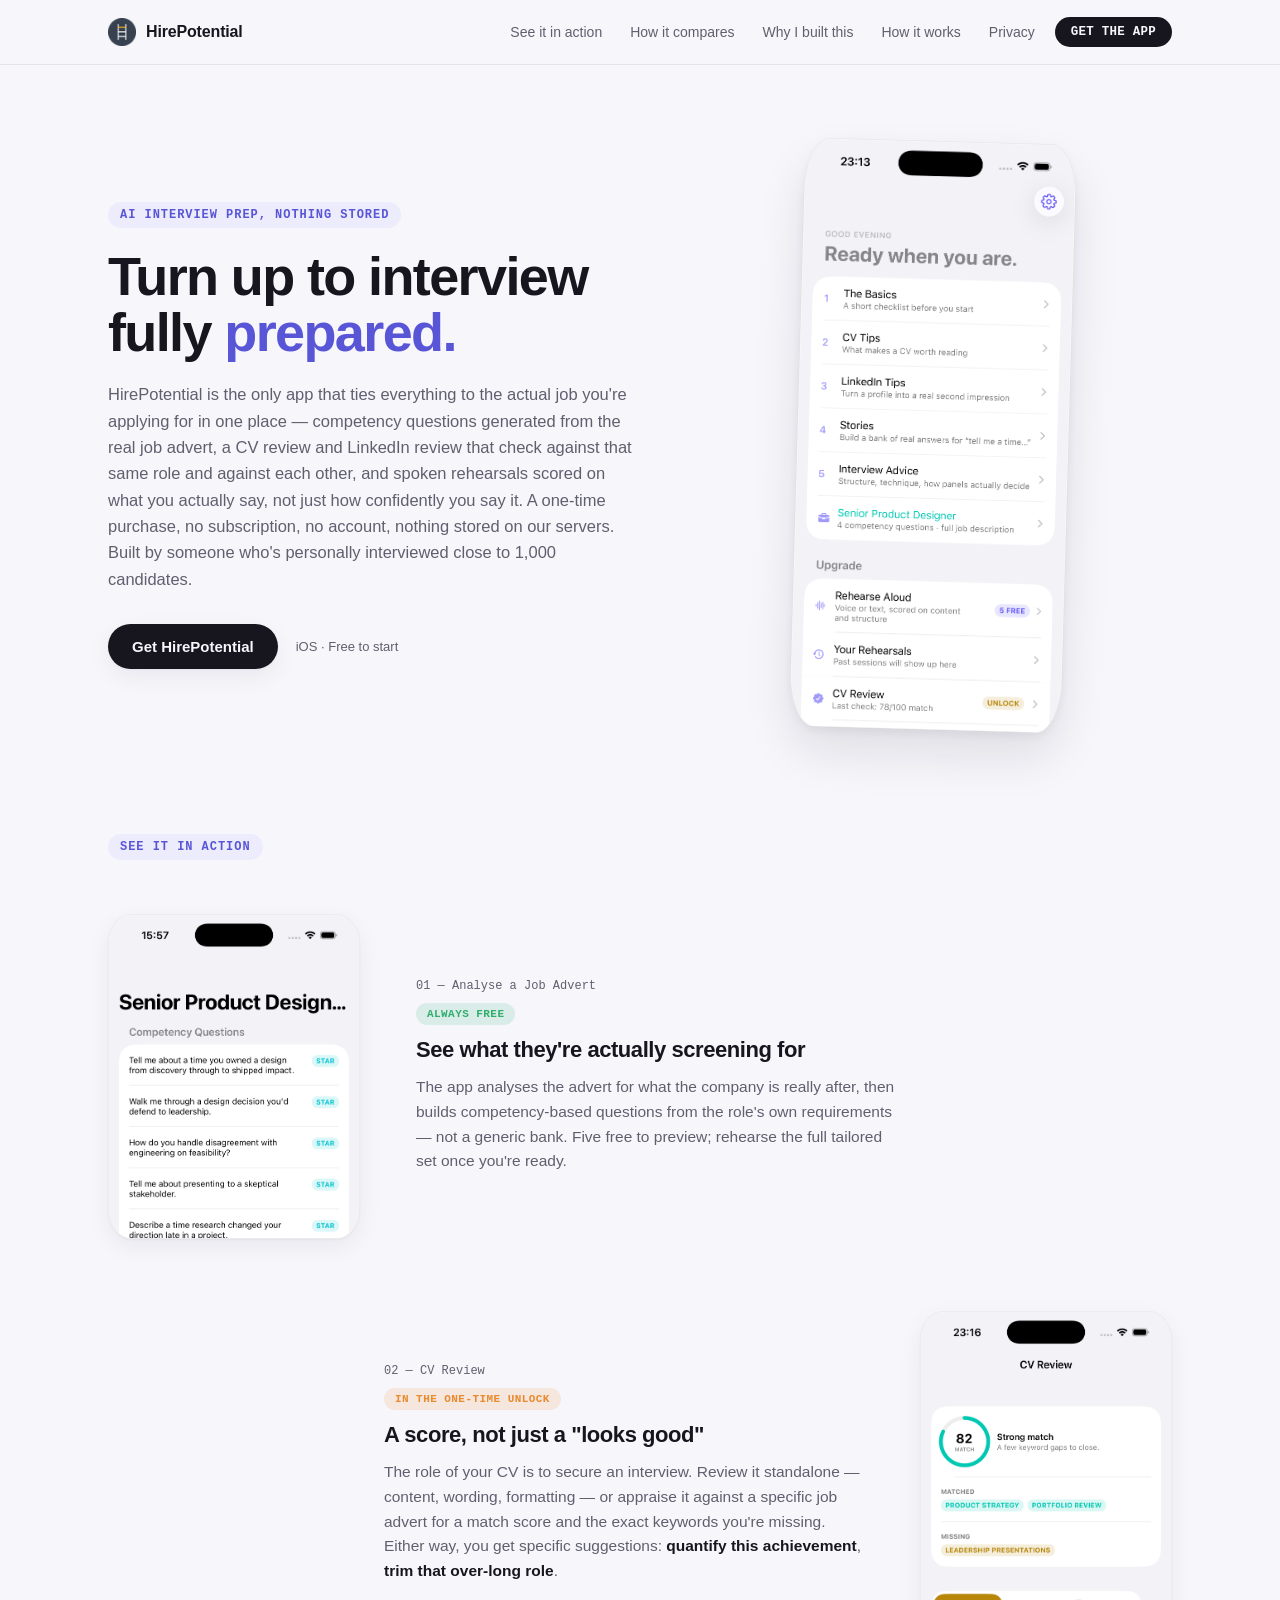
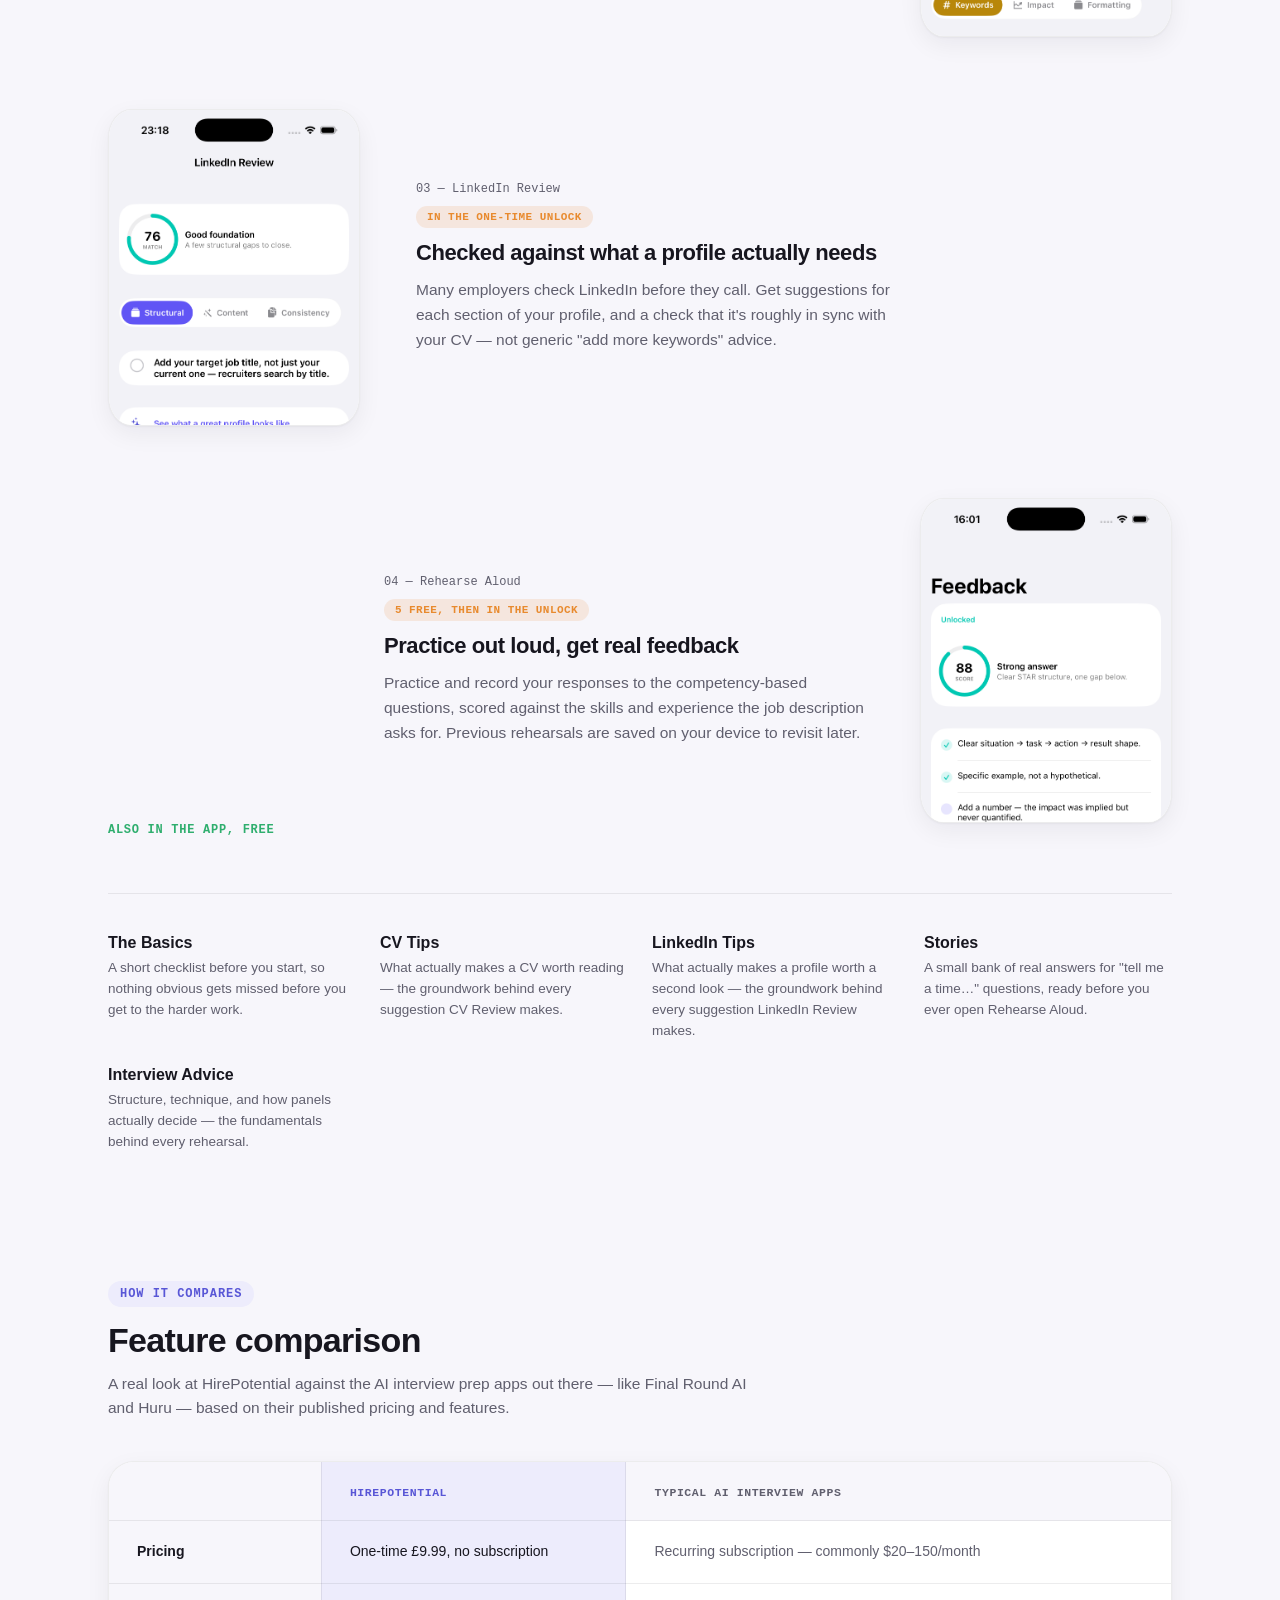
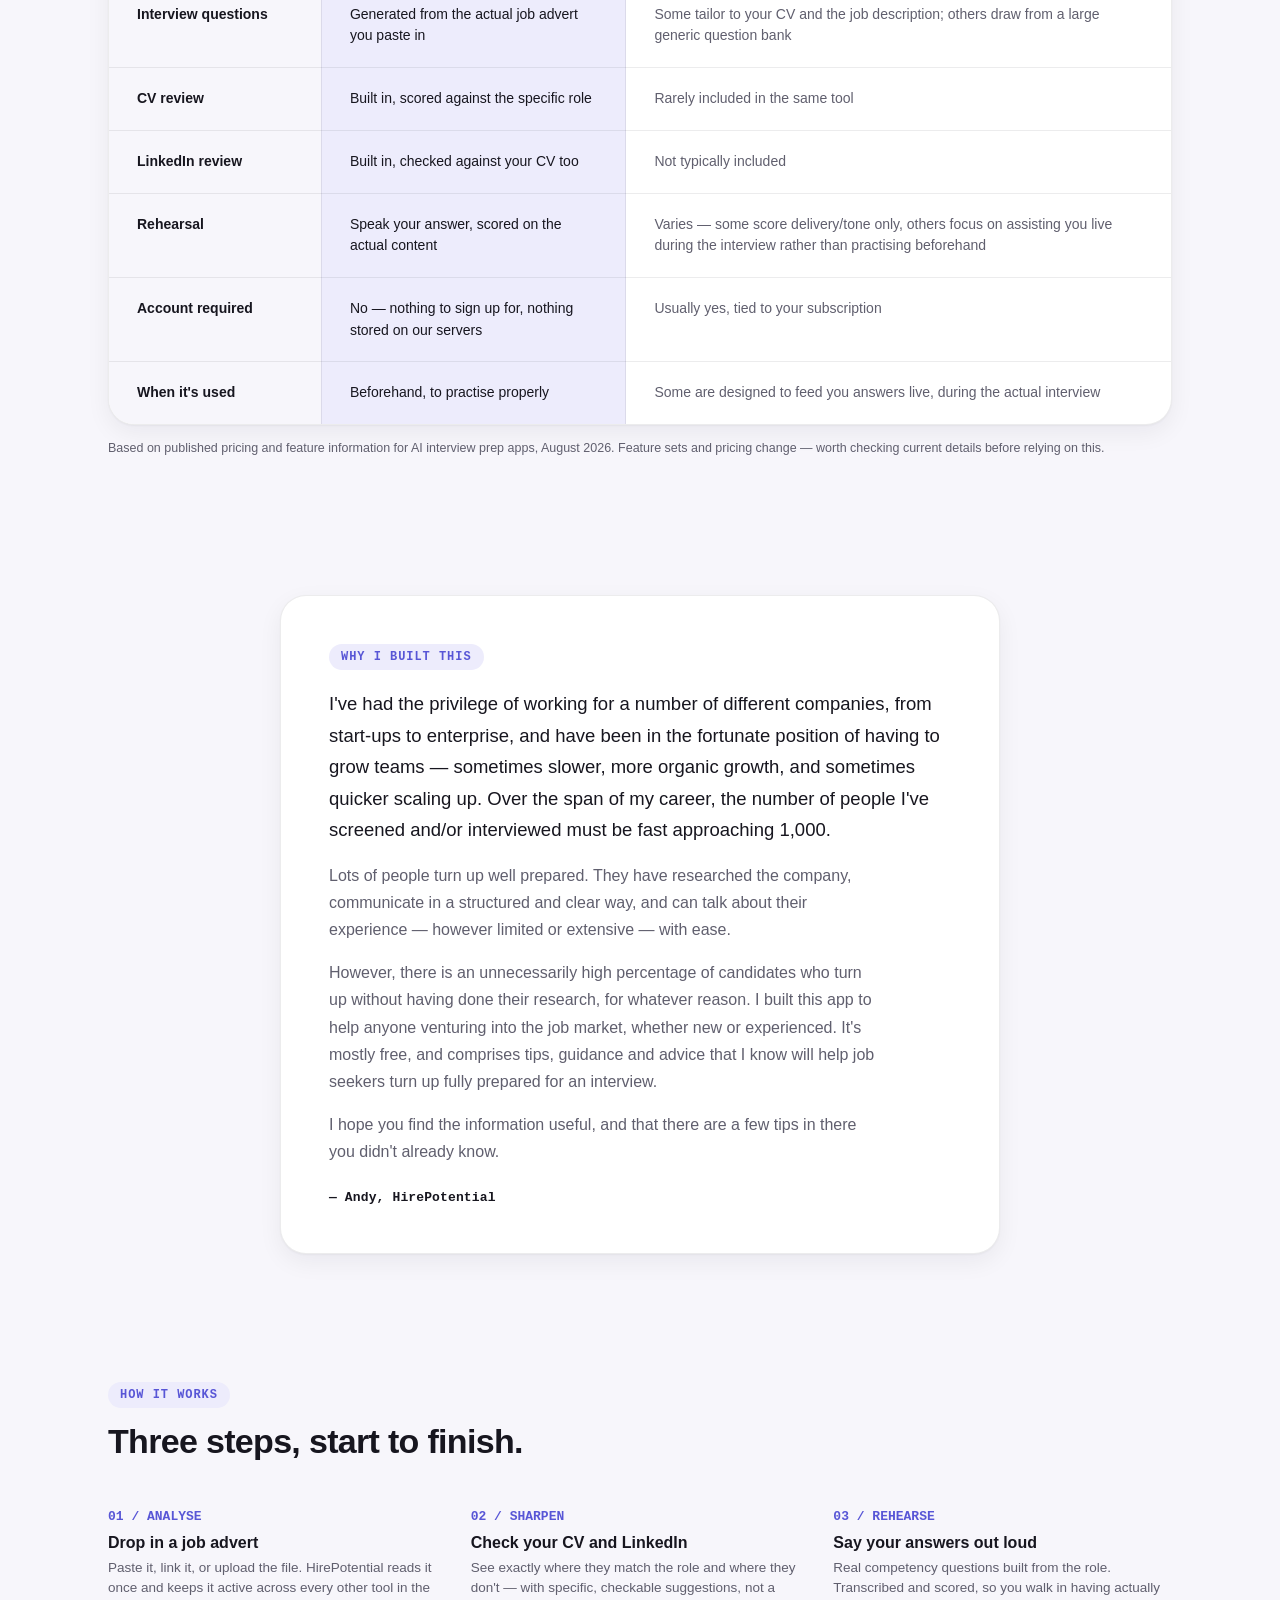
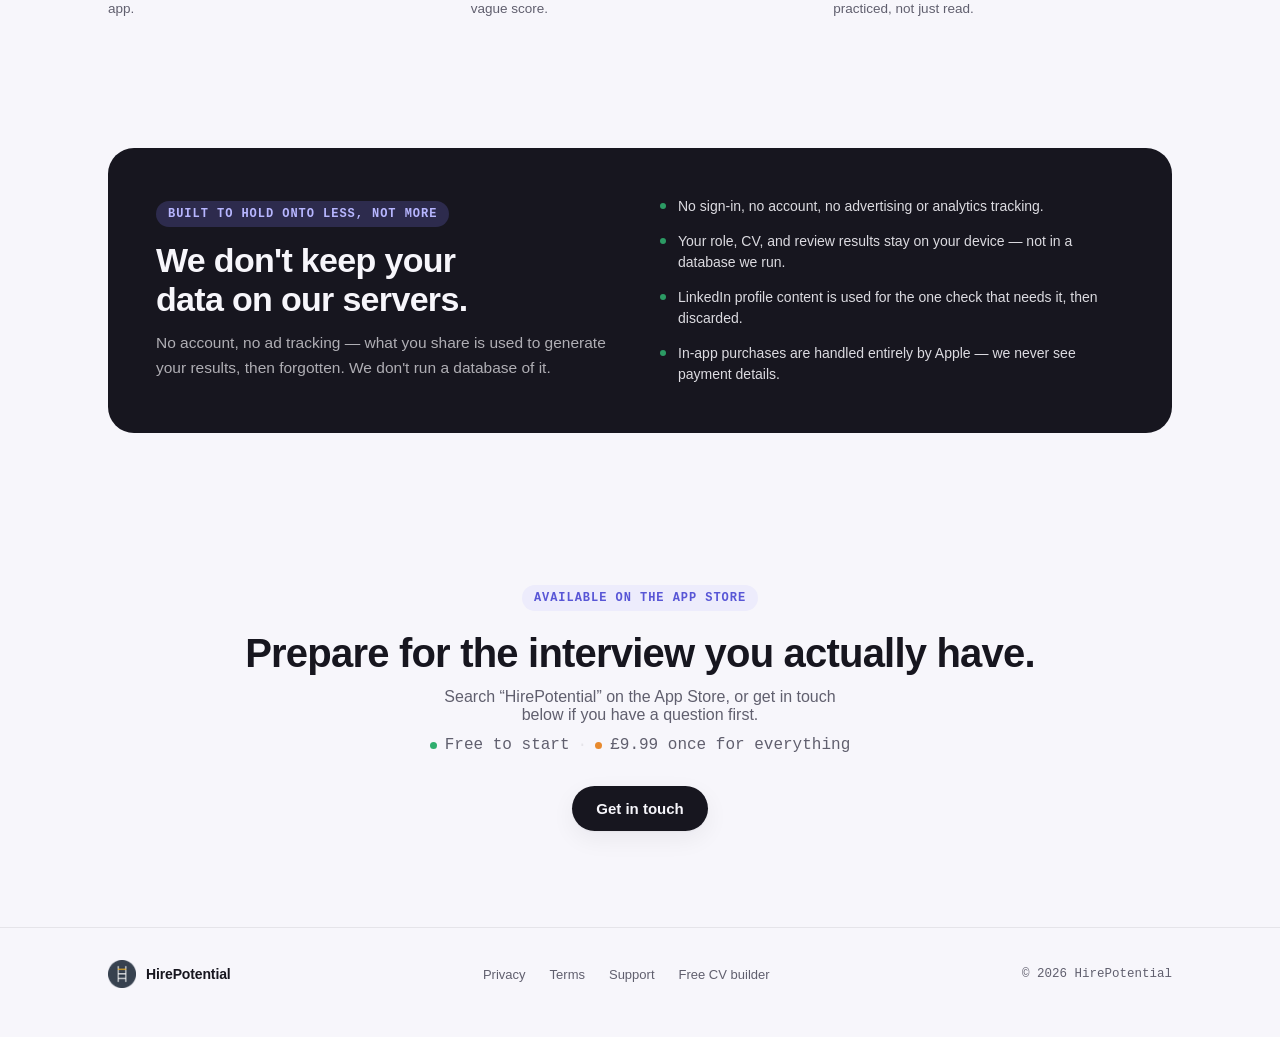
==== commit 4c4b8634: "Add LinkedIn Tips/Stories to the free features list, refresh stale screenshots The three showcase sc" ====
--- a/index.html
+++ b/index.html
@@ -60,7 +60,7 @@
 
     <div class="hero-shot">
       <div class="device-frame">
-        <img src="screenshots/home.png" alt="HirePotential's Home screen, showing The Basics, CV Tips, Interview Advice, and Analyse a Job Advert, plus a researched role scored 78.">
+        <img src="screenshots/home.png" alt="HirePotential's Home screen, showing The Basics, CV Tips, LinkedIn Tips, Stories, Interview Advice, and a researched role with a CV Review score of 78.">
       </div>
     </div>
   </div>
@@ -104,7 +104,7 @@
       <div class="showcase-row">
         <div class="showcase-shot">
           <div class="device-frame">
-            <img src="screenshots/linkedin-review.png" alt="LinkedIn Review screen showing a score of 76 with suggestions grouped under Headline, About, and Consistency.">
+            <img src="screenshots/linkedin-review.png" alt="LinkedIn Review screen showing a score of 76 with suggestions grouped under Structural, Content, and Consistency.">
           </div>
         </div>
         <div class="showcase-copy">
@@ -139,6 +139,14 @@
       <div class="extra">
         <h3>CV Tips</h3>
         <p>What actually makes a CV worth reading — the groundwork behind every suggestion CV Review makes.</p>
+      </div>
+      <div class="extra">
+        <h3>LinkedIn Tips</h3>
+        <p>What actually makes a profile worth a second look — the groundwork behind every suggestion LinkedIn Review makes.</p>
+      </div>
+      <div class="extra">
+        <h3>Stories</h3>
+        <p>A small bank of real answers for "tell me a time…" questions, ready before you ever open Rehearse Aloud.</p>
       </div>
       <div class="extra">
         <h3>Interview Advice</h3>
--- a/styles.css
+++ b/styles.css
@@ -281,7 +281,7 @@
     padding-top: 40px;
     border-top: 1px solid var(--border);
     display: grid;
-    grid-template-columns: repeat(3, 1fr);
+    grid-template-columns: repeat(auto-fit, minmax(200px, 1fr));
     gap: 24px;
   }
   .extras-lead {
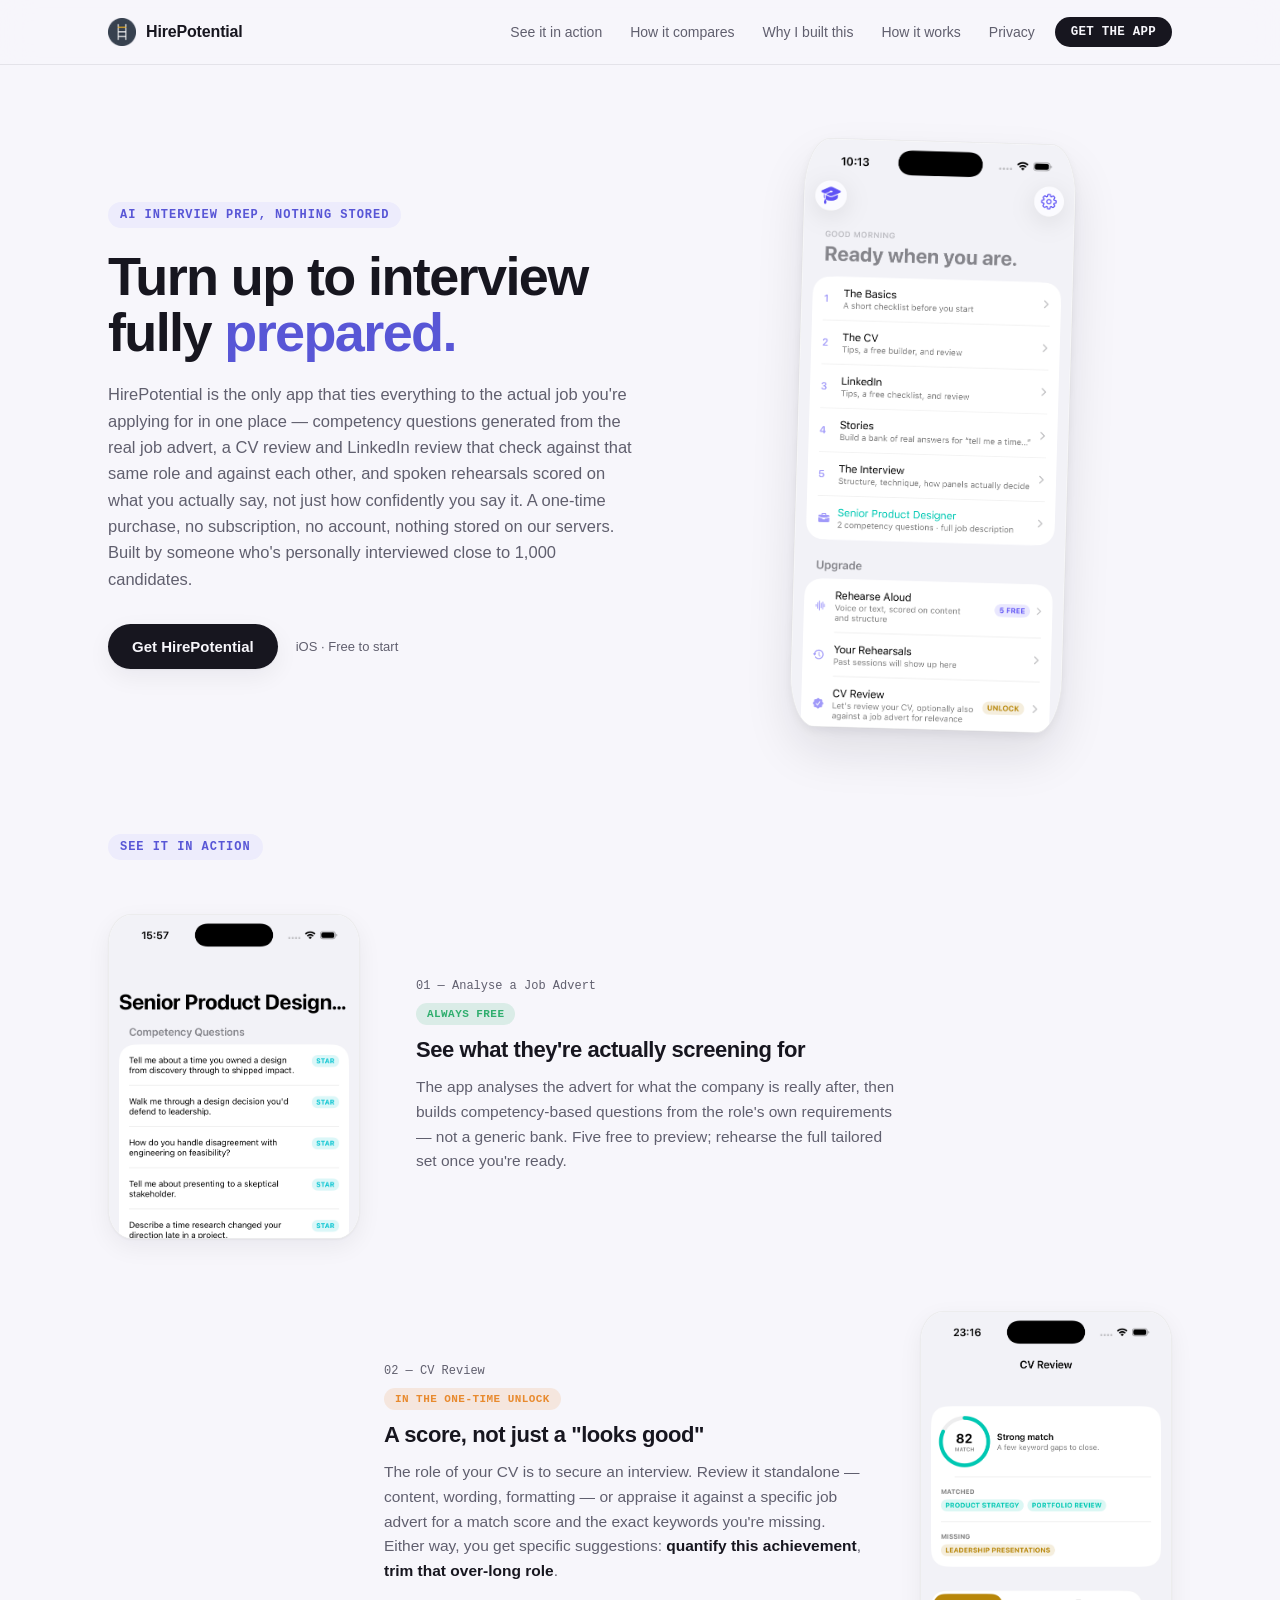
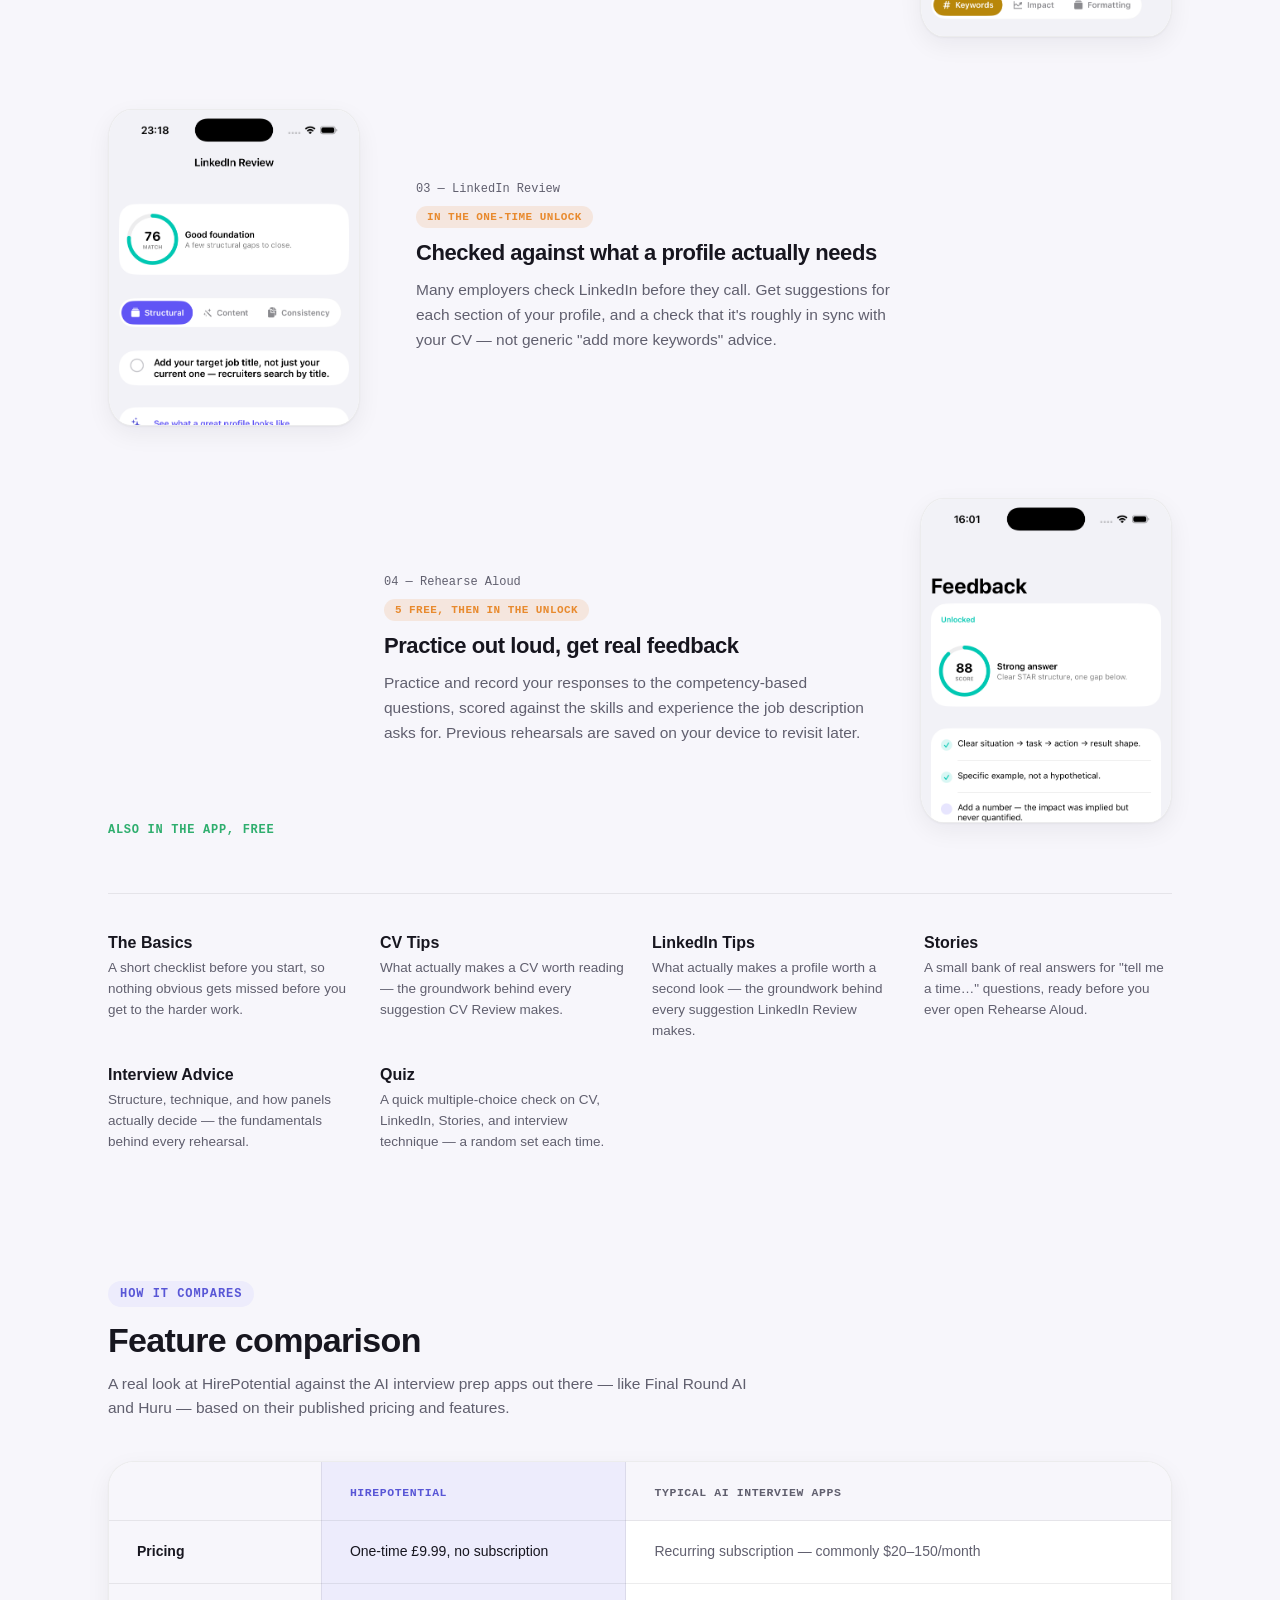
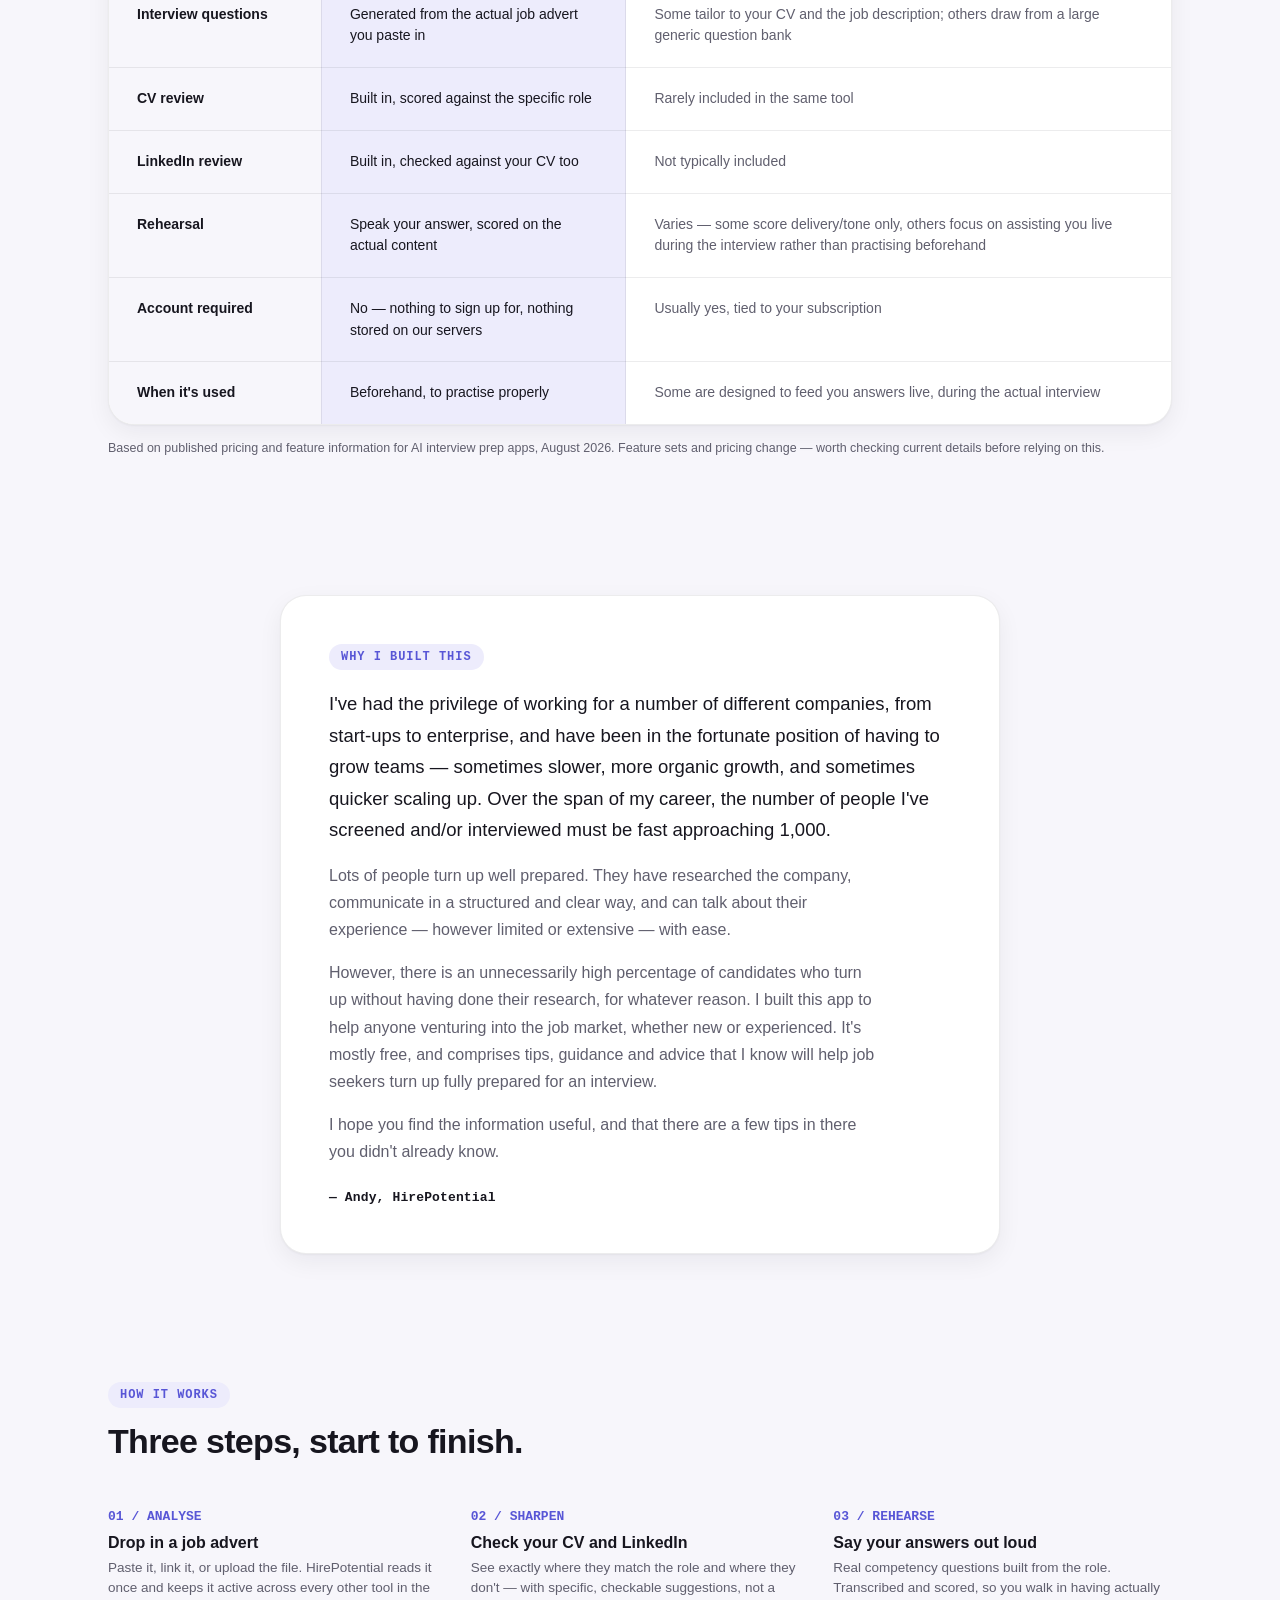
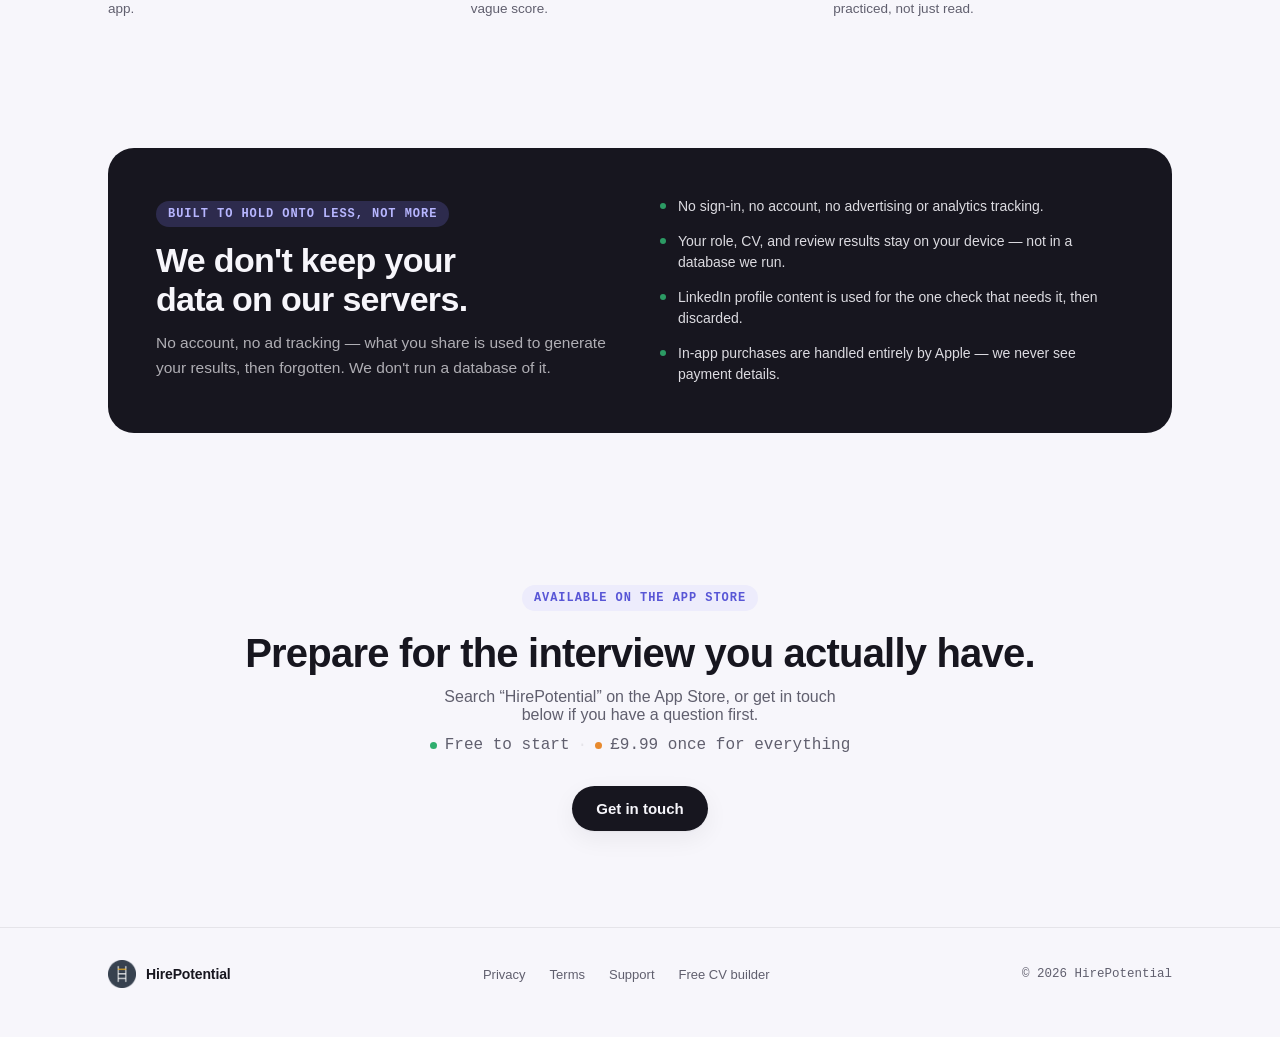
==== commit 2b38e0f4: "Refresh stale home screenshot, add Quiz to free features list Home screenshot predated the CV/Linked" ====
--- a/index.html
+++ b/index.html
@@ -60,7 +60,7 @@
 
     <div class="hero-shot">
       <div class="device-frame">
-        <img src="screenshots/home.png" alt="HirePotential's Home screen, showing The Basics, CV Tips, LinkedIn Tips, Stories, Interview Advice, and a researched role with a CV Review score of 78.">
+        <img src="screenshots/home.png" alt="HirePotential's Home screen, showing The Basics, The CV, LinkedIn, Stories, The Interview, and a researched role ready to rehearse.">
       </div>
     </div>
   </div>
@@ -151,6 +151,10 @@
       <div class="extra">
         <h3>Interview Advice</h3>
         <p>Structure, technique, and how panels actually decide — the fundamentals behind every rehearsal.</p>
+      </div>
+      <div class="extra">
+        <h3>Quiz</h3>
+        <p>A quick multiple-choice check on CV, LinkedIn, Stories, and interview technique — a random set each time.</p>
       </div>
     </div>
   </div>
